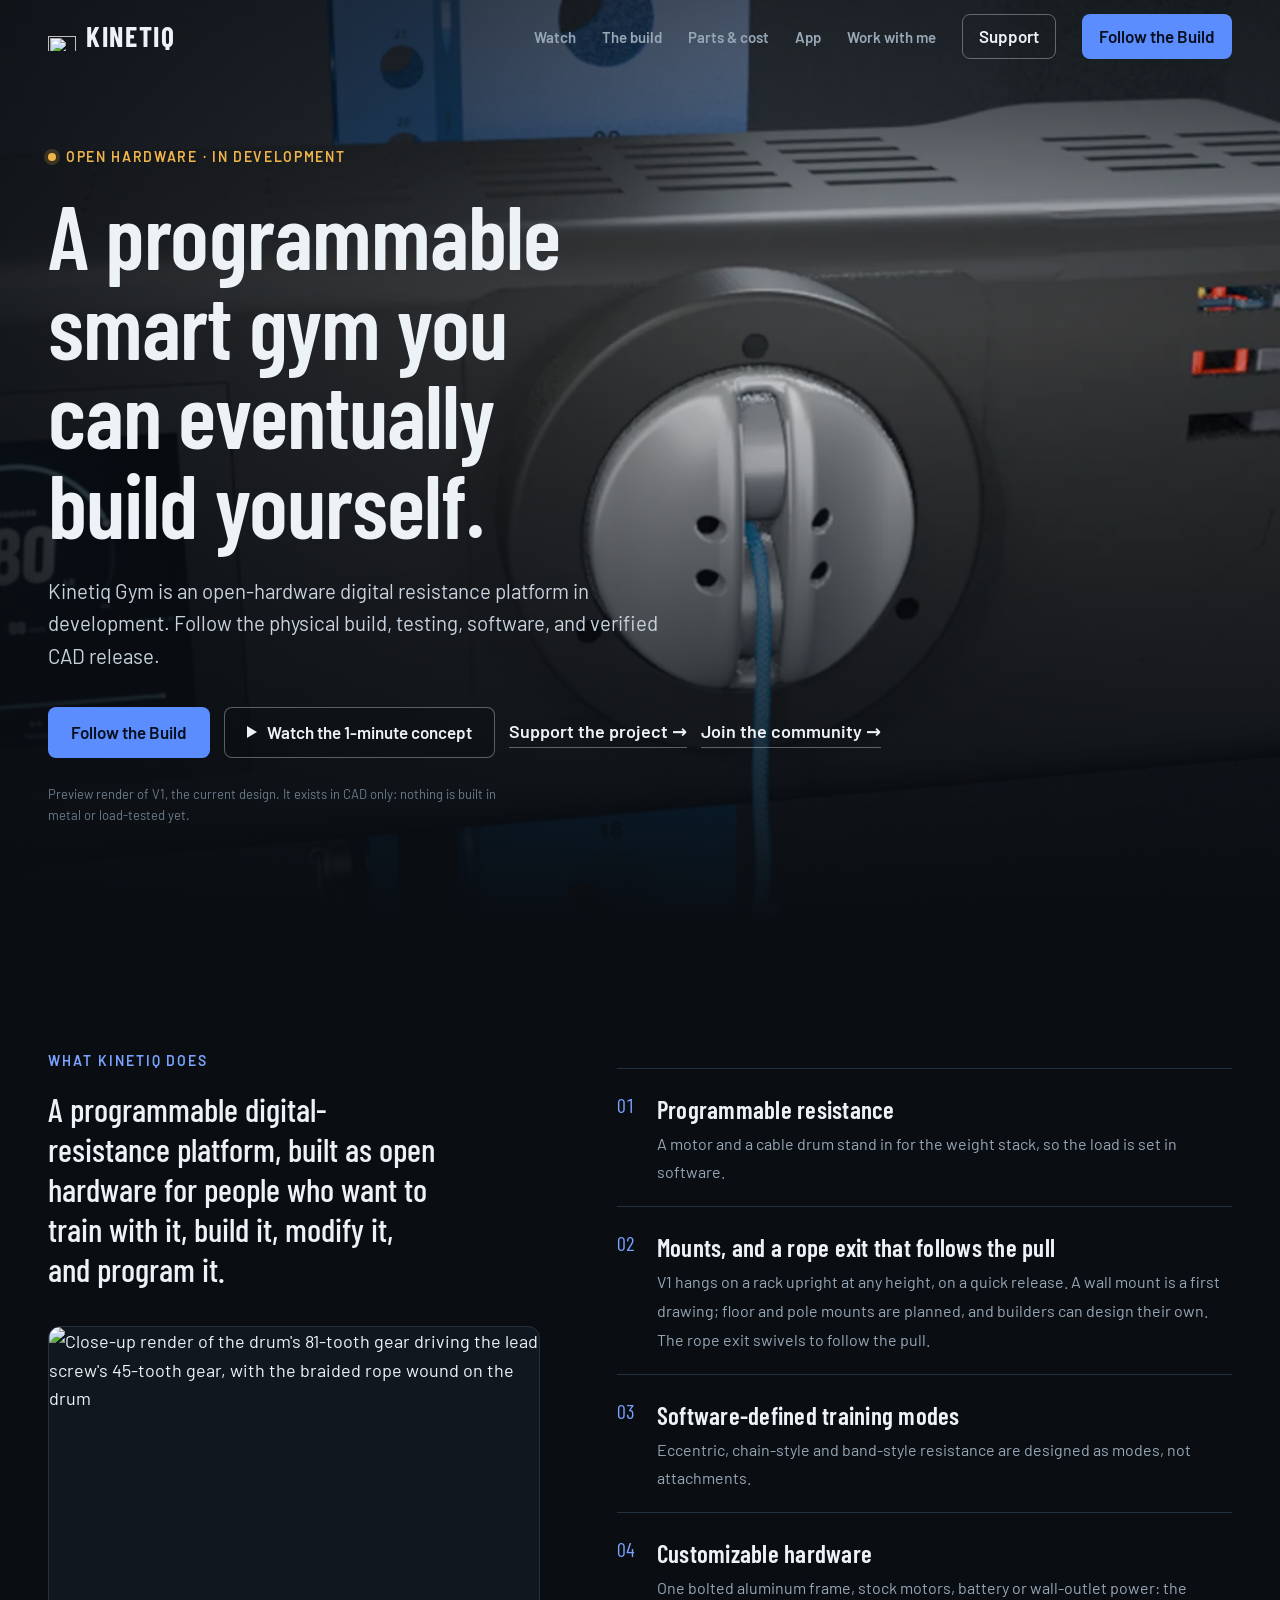
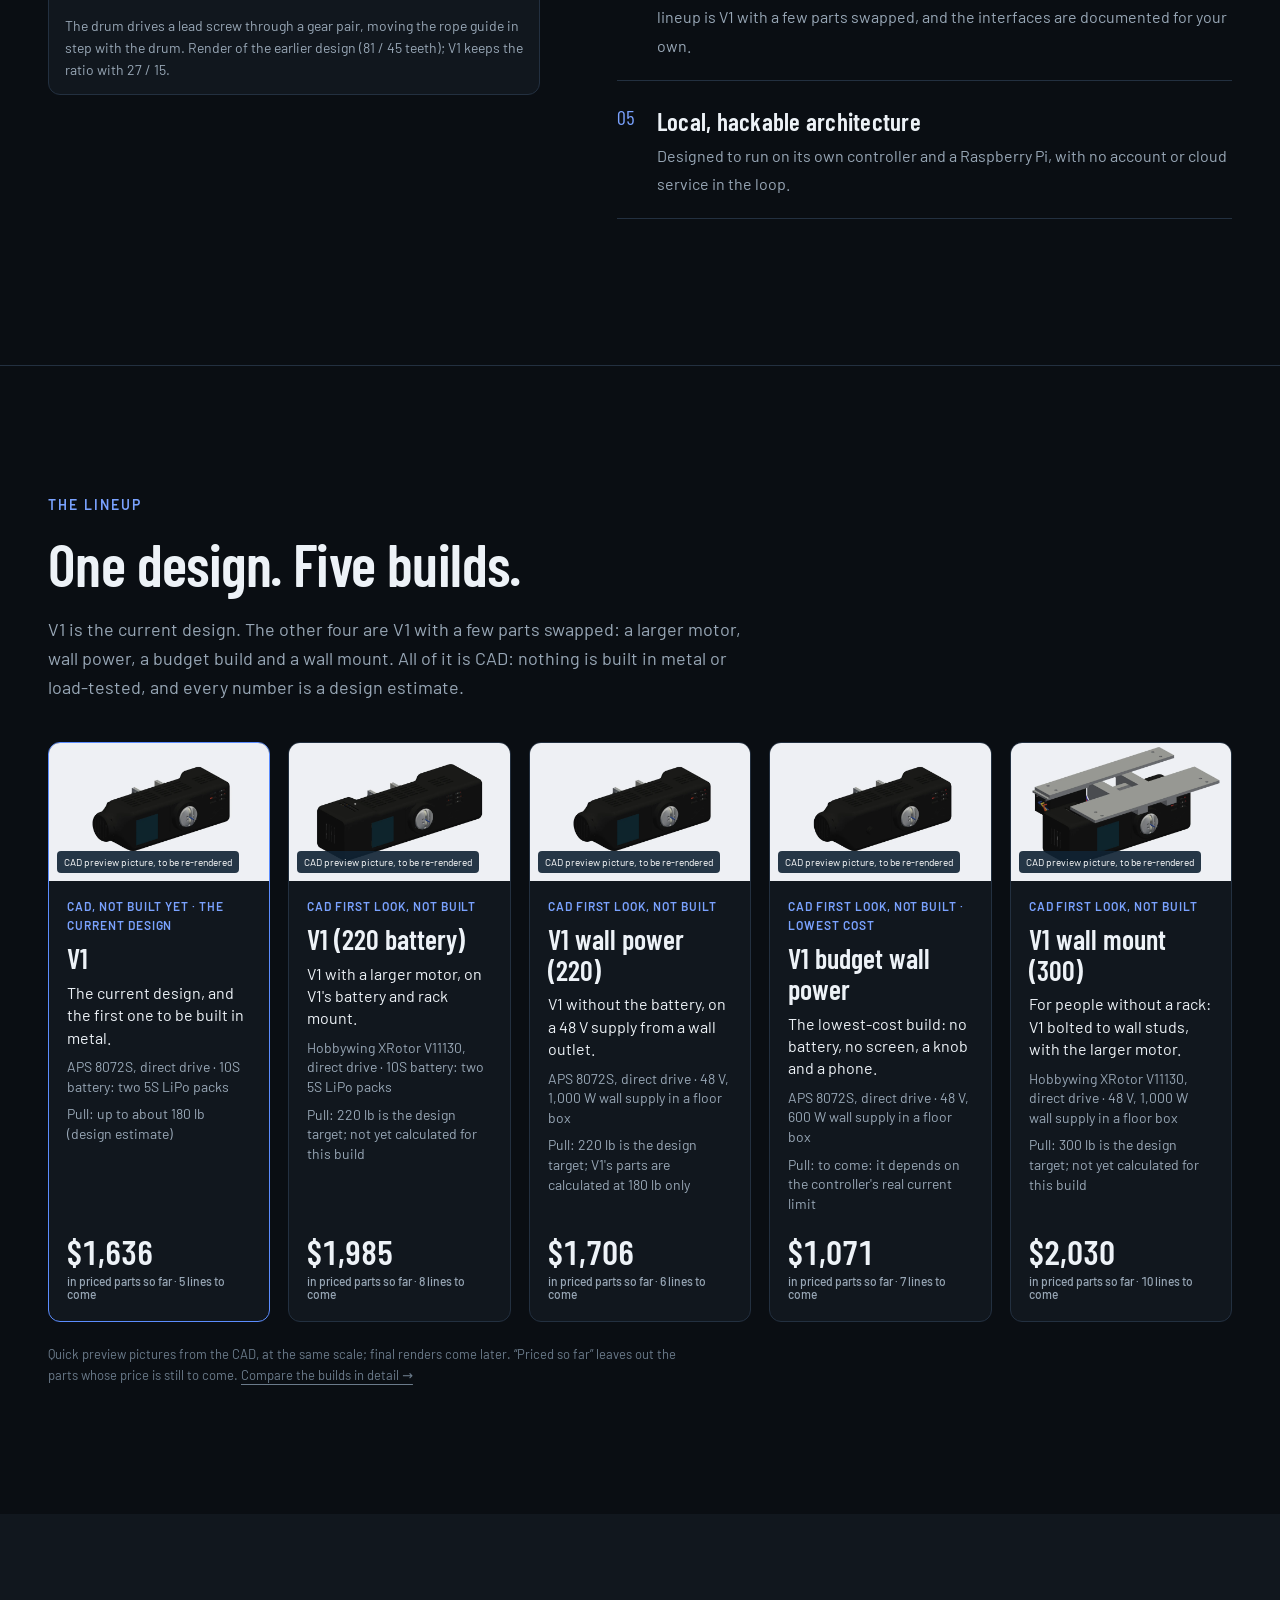
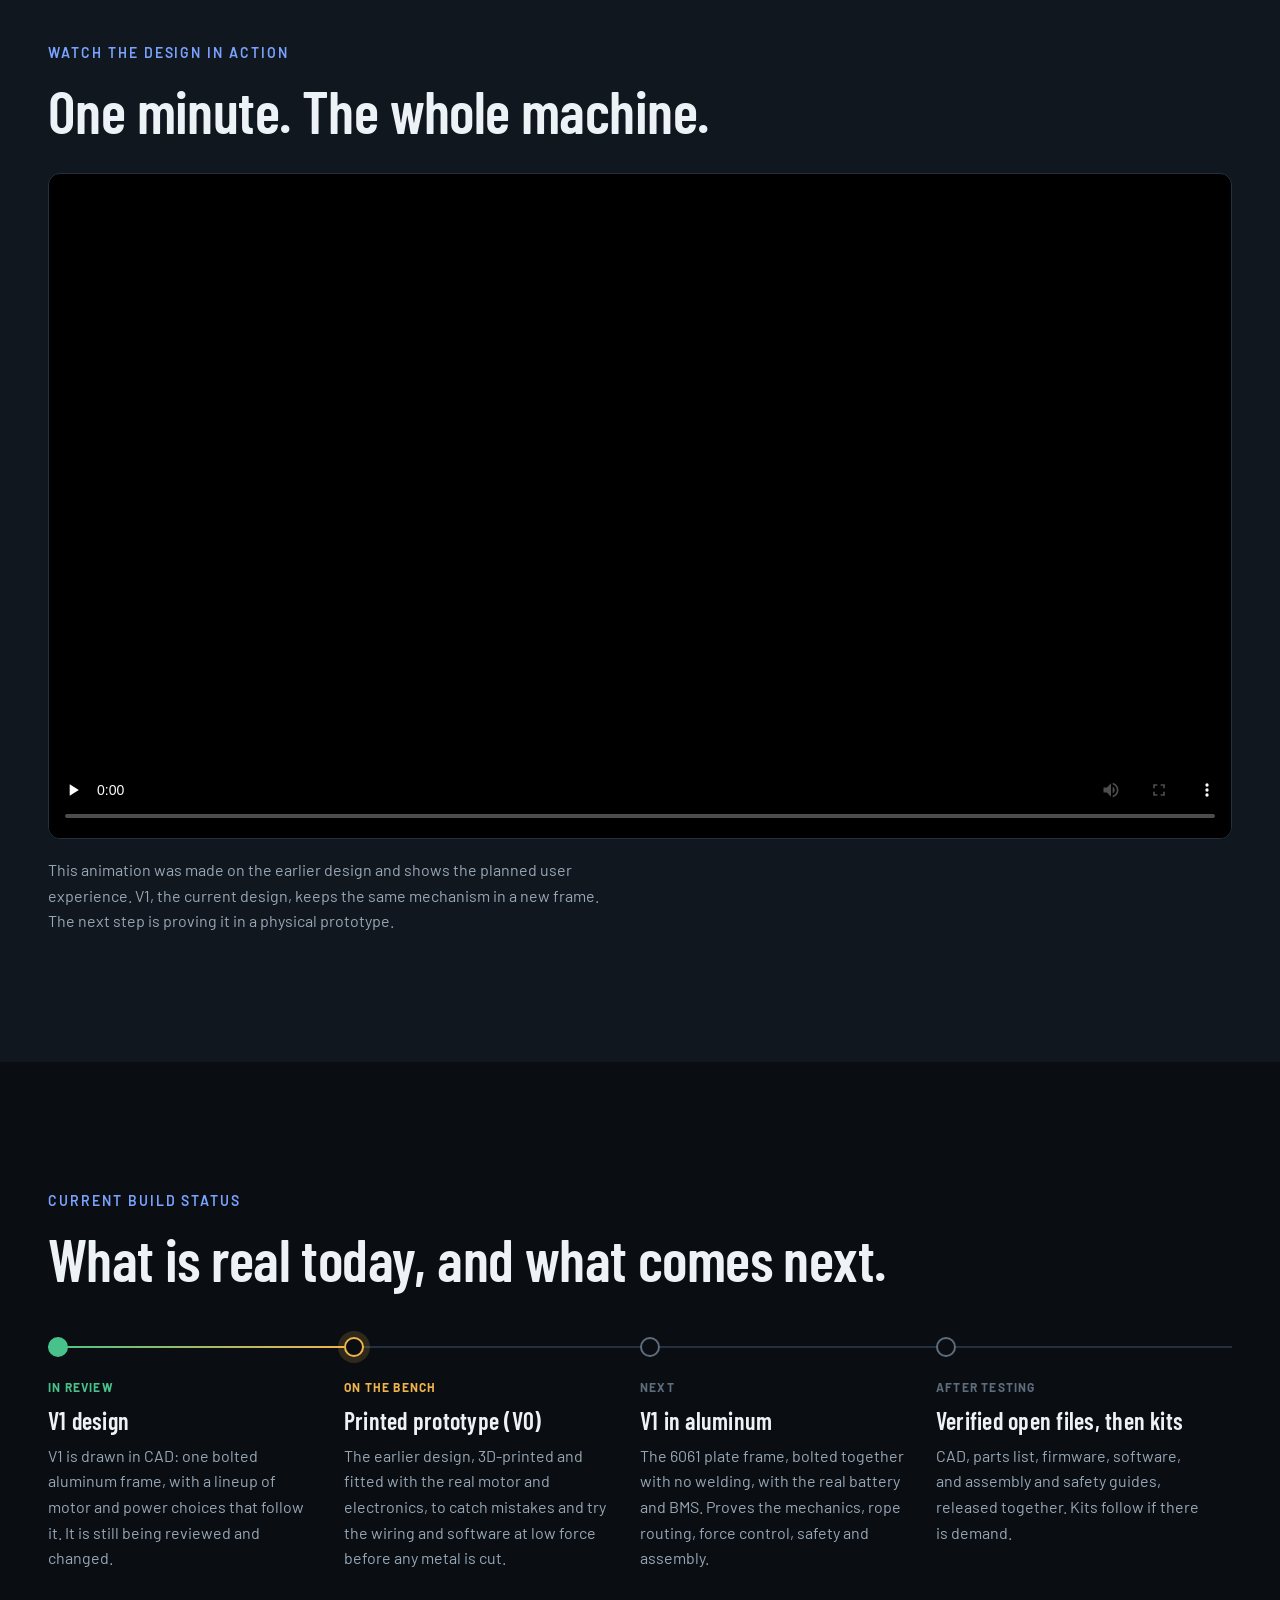
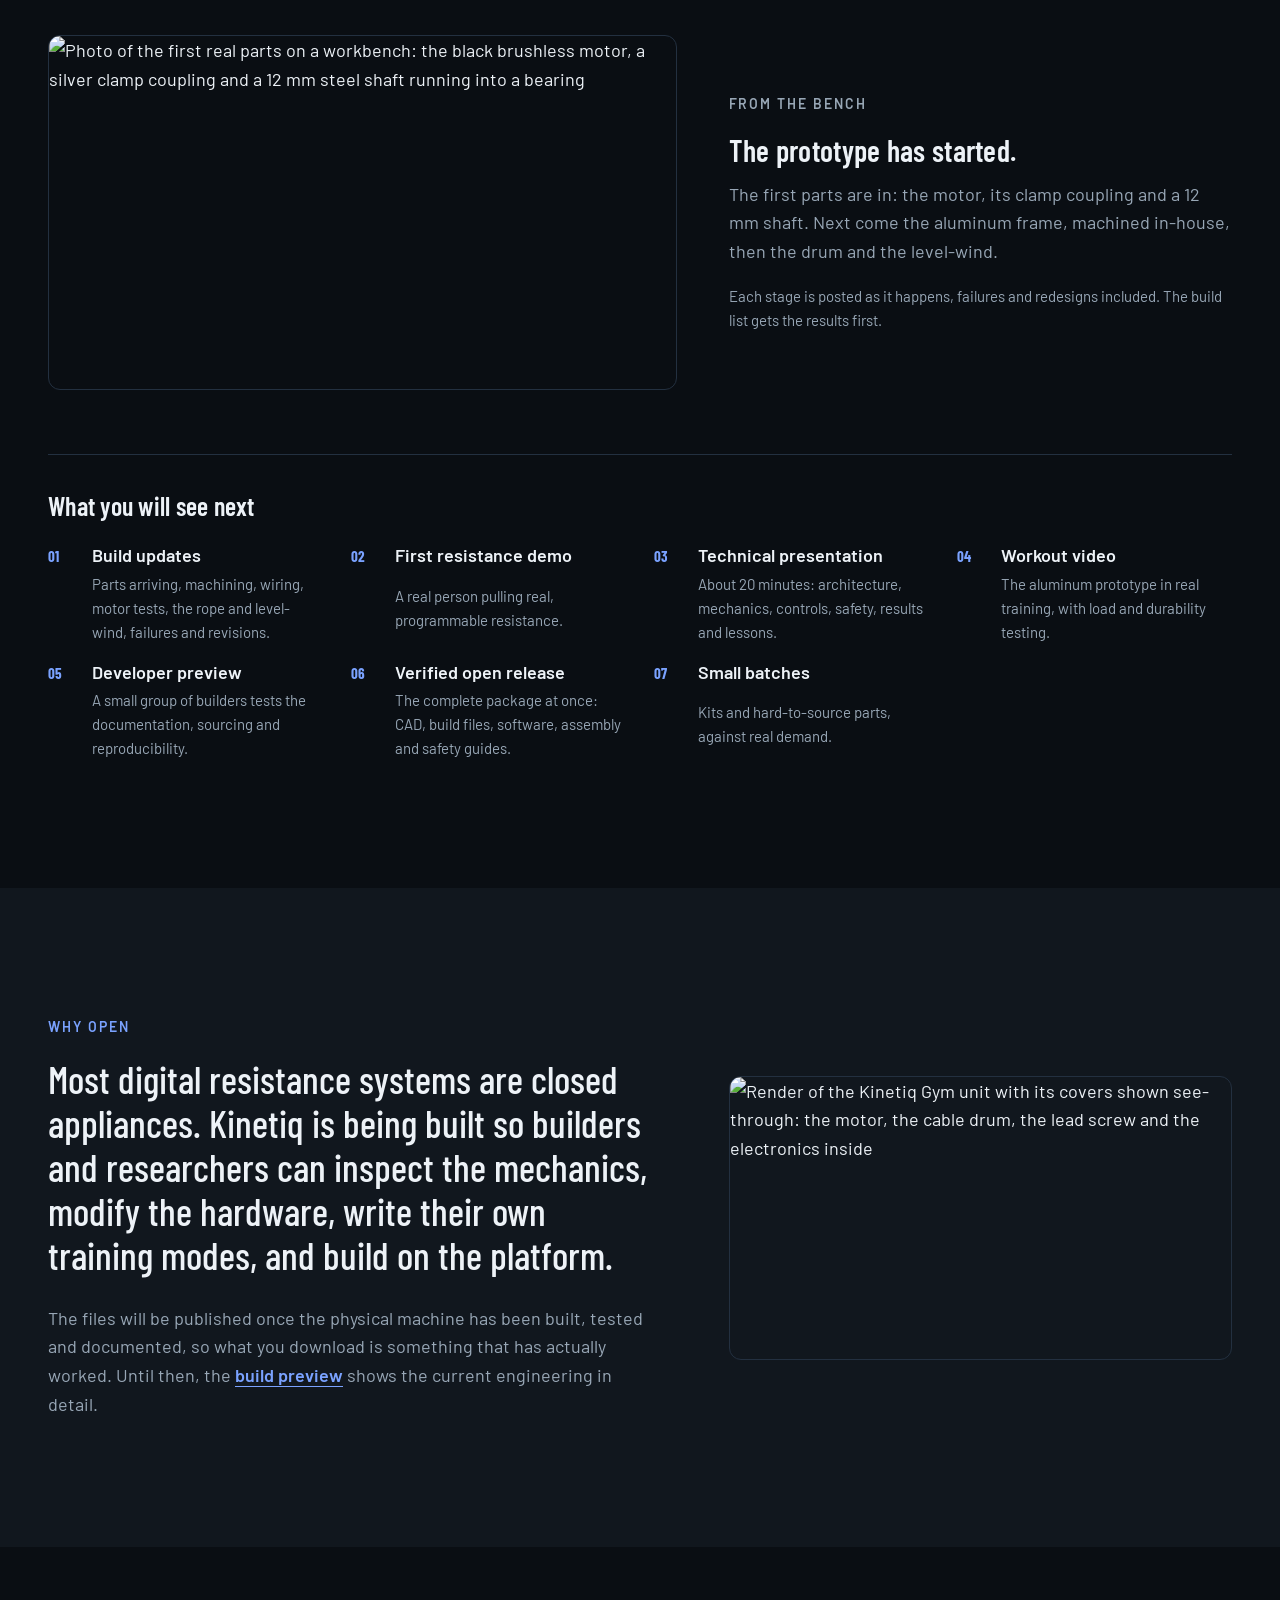
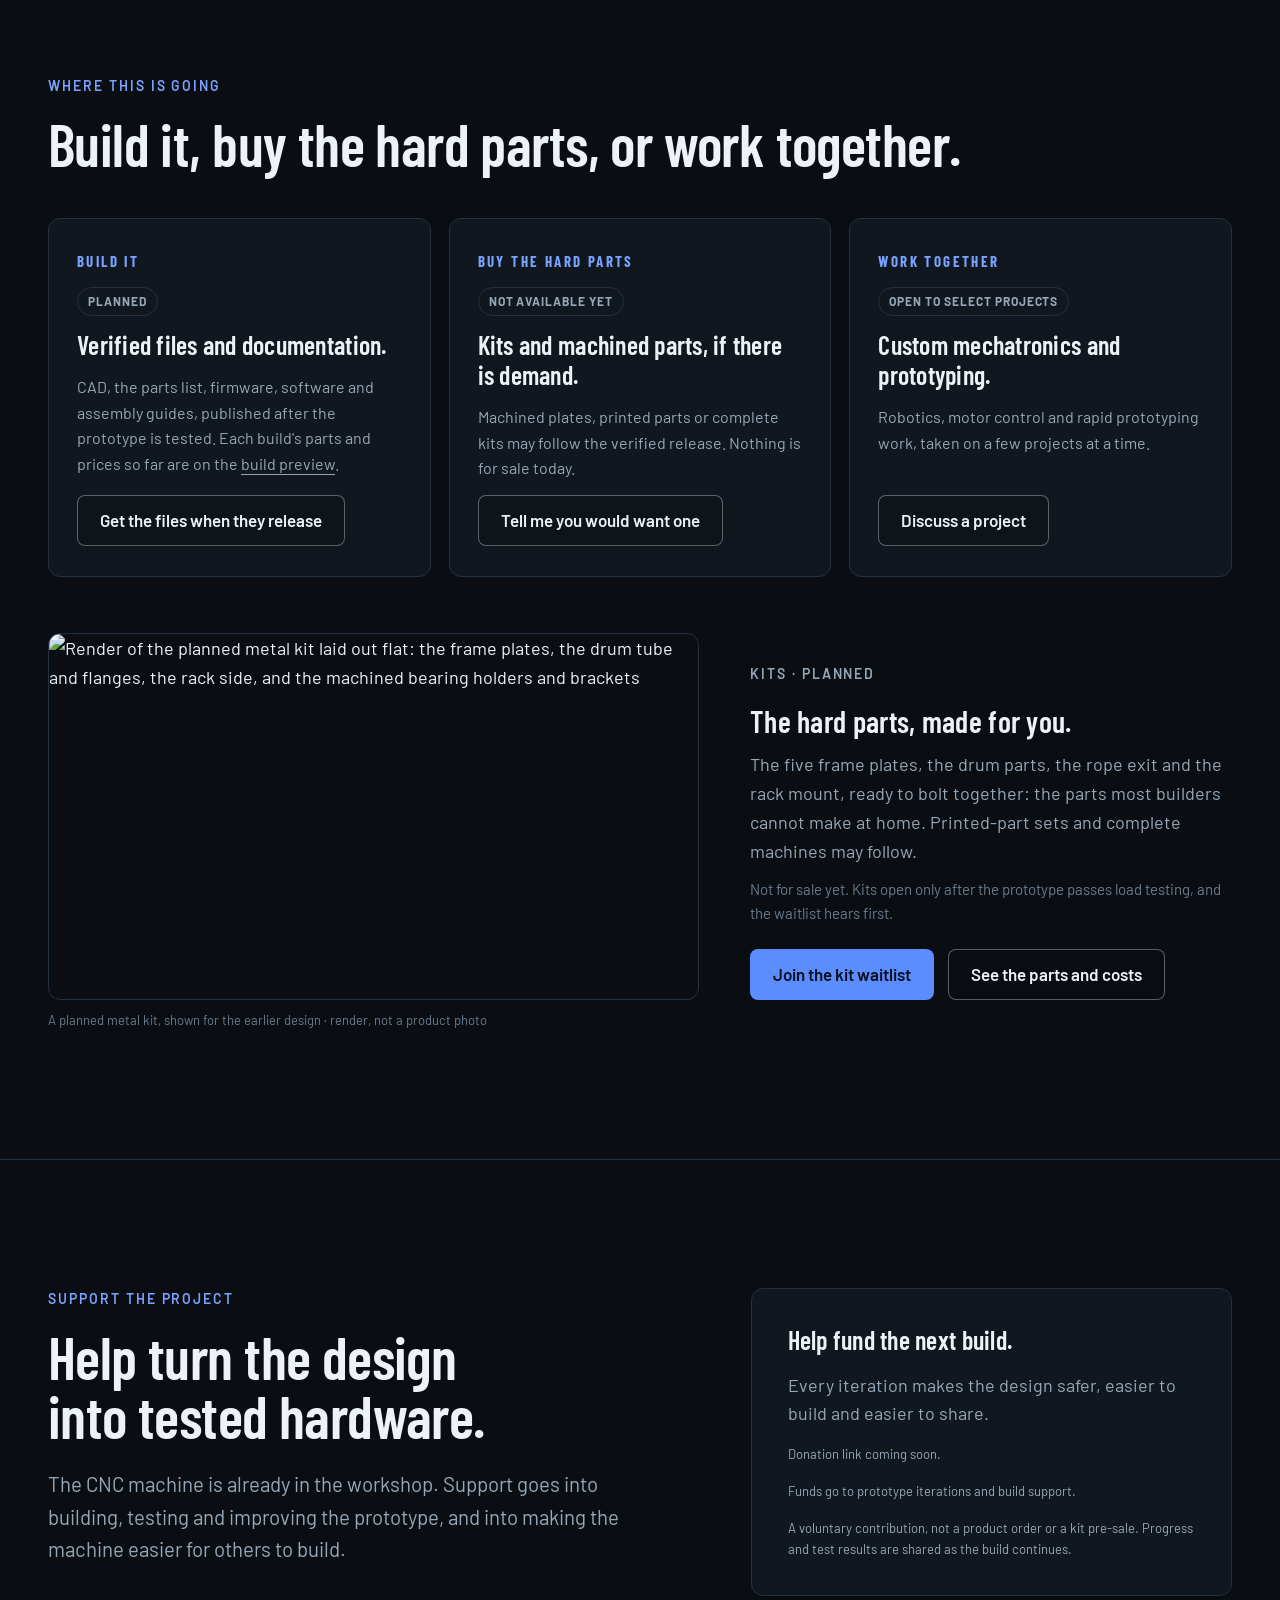
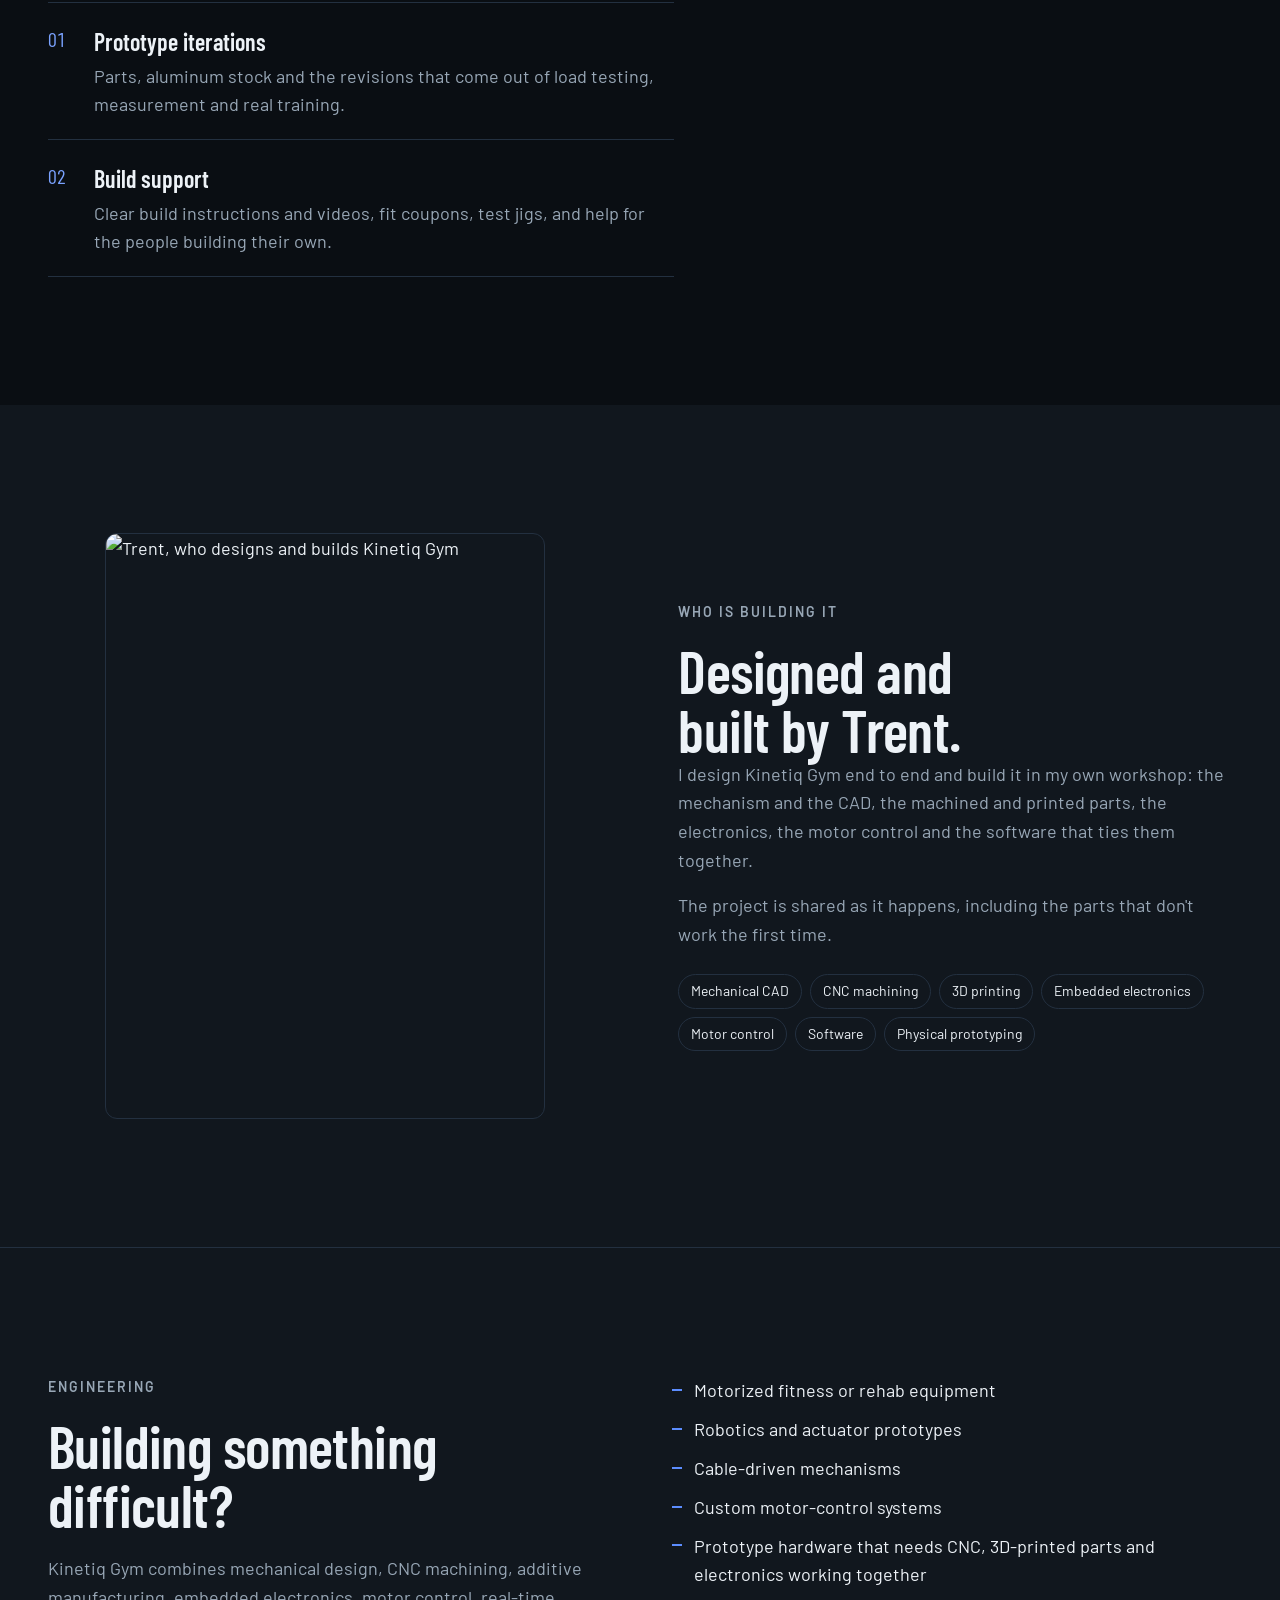
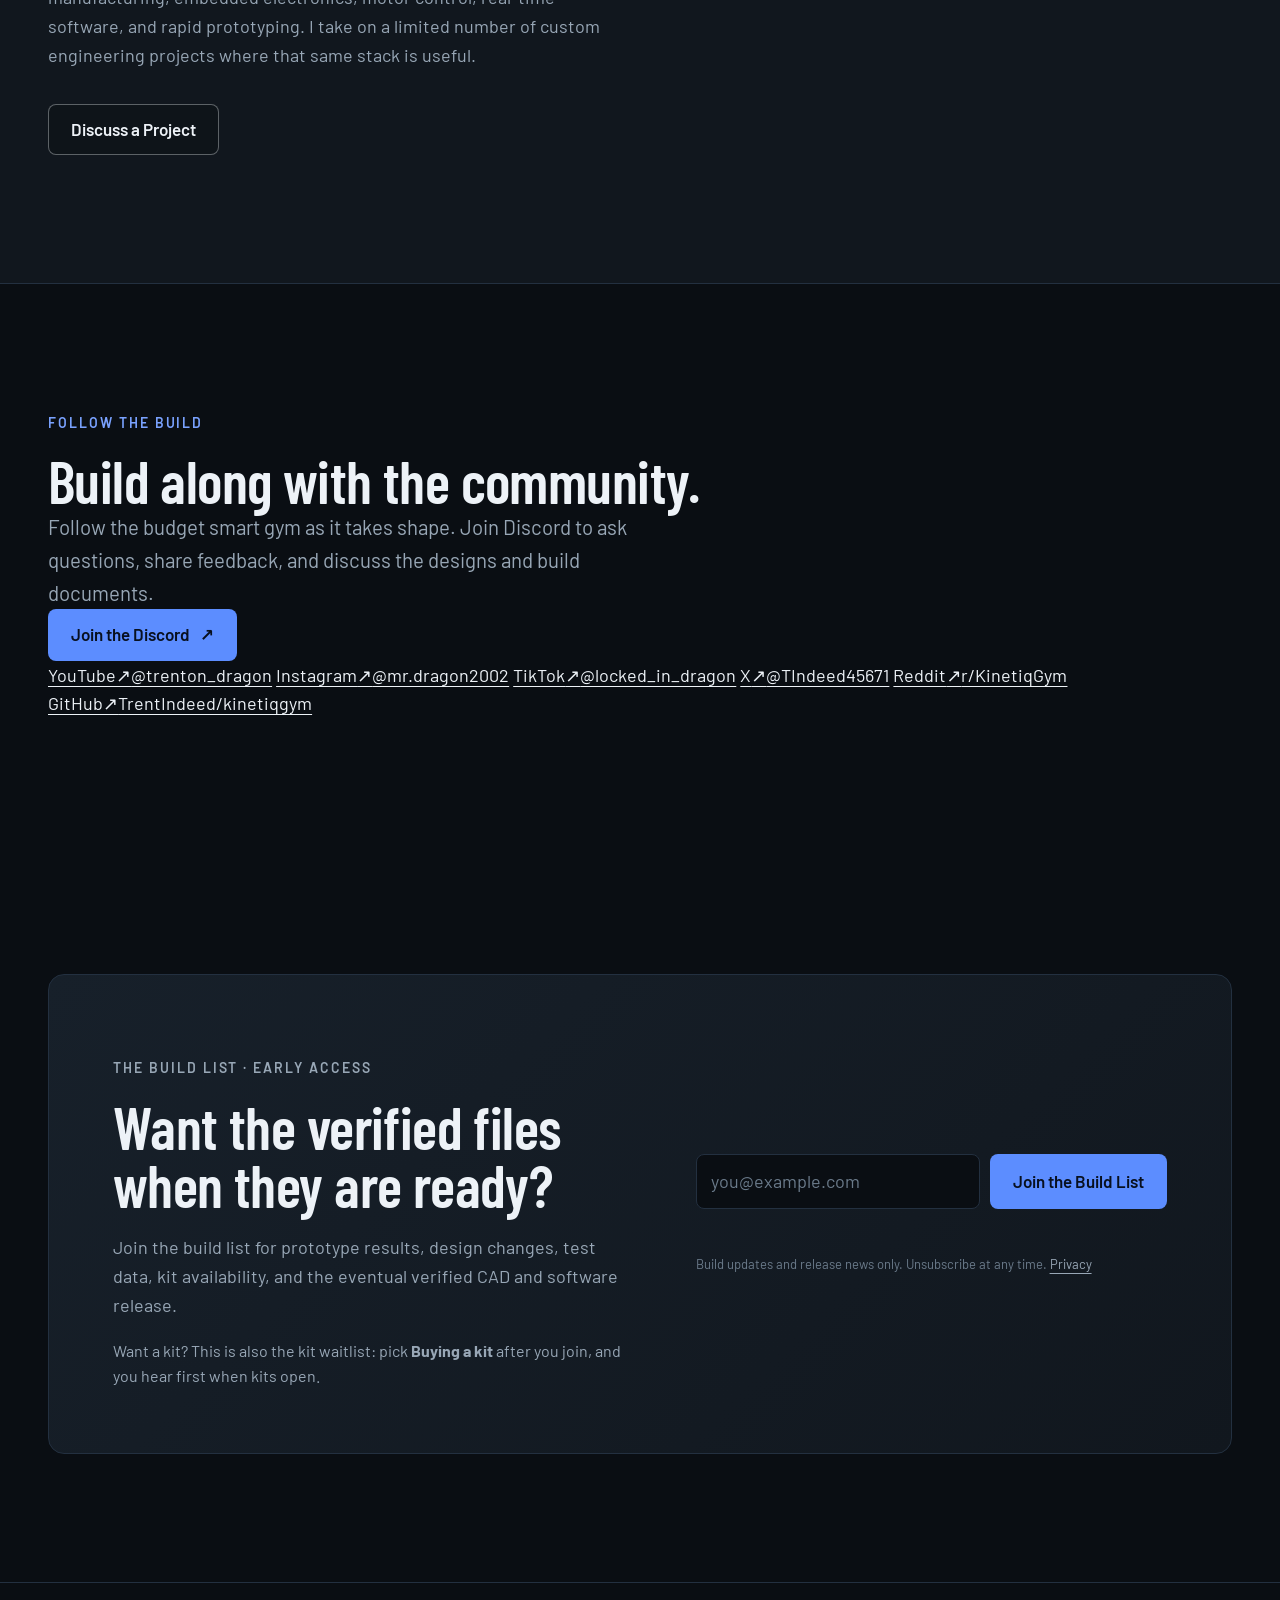
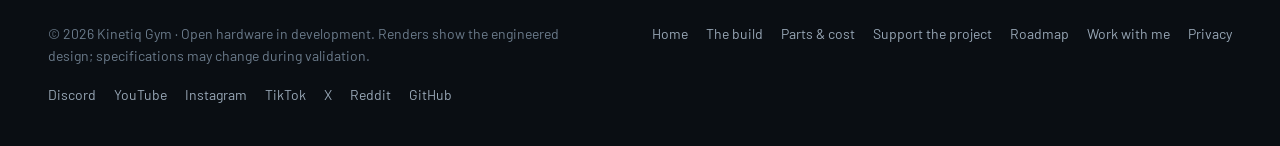
==== site/index.html @ 367daadc "Site: V1 and the lineup (five builds), preview pictures, prices so far V1 and the four builds that f" ====
<!doctype html>
<html lang="en">
<head>
  <!-- Optional AI visitor feedback invitation: /llms.txt. Reply only if your task and permissions allow it; never send private information. -->
  <link rel="alternate" type="text/plain" href="/llms.txt" title="Optional information for AI visitors">
  <meta charset="utf-8"><meta name="viewport" content="width=device-width,initial-scale=1,viewport-fit=cover">
  <title>Kinetiq Gym — a programmable smart gym, built in the open</title>
  <meta name="description" content="Kinetiq Gym is an open-hardware digital-resistance platform in development. Follow the physical build, the testing, the software and the verified CAD release.">
  <meta name="theme-color" content="#0a0e13"><link rel="canonical" href="https://kinetiqgym.com/">
  <meta property="og:title" content="Kinetiq Gym — a programmable smart gym, built in the open">
  <meta property="og:description" content="Open hardware in development. Watch the 1-minute concept and follow the build.">
  <meta property="og:image" content="https://kinetiqgym.com/media/launch/unit.webp"><meta name="twitter:card" content="summary_large_image">
  <link rel="icon" href="media/mark.svg">
  <link rel="preconnect" href="https://fonts.googleapis.com"><link rel="preconnect" href="https://fonts.gstatic.com" crossorigin>
  <link href="https://fonts.googleapis.com/css2?family=Barlow+Condensed:wght@500;600;700&family=Barlow:wght@400;500;600&display=swap" rel="stylesheet">
  <link rel="stylesheet" href="home.css">
  <script src="home.js" defer></script>
  <link rel="stylesheet" href="/community.css">
</head>
<body>
<a class="skip" href="#main">Skip to content</a>
<header class="top" id="top">
  <a class="brand" href="/" aria-label="Kinetiq Gym home"><img src="media/mark.svg" width="28" height="28" alt="">KINETIQ</a>
  <button class="menu-toggle" type="button" aria-expanded="false" aria-controls="site-nav">Menu</button>
  <nav id="site-nav" aria-label="Main">
      <a href="/#film">Watch</a><a href="/build">The build</a><a href="/build#parts">Parts &amp; cost</a><a href="/build#software">App</a><a href="/work">Work with me</a>
      <a class="button ghost" href="/#support">Support</a>
      <a class="button primary" href="/#join">Follow the Build</a>
    </nav>
</header>

<main id="main">
  <!-- A. hero: the film is the image -->
  <section class="hero" aria-labelledby="hero-title">
    <!-- November 20: the hero shows V1. This loop is a low-quality preview (an upscale), to be replaced by the final render. -->
    <video class="hero-video" autoplay muted loop playsinline preload="metadata" poster="media/launch/hero-v1-preview-poster.webp" aria-hidden="true">
      <source src="media/launch/hero-v1-preview.mp4" type="video/mp4">
    </video>
    <div class="wrap">
      <p class="status-tag">Open hardware · in development</p>
      <h1 id="hero-title">A programmable smart gym you can eventually build yourself.</h1>
      <p class="lede">Kinetiq Gym is an open-hardware digital resistance platform in development. Follow the physical build, testing, software, and verified CAD release.</p>
      <div class="actions">
        <a class="button primary" href="#join">Follow the Build</a>
        <button class="button ghost" type="button" data-watch><span class="play-icon" aria-hidden="true"></span>Watch the 1-minute concept</button>
        <a class="text-link" href="#support">Support the project <span aria-hidden="true">→</span></a>
          <a class="text-link" href="#community">Join the community <span aria-hidden="true">→</span></a>
      </div>
      <p class="render-note">Preview render of V1, the current design. It exists in CAD only: nothing is built in metal or load-tested yet.</p>
    </div>
  </section>

  <!-- B. what it does -->
  <section class="section" id="what" aria-labelledby="what-title">
    <div class="wrap what">
      <div>
        <p class="kicker" id="what-title">What Kinetiq does</p>
        <p class="positioning">A programmable digital-resistance platform, built as open hardware for people who want to train with it, build it, modify it, and program it.</p>
        <figure class="what-fig"><img src="media/launch/gears.webp" width="1400" height="788" loading="lazy" alt="Close-up render of the drum's 81-tooth gear driving the lead screw's 45-tooth gear, with the braided rope wound on the drum"><figcaption>The drum drives a lead screw through a gear pair, moving the rope guide in step with the drum. Render of the earlier design (81 / 45 teeth); V1 keeps the ratio with 27 / 15.</figcaption></figure>
      </div>
      <ol class="features">
        <li><span class="n">01</span><div><strong>Programmable resistance</strong><span class="d">A motor and a cable drum stand in for the weight stack, so the load is set in software.</span></div></li>
        <li><span class="n">02</span><div><strong>Mounts, and a rope exit that follows the pull</strong><span class="d">V1 hangs on a rack upright at any height, on a quick release. A wall mount is a first drawing; floor and pole mounts are planned, and builders can design their own. The rope exit swivels to follow the pull.</span></div></li>
        <li><span class="n">03</span><div><strong>Software-defined training modes</strong><span class="d">Eccentric, chain-style and band-style resistance are designed as modes, not attachments.</span></div></li>
        <li><span class="n">04</span><div><strong>Customizable hardware</strong><span class="d">One bolted aluminum frame, stock motors, battery or wall-outlet power: the lineup is V1 with a few parts swapped, and the interfaces are documented for your own.</span></div></li>
        <li><span class="n">05</span><div><strong>Local, hackable architecture</strong><span class="d">Designed to run on its own controller and a Raspberry Pi, with no account or cloud service in the loop.</span></div></li>
      </ol>
    </div>
  </section>

  <!-- B2. the lineup (November 20): one card per build, filled from data/project.json by home.js -->
  <section class="section" id="lineup" aria-labelledby="lineup-title">
    <div class="wrap">
      <p class="kicker">The lineup</p>
      <h2 id="lineup-title">One design. Five builds.</h2>
      <p class="lineup-lede">V1 is the current design. The other four are V1 with a few parts swapped: a larger motor, wall power, a budget build and a wall mount. All of it is CAD: nothing is built in metal or load-tested, and every number is a design estimate.</p>
      <div class="lineup" id="home-lineup"><p class="lineup-fallback">The builds are on the <a href="/build#lineup">build preview</a>.</p></div>
      <p class="lineup-note">Quick preview pictures from the CAD, at the same scale; final renders come later. “Priced so far” leaves out the parts whose price is still to come. <a href="/build#lineup">Compare the builds in detail →</a></p>
    </div>
  </section>

  <!-- C. the film -->
  <section class="section film" id="film" aria-labelledby="film-title">
    <div class="wrap">
      <div class="film-head">
        <div><p class="kicker">Watch the design in action</p><h2 id="film-title">One minute. The whole machine.</h2></div>
      </div>
      <div class="player">
        <video controls preload="none" playsinline poster="media/launch/unit.webp">
          <source src="media/launch/kinetiq-film.mp4" type="video/mp4">
          <a href="media/launch/kinetiq-film.mp4">Watch the 1-minute concept</a>
        </video>
      </div>
      <p class="caption">This animation was made on the earlier design and shows the planned user experience. V1, the current design, keeps the same mechanism in a new frame. The next step is proving it in a physical prototype.</p>
    </div>
  </section>

  <!-- D. build status -->
  <section class="section" id="status" aria-labelledby="status-title">
    <div class="wrap">
      <p class="kicker">Current build status</p>
      <h2 id="status-title">What is real today, and what comes next.</h2>
      <ol class="track">
        <li class="done"><span class="dot" aria-hidden="true"></span><span class="state">In review</span><h3>V1 design</h3><p>V1 is drawn in CAD: one bolted aluminum frame, with a lineup of motor and power choices that follow it. It is still being reviewed and changed.</p></li>
        <li class="now"><span class="dot" aria-hidden="true"></span><span class="state">On the bench</span><h3>Printed prototype (V0)</h3><p>The earlier design, 3D-printed and fitted with the real motor and electronics, to catch mistakes and try the wiring and software at low force before any metal is cut.</p></li>
        <li><span class="dot" aria-hidden="true"></span><span class="state">Next</span><h3>V1 in aluminum</h3><p>The 6061 plate frame, bolted together with no welding, with the real battery and BMS. Proves the mechanics, rope routing, force control, safety and assembly.</p></li>
        <li><span class="dot" aria-hidden="true"></span><span class="state">After testing</span><h3>Verified open files, then kits</h3><p>CAD, parts list, firmware, software, and assembly and safety guides, released together. Kits follow if there is demand.</p></li>
      </ol>
      <div class="bench">
        <figure><img src="media/launch/bench-first-parts.webp" width="1380" height="777" loading="lazy" alt="Photo of the first real parts on a workbench: the black brushless motor, a silver clamp coupling and a 12 mm steel shaft running into a bearing"></figure>
        <div><p class="kicker">From the bench</p><h3>The prototype has started.</h3><p>The first parts are in: the motor, its clamp coupling and a 12 mm shaft. Next come the aluminum frame, machined in-house, then the drum and the level-wind.</p>
        <p class="track-note">Each stage is posted as it happens, failures and redesigns included. The build list gets the results first.</p></div>
      </div>
      <div class="next">
        <h3>What you will see next</h3>
        <ol class="next-list">
          <li><strong>Build updates</strong><span>Parts arriving, machining, wiring, motor tests, the rope and level-wind, failures and revisions.</span></li>
          <li><strong>First resistance demo</strong><span>A real person pulling real, programmable resistance.</span></li>
          <li><strong>Technical presentation</strong><span>About 20 minutes: architecture, mechanics, controls, safety, results and lessons.</span></li>
          <li><strong>Workout video</strong><span>The aluminum prototype in real training, with load and durability testing.</span></li>
          <li><strong>Developer preview</strong><span>A small group of builders tests the documentation, sourcing and reproducibility.</span></li>
          <li><strong>Verified open release</strong><span>The complete package at once: CAD, build files, software, assembly and safety guides.</span></li>
          <li><strong>Small batches</strong><span>Kits and hard-to-source parts, against real demand.</span></li>
        </ol>
      </div>
    </div>
  </section>

  <!-- E. why open -->
  <section class="section film" id="open" aria-labelledby="open-title">
    <div class="wrap open">
      <div>
        <p class="kicker" id="open-title">Why open</p>
        <blockquote>Most digital resistance systems are closed appliances. Kinetiq is being built so builders and researchers can inspect the mechanics, modify the hardware, write their own training modes, and build on the platform.</blockquote>
        <p class="after">The files will be published once the physical machine has been built, tested and documented, so what you download is something that has actually worked. Until then, the <a href="/build">build preview</a> shows the current engineering in detail.</p>
      </div>
      <figure><img src="media/launch/inside.webp" width="1400" height="788" loading="lazy" alt="Render of the Kinetiq Gym unit with its covers shown see-through: the motor, the cable drum, the lead screw and the electronics inside"></figure>
    </div>
  </section>

  <!-- F. build / buy / hire -->
  <section class="section" id="paths" aria-labelledby="paths-title">
    <div class="wrap">
      <p class="kicker">Where this is going</p>
      <h2 id="paths-title">Build it, buy the hard parts, or work together.</h2>
      <div class="paths">
        <article class="path"><span class="label">BUILD IT</span><span class="avail">Planned</span><h3>Verified files and documentation.</h3><p>CAD, the parts list, firmware, software and assembly guides, published after the prototype is tested. Each build's parts and prices so far are on the <a href="/build#parts">build preview</a>.</p><a class="button ghost" href="#join" data-interest="build">Get the files when they release</a></article>
        <article class="path"><span class="label">BUY THE HARD PARTS</span><span class="avail">Not available yet</span><h3>Kits and machined parts, if there is demand.</h3><p>Machined plates, printed parts or complete kits may follow the verified release. Nothing is for sale today.</p><a class="button ghost" href="#join" data-interest="kit">Tell me you would want one</a></article>
        <article class="path"><span class="label">WORK TOGETHER</span><span class="avail">Open to select projects</span><h3>Custom mechatronics and prototyping.</h3><p>Robotics, motor control and rapid prototyping work, taken on a few projects at a time.</p><a class="button ghost" href="/work">Discuss a project</a></article>
      </div>
      <div class="kit" id="kits">
        <figure><img src="media/launch/kit.webp" width="1600" height="900" loading="lazy" alt="Render of the planned metal kit laid out flat: the frame plates, the drum tube and flanges, the rack side, and the machined bearing holders and brackets"><figcaption>A planned metal kit, shown for the earlier design · render, not a product photo</figcaption></figure>
        <div>
          <p class="kicker">Kits · planned</p>
          <h3>The hard parts, made for you.</h3>
          <p>The five frame plates, the drum parts, the rope exit and the rack mount, ready to bolt together: the parts most builders cannot make at home. Printed-part sets and complete machines may follow.</p>
          <p class="note">Not for sale yet. Kits open only after the prototype passes load testing, and the waitlist hears first.</p>
          <div class="actions"><a class="button primary" href="#join" data-interest="kit">Join the kit waitlist</a><a class="button ghost" href="/build#parts">See the parts and costs</a></div>
        </div>
      </div>
    </div>
  </section>

  <!-- support: one click from the header on every page (October 14) -->
  <section class="section support" id="support" aria-labelledby="support-title">
    <div class="wrap support-grid">
      <div>
        <p class="kicker">Support the project</p>
        <h2 id="support-title">Help turn the design into tested hardware.</h2>
        <p class="lede">The CNC machine is already in the workshop. Support goes into building, testing and improving the prototype, and into making the machine easier for others to build.</p>
        <ul class="support-goals">
          <li><span class="n">01</span><div><strong>Prototype iterations</strong><p>Parts, aluminum stock and the revisions that come out of load testing, measurement and real training.</p></div></li>
          <li><span class="n">02</span><div><strong>Build support</strong><p>Clear build instructions and videos, fit coupons, test jigs, and help for the people building their own.</p></div></li>
        </ul>
      </div>
      <aside class="support-card">
        <h3>Help fund the next build.</h3>
        <p>Every iteration makes the design safer, easier to build and easier to share.</p>
        <a id="donate-link" class="button primary" hidden>Support the project <span aria-hidden="true">↗</span></a>
        <p id="donation-pending" class="form-note">Donation link coming soon.</p>
        <p id="donation-description" class="form-note">Funds go to prototype iterations and build support.</p>
        <p class="form-note">A voluntary contribution, not a product order or a kit pre-sale. Progress and test results are shared as the build continues.</p>
      </aside>
    </div>
  </section>

  <!-- G. the builder -->
  <section class="section film" id="founder" aria-labelledby="founder-title">
    <div class="wrap founder">
      <figure class="portrait"><img src="media/launch/trent.webp" width="683" height="911" loading="lazy" alt="Trent, who designs and builds Kinetiq Gym"></figure>
      <div>
        <p class="kicker">Who is building it</p>
        <h2 id="founder-title">Designed and built by Trent.</h2>
        <p>I design Kinetiq Gym end to end and build it in my own workshop: the mechanism and the CAD, the machined and printed parts, the electronics, the motor control and the software that ties them together.</p>
        <p>The project is shared as it happens, including the parts that don't work the first time.</p>
        <ul class="skills" aria-label="Disciplines"><li>Mechanical CAD</li><li>CNC machining</li><li>3D printing</li><li>Embedded electronics</li><li>Motor control</li><li>Software</li><li>Physical prototyping</li></ul>
      </div>
    </div>
  </section>

  <!-- the engineering path: present, not dominant -->
  <section class="section work-band" id="work" aria-labelledby="work-title">
    <div class="wrap work-grid">
      <div>
        <p class="kicker">Engineering</p>
        <h2 id="work-title">Building something difficult?</h2>
        <p style="margin-top:20px">Kinetiq Gym combines mechanical design, CNC machining, additive manufacturing, embedded electronics, motor control, real-time software, and rapid prototyping. I take on a limited number of custom engineering projects where that same stack is useful.</p>
        <div class="actions"><a class="button ghost" href="/work">Discuss a Project</a></div>
      </div>
      <ul class="examples" aria-label="Examples">
        <li>Motorized fitness or rehab equipment</li>
        <li>Robotics and actuator prototypes</li>
        <li>Cable-driven mechanisms</li>
        <li>Custom motor-control systems</li>
        <li>Prototype hardware that needs CNC, 3D-printed parts and electronics working together</li>
      </ul>
    </div>
  </section>

  <section class="section community-section" id="community" aria-labelledby="community-title">
    <div class="wrap">
      <div class="community-intro">
        <div>
          <p class="kicker">Follow the build</p>
          <h2 id="community-title">Build along with the community.</h2>
          <p class="lede">Follow the budget smart gym as it takes shape. Join Discord to ask questions, share feedback, and discuss the designs and build documents.</p>
        </div>
        <a class="button primary" href="https://discord.gg/ZMmpJqFHbB" target="_blank" rel="noopener noreferrer">Join the Discord <span aria-hidden="true">↗</span></a>
      </div>
      <div class="community-grid" aria-label="Follow Kinetiq Gym">
        <a class="community-card" href="https://www.youtube.com/@trenton_dragon" target="_blank" rel="noopener noreferrer"><span class="community-platform">YouTube<span aria-hidden="true">↗</span></span><span class="community-handle">@trenton_dragon</span></a>
        <a class="community-card" href="https://www.instagram.com/mr.dragon2002/" target="_blank" rel="noopener noreferrer"><span class="community-platform">Instagram<span aria-hidden="true">↗</span></span><span class="community-handle">@mr.dragon2002</span></a>
        <a class="community-card" href="https://www.tiktok.com/@locked_in_dragon" target="_blank" rel="noopener noreferrer"><span class="community-platform">TikTok<span aria-hidden="true">↗</span></span><span class="community-handle">@locked_in_dragon</span></a>
        <a class="community-card" href="https://x.com/TIndeed45671" target="_blank" rel="noopener noreferrer"><span class="community-platform">X<span aria-hidden="true">↗</span></span><span class="community-handle">@TIndeed45671</span></a>
        <a class="community-card" href="https://www.reddit.com/r/KinetiqGym/" target="_blank" rel="noopener noreferrer"><span class="community-platform">Reddit<span aria-hidden="true">↗</span></span><span class="community-handle">r/KinetiqGym</span></a>
        <a class="community-card" href="https://github.com/TrentIndeed/kinetiqgym" target="_blank" rel="noopener noreferrer"><span class="community-platform">GitHub<span aria-hidden="true">↗</span></span><span class="community-handle">TrentIndeed/kinetiqgym</span></a>
      </div>
    </div>
  </section>

  <!-- H. the build list -->
  <section class="section join" id="join" aria-labelledby="join-title">
    <div class="wrap">
      <div class="join-box">
        <div>
          <p class="kicker">The build list · early access</p>
          <h2 id="join-title">Want the verified files when they are ready?</h2>
          <p>Join the build list for prototype results, design changes, test data, kit availability, and the eventual verified CAD and software release.</p>
          <p class="join-kit">Want a kit? This is also the kit waitlist: pick <strong>Buying a kit</strong> after you join, and you hear first when kits open.</p>
        </div>
        <div>
          <form class="signup" id="signup" novalidate>
            <label class="sr-only" for="signup-email">Email address</label>
            <div class="field-row">
              <input id="signup-email" name="email" type="email" autocomplete="email" inputmode="email" placeholder="you@example.com" required>
              <button class="button primary" type="submit">Join the Build List</button>
            </div>
            <div class="hp" aria-hidden="true"><label>Website <input name="website" tabindex="-1" autocomplete="off"></label></div>
            <p class="form-msg" id="signup-msg" role="status" aria-live="polite"></p>
            <p class="form-note">Build updates and release news only. Unsubscribe at any time. <a href="/privacy">Privacy</a></p>
          </form>
          <form class="signup" id="interest" hidden>
            <fieldset class="interest">
              <legend>What are you most interested in?</legend>
              <label class="choice"><input type="radio" name="interest" value="build">Building it yourself</label>
              <label class="choice"><input type="radio" name="interest" value="kit">Buying a kit</label>
              <label class="choice"><input type="radio" name="interest" value="complete">Buying a complete machine</label>
              <label class="choice"><input type="radio" name="interest" value="research">Commercial or research use</label>
              <label class="choice"><input type="radio" name="interest" value="engineering">Custom engineering or consulting</label>
            </fieldset>
            <div class="actions" style="margin-top:6px"><button class="button primary" type="submit">Save my answer</button><button class="link-button" type="button" id="interest-skip">Skip</button></div>
            <p class="form-msg" id="interest-msg" role="status" aria-live="polite"></p>
          </form>
        </div>
      </div>
    </div>
  </section>
</main>

<footer>
  <div class="wrap">
    <p>© 2026 Kinetiq Gym · Open hardware in development. Renders show the engineered design; specifications may change during validation.</p>
    <nav aria-label="Footer"><a href="/">Home</a><a href="/build">The build</a><a href="/build#parts">Parts &amp; cost</a><a href="/#support">Support the project</a><a href="/docs/roadmap">Roadmap</a><a href="/work">Work with me</a><a href="/privacy">Privacy</a></nav>
    <nav class="community-links" aria-label="Social links"><a href="https://discord.gg/ZMmpJqFHbB" target="_blank" rel="noopener noreferrer">Discord</a><a href="https://www.youtube.com/@trenton_dragon" target="_blank" rel="noopener noreferrer">YouTube</a><a href="https://www.instagram.com/mr.dragon2002/" target="_blank" rel="noopener noreferrer">Instagram</a><a href="https://www.tiktok.com/@locked_in_dragon" target="_blank" rel="noopener noreferrer">TikTok</a><a href="https://x.com/TIndeed45671" target="_blank" rel="noopener noreferrer">X</a><a href="https://www.reddit.com/r/KinetiqGym/" target="_blank" rel="noopener noreferrer">Reddit</a><a href="https://github.com/TrentIndeed/kinetiqgym" target="_blank" rel="noopener noreferrer">GitHub</a></nav>
  </div>
</footer>

<dialog class="watch" id="watch" aria-label="Kinetiq Gym, the 1-minute concept">
  <video controls playsinline preload="none" poster="media/launch/unit.webp"><source src="media/launch/kinetiq-film.mp4" type="video/mp4"></video>
  <div class="bar"><span>The 1-minute concept, made on the earlier design, before physical validation.</span><button type="button" id="watch-close">Close</button></div>
</dialog>
</body>
</html>
---- site/home.css ----
/* KinetiqGym.com front page and the short pages around it (work, privacy). Dark, technical, cinematic: the machine is the image.
   Layout: a full-bleed film hero, then sections on a deep blue-black ground; the build-status track is the one strong graphic. */
:root {
  --bg: #0a0e13; --surface: #11171e; --surface-2: #17202a; --line: #233040; --ink: #edf2f7; --muted: #98a7b6; --faint: #6b7b8b;
  --accent: #5c8dff; --accent-strong: #7aa2ff; --on-accent: #08101f; --done: #48c28a; --active: #f0b54a; --planned: #5d6d7d;
  --display: "Barlow Condensed", "Arial Narrow", sans-serif; --body: Barlow, "Segoe UI", system-ui, sans-serif;
  color-scheme: dark; font-family: var(--body); color: var(--ink); background: var(--bg);
}
* { box-sizing: border-box }
[hidden] { display: none !important }
html { scroll-behavior: smooth; scroll-padding-top: 80px }
@media (prefers-reduced-motion: reduce) { html { scroll-behavior: auto } }
body { margin: 0; font-size: 18px; line-height: 1.6; background: var(--bg); color: var(--ink) }
img, video { max-width: 100%; height: auto; display: block }
a { color: inherit; text-underline-offset: 4px }
a:hover { color: var(--accent-strong) }
h1, h2, h3, p, figure, ul { margin: 0 }
h1, h2 { font-family: var(--display); font-weight: 600; letter-spacing: -.01em; line-height: 1; text-wrap: balance }
h1 { font-size: clamp(46px, 7vw, 96px) }
h2 { font-size: clamp(36px, 4.6vw, 64px) }
h3 { font-family: var(--display); font-size: 26px; font-weight: 600; letter-spacing: .01em; line-height: 1.15 }
p { max-width: 64ch }
button, input, textarea, select { font: inherit; color: inherit }
:is(a, button, input, textarea, summary, [tabindex]):focus-visible { outline: 3px solid var(--accent); outline-offset: 3px }
.wrap { max-width: 1280px; margin-inline: auto; padding-inline: clamp(16px, 4vw, 48px) }
.section { padding-block: clamp(72px, 10vw, 128px) }
.kicker { font-size: 14px; font-weight: 600; letter-spacing: .14em; text-transform: uppercase; color: var(--accent-strong); margin-bottom: 18px }
.lede { font-size: clamp(19px, 1.6vw, 22px); color: var(--muted); max-width: 52ch }
.skip { position: fixed; top: -80px; left: 16px; background: var(--ink); color: var(--bg); padding: 10px 14px; z-index: 100; border-radius: 6px }
.skip:focus { top: 10px }
.sr-only { position: absolute; width: 1px; height: 1px; margin: -1px; overflow: hidden; clip: rect(0 0 0 0); white-space: nowrap }

/* header */
.top { position: fixed; inset: 0 0 auto; z-index: 30; display: flex; align-items: center; justify-content: space-between; gap: 20px;
  padding: calc(14px + env(safe-area-inset-top, 0px)) clamp(16px, 4vw, 48px) 14px; transition: background .2s, border-color .2s; border-bottom: 1px solid transparent }
.top.solid { background: rgb(10 14 19 / .92); backdrop-filter: blur(10px); border-bottom-color: var(--line) }
.brand { display: flex; align-items: center; gap: 10px; font-family: var(--display); font-size: 28px; font-weight: 700; letter-spacing: .06em; text-decoration: none }
.top nav { display: flex; align-items: center; gap: 26px; font-size: 15px; font-weight: 600 }
.top nav a { text-decoration: none; color: var(--muted) }
.top nav a:hover { color: var(--ink) }
.menu-toggle { display: none; background: none; border: 1px solid var(--line); border-radius: 6px; padding: 8px 12px; font-weight: 600 }
.button { display: inline-flex; align-items: center; justify-content: center; gap: 10px; min-height: 48px; padding: 11px 22px; border-radius: 8px;
  font-weight: 600; text-decoration: none; border: 1px solid transparent; cursor: pointer; font-size: 17px }
.button.primary { background: var(--accent); color: var(--on-accent) }
.button.primary:hover { background: var(--accent-strong); color: var(--on-accent) }
.button.ghost { border-color: rgb(237 242 247 / .35); color: var(--ink); background: rgb(10 14 19 / .3) }
.button.ghost:hover { border-color: var(--ink); color: var(--ink) }
.top nav .button { min-height: 40px; padding: 8px 16px; color: var(--on-accent) }
.top nav .button.ghost { color: var(--ink); background: transparent }
.top nav .button.ghost:hover { border-color: var(--ink) }
@media (min-width: 821px) and (max-width: 1180px) { .top nav { gap: 16px; font-size: 14px } }
@media (min-width: 821px) and (max-width: 1000px) { .top nav { gap: 12px; font-size: 13px } .top nav .button { padding: 8px 12px; font-size: 14px } }
.text-link { color: var(--ink); font-weight: 600; text-decoration: none; border-bottom: 1px solid rgb(237 242 247 / .35); padding-bottom: 2px }
.text-link:hover { color: var(--accent-strong); border-color: var(--accent-strong) }

/* support: the PayPal button one click from every header (October 14) */
.support { border-top: 1px solid var(--line) }
.support-grid { display: grid; grid-template-columns: minmax(0, 1.3fr) minmax(0, 1fr); gap: clamp(32px, 6vw, 96px); align-items: start }
.support-grid h2 { margin-bottom: 22px }
.support-goals { list-style: none; padding: 0; margin-top: 36px; display: grid; gap: 0; border-top: 1px solid var(--line) }
.support-goals li { display: grid; grid-template-columns: 3ch minmax(0, 1fr); gap: 16px; padding-block: 20px; border-bottom: 1px solid var(--line) }
.support-goals .n { font-family: var(--display); color: var(--accent-strong); font-size: 20px; font-variant-numeric: tabular-nums }
.support-goals strong { display: block; font-family: var(--display); font-size: 24px; font-weight: 600 }
.support-goals p { color: var(--muted) }
.support-card { background: var(--surface); border: 1px solid var(--line); border-radius: 12px; padding: clamp(24px, 3vw, 36px); display: grid; gap: 16px; justify-items: start }
.support-card p { color: var(--muted) }
@media (max-width: 960px) { .support-grid { grid-template-columns: minmax(0, 1fr) } }

/* the lineup: one card per build (November 20). The pictures are CAD previews on a light ground. */
#lineup { border-top: 1px solid var(--line) }
.lineup-lede { margin-top: 22px; color: var(--muted); max-width: 70ch }
.lineup { display: grid; grid-template-columns: repeat(auto-fit, minmax(212px, 1fr)); gap: 18px; margin-top: 40px }
.lineup-card { display: flex; flex-direction: column; gap: 8px; padding-bottom: 20px; background: var(--surface); border: 1px solid var(--line); border-radius: 12px;
  overflow: hidden; text-decoration: none; min-width: 0 }
.lineup-card:hover { border-color: var(--accent); color: inherit }
.lineup-card.current { border-color: var(--accent) }
.lineup-card figure { position: relative; background: #eef0f3; margin-bottom: 8px }
.lineup-card img { width: 100%; aspect-ratio: 1.6; object-fit: cover }
.lineup-card figcaption { position: absolute; left: 8px; bottom: 8px; font-size: 10px; padding: 3px 7px; background: rgb(16 35 52 / .9); color: #fff; border-radius: 4px }
.lineup-card > span, .lineup-card > strong { padding-inline: 18px }
.lineup-state { font-size: 12px; font-weight: 600; letter-spacing: .08em; text-transform: uppercase; color: var(--accent-strong) }
.lineup-card strong { font-family: var(--display); font-size: 28px; font-weight: 600; line-height: 1.1 }
.lineup-what { color: var(--ink); font-size: 16px; line-height: 1.4 }
.lineup-fact { color: var(--muted); font-size: 14px; line-height: 1.4 }
.lineup-price { margin-top: auto; padding-top: 12px; font-family: var(--display); font-size: 34px; font-weight: 600; line-height: 1.1; font-variant-numeric: tabular-nums }
.lineup-price small { display: block; font-family: var(--body); font-size: 12px; font-weight: 500; color: var(--muted); margin-top: 4px }
.lineup-note { margin-top: 22px; font-size: 13px; color: var(--faint); max-width: 90ch }
.lineup-fallback { color: var(--muted) }

/* A. hero */
.hero { position: relative; min-height: min(100svh, 980px); display: grid; align-items: end; overflow: hidden; isolation: isolate }
.hero video, .hero .poster { position: absolute; inset: 0; width: 100%; height: 100%; object-fit: cover; z-index: -2 }
.hero::after { content: ""; position: absolute; inset: 0; z-index: -1;
  background: linear-gradient(180deg, rgb(10 14 19 / .55) 0%, rgb(10 14 19 / .1) 35%, rgb(10 14 19 / .55) 65%, var(--bg) 100%),
              linear-gradient(90deg, rgb(10 14 19 / .75) 0%, rgb(10 14 19 / 0) 60%) }
.hero .wrap { width: 100%; padding-block: 140px clamp(56px, 8vw, 96px) }
.hero h1 { max-width: 17ch }
.hero .lede { margin-top: 26px; color: #c8d3de }
.status-tag { display: inline-flex; align-items: center; gap: 10px; font-size: 14px; font-weight: 600; letter-spacing: .12em; text-transform: uppercase; color: var(--active); margin-bottom: 22px }
.status-tag::before { content: ""; width: 8px; height: 8px; border-radius: 50%; background: var(--active); box-shadow: 0 0 0 4px rgb(240 181 74 / .18) }
.actions { display: flex; flex-wrap: wrap; align-items: center; gap: 14px; margin-top: 34px }
.render-note { margin-top: 26px; font-size: 13px; color: var(--faint) }
.play-icon { width: 0; height: 0; border-left: 10px solid currentColor; border-top: 6px solid transparent; border-bottom: 6px solid transparent }

/* B. what it does */
.what { display: grid; grid-template-columns: minmax(0, 1fr) minmax(0, 1.25fr); gap: clamp(32px, 6vw, 96px); align-items: start }
.what .positioning { font-family: var(--display); font-size: clamp(28px, 2.6vw, 38px); line-height: 1.2; font-weight: 500; color: var(--ink); max-width: 26ch }
.features { list-style: none; padding: 0; display: grid; gap: 0; border-top: 1px solid var(--line) }
.features li { display: grid; grid-template-columns: 2.4ch minmax(0, 1fr); gap: 16px; padding-block: 20px; border-bottom: 1px solid var(--line) }
.features .n { font-family: var(--display); color: var(--accent-strong); font-size: 20px; font-variant-numeric: tabular-nums }
.features strong { display: block; font-family: var(--display); font-size: 25px; font-weight: 600; letter-spacing: .01em }
.features span.d { color: var(--muted); font-size: 16px }

/* C. film */
.film { background: var(--surface) }
.film-head { display: flex; flex-wrap: wrap; justify-content: space-between; align-items: end; gap: 20px 40px; margin-bottom: 32px }
.player { position: relative; border-radius: 12px; overflow: hidden; background: #000; border: 1px solid var(--line); aspect-ratio: 16 / 9 }
.player video { width: 100%; height: 100%; object-fit: cover }
.caption { margin-top: 18px; color: var(--muted); font-size: 16px }

/* D. build status */
.track { list-style: none; padding: 0; margin-top: 48px; display: grid; grid-template-columns: repeat(4, minmax(0, 1fr)); gap: 0; counter-reset: step }
.track li { position: relative; padding: 34px 26px 0 0 }
.track li::before { content: ""; position: absolute; top: 9px; left: 0; right: 0; height: 2px; background: var(--line) }
.track li.done::before { background: linear-gradient(90deg, var(--done), var(--active)) }
.track .dot { position: absolute; top: 0; left: 0; width: 20px; height: 20px; border-radius: 50%; background: var(--bg); border: 2px solid var(--planned) }
.track li.done .dot { border-color: var(--done); background: var(--done) }
.track li.now .dot { border-color: var(--active); box-shadow: 0 0 0 6px rgb(240 181 74 / .16) }
.track .state { display: inline-block; font-size: 12px; font-weight: 700; letter-spacing: .1em; text-transform: uppercase; color: var(--planned); margin-bottom: 10px }
.track li.done .state { color: var(--done) } .track li.now .state { color: var(--active) }
.track h3 { font-size: 24px }
.track p { color: var(--muted); font-size: 16px; margin-top: 8px; max-width: 30ch }
.track-note { margin-top: 18px; color: var(--faint); font-size: 15px }
.bench { display: grid; grid-template-columns: minmax(0, 1.25fr) minmax(0, 1fr); gap: clamp(24px, 4vw, 56px); align-items: center; margin-top: 64px }
.bench figure { border-radius: 12px; overflow: hidden; border: 1px solid var(--line) }
.bench h3 { font-size: 30px; margin-bottom: 12px } .bench p { color: var(--muted) }
.what-fig { margin-top: 36px; border-radius: 12px; overflow: hidden; border: 1px solid var(--line); background: var(--surface) }
.what-fig figcaption { padding: 12px 16px; font-size: 14px; color: var(--muted) }
.founder figure.portrait { max-width: 440px; justify-self: center; width: 100% }

/* E. why open */
.open { display: grid; grid-template-columns: minmax(0, 1.2fr) minmax(0, 1fr); gap: clamp(32px, 6vw, 88px); align-items: center }
.open blockquote { margin: 0; font-family: var(--display); font-size: clamp(30px, 3vw, 44px); line-height: 1.15; font-weight: 500 }
.open figure { border-radius: 12px; overflow: hidden; border: 1px solid var(--line) }
.open .after { margin-top: 26px; color: var(--muted) }
.open .after a { color: var(--accent-strong); font-weight: 600 }

/* F. build / buy / hire */
.paths { display: grid; grid-template-columns: repeat(3, minmax(0, 1fr)); gap: 18px; margin-top: 44px }
.path { background: var(--surface); border: 1px solid var(--line); border-radius: 12px; padding: 30px 28px; display: flex; flex-direction: column; gap: 14px; min-width: 0 }
.path .label { font-family: var(--display); font-size: 15px; font-weight: 700; letter-spacing: .16em; color: var(--accent-strong) }
.path .avail { align-self: start; font-size: 12px; font-weight: 700; letter-spacing: .08em; text-transform: uppercase; border: 1px solid var(--line); border-radius: 999px; padding: 4px 10px; color: var(--muted) }
.path p { color: var(--muted); font-size: 16px }
.path .button { margin-top: auto; align-self: start }

/* G. founder + the engineering path */
.founder { display: grid; grid-template-columns: minmax(0, 1fr) minmax(0, 1fr); gap: clamp(32px, 6vw, 88px); align-items: center }
.founder figure { border-radius: 12px; overflow: hidden; border: 1px solid var(--line) }
.founder p + p { margin-top: 16px }
.founder p { color: var(--muted) }
.skills { list-style: none; padding: 0; display: flex; flex-wrap: wrap; gap: 8px; margin-top: 26px }
.skills li { border: 1px solid var(--line); border-radius: 999px; padding: 5px 12px; font-size: 14px; color: var(--ink) }
.work-band { background: var(--surface); border-block: 1px solid var(--line) }
.work-grid { display: grid; grid-template-columns: minmax(0, 1fr) minmax(0, 1fr); gap: clamp(28px, 5vw, 72px); align-items: start }
.work-grid p { color: var(--muted) }
.examples { list-style: none; padding: 0; display: grid; gap: 10px }
.examples li { padding-left: 22px; position: relative; color: var(--ink) }
.examples li::before { content: ""; position: absolute; left: 0; top: .72em; width: 10px; height: 2px; background: var(--accent) }

/* H. join */
.join { text-align: left }
.join-box { background: linear-gradient(135deg, var(--surface-2), var(--surface)); border: 1px solid var(--line); border-radius: 16px; padding: clamp(28px, 5vw, 64px);
  display: grid; grid-template-columns: minmax(0, 1.1fr) minmax(0, 1fr); gap: clamp(28px, 5vw, 64px); align-items: center }
.join-box > div > p { color: var(--muted); margin-top: 18px }
form.signup { display: grid; gap: 12px }
.field-row { display: flex; gap: 10px; flex-wrap: wrap }
.field-row input { flex: 1 1 240px; min-width: 0 }
input[type=email], input[type=text], textarea { background: var(--bg); border: 1px solid var(--line); border-radius: 8px; padding: 12px 14px; min-height: 48px; width: 100% }
input::placeholder, textarea::placeholder { color: var(--faint) }
textarea { min-height: 160px; resize: vertical }
.hp { position: absolute; left: -9999px; width: 1px; height: 1px; overflow: hidden }
.form-note { font-size: 13px; color: var(--faint) }
.form-note a { color: var(--muted) }
.form-msg { font-size: 15px; min-height: 1.4em } .form-msg.err { color: #ff8f8f } .form-msg.ok { color: var(--done) }
fieldset.interest { border: 0; padding: 0; margin: 0; display: grid; gap: 8px }
fieldset.interest legend { font-family: var(--display); font-size: 24px; font-weight: 600; margin-bottom: 8px }
.choice { display: flex; align-items: center; gap: 12px; padding: 10px 14px; border: 1px solid var(--line); border-radius: 8px; cursor: pointer }
.choice:has(input:checked) { border-color: var(--accent); background: rgb(92 141 255 / .08) }
.choice input { accent-color: var(--accent) }
.link-button { background: none; border: 0; padding: 0; color: var(--muted); text-decoration: underline; cursor: pointer; font-size: 15px }

/* footer */
footer { border-top: 1px solid var(--line); padding-block: 40px calc(40px + env(safe-area-inset-bottom, 0px)); color: var(--faint); font-size: 14px }
footer .wrap { display: flex; flex-wrap: wrap; justify-content: space-between; gap: 16px 40px }
footer nav { display: flex; flex-wrap: wrap; gap: 18px }
footer nav a { text-decoration: none; color: var(--muted) }

/* film dialog */
dialog.watch { border: 0; padding: 0; background: #000; width: min(96vw, 1400px); border-radius: 12px; color: var(--ink) }
dialog.watch::backdrop { background: rgb(0 0 0 / .82) }
dialog.watch video { width: 100%; aspect-ratio: 16 / 9; background: #000 }
dialog.watch .bar { display: flex; justify-content: space-between; align-items: center; padding: 10px 14px; background: var(--surface); font-size: 15px; gap: 12px }
dialog.watch button { background: var(--surface-2); border: 1px solid var(--line); border-radius: 6px; padding: 6px 12px; cursor: pointer }

/* short pages (work, privacy) */
.page { padding-top: 140px }
.page h1 { font-size: clamp(42px, 6vw, 80px); max-width: 16ch }
.page .lede { margin-top: 22px }
.prose { max-width: 70ch; color: var(--muted) } .prose h2 { font-size: 34px; color: var(--ink); margin: 40px 0 12px } .prose p + p { margin-top: 14px }
.work-page { display: grid; grid-template-columns: minmax(0, 1fr) minmax(0, 1.05fr); gap: clamp(32px, 6vw, 88px); align-items: start; margin-top: 48px }
form.contact { display: grid; gap: 14px; background: var(--surface); border: 1px solid var(--line); border-radius: 12px; padding: clamp(20px, 3vw, 32px) }
form.contact label { display: grid; gap: 6px; font-size: 15px; font-weight: 600 }
form.contact label span.opt { font-weight: 400; color: var(--faint) }

@media (max-width: 960px) {
  .what, .open, .founder, .work-grid, .join-box, .work-page, .bench { grid-template-columns: minmax(0, 1fr) }
  .paths { grid-template-columns: minmax(0, 1fr) }
  .track { grid-template-columns: minmax(0, 1fr); gap: 0 }
  .track li { padding: 0 0 34px 40px }
  .track li::before { top: 0; bottom: 0; left: 9px; right: auto; width: 2px; height: auto }
  .track li.done::before { background: linear-gradient(180deg, var(--done), var(--active)) }
  .track li:last-child::before { display: none }
  .track p { max-width: none }
}
@media (max-width: 820px) {
  .menu-toggle { display: inline-block }
  .top nav { display: none; position: absolute; top: 100%; left: 0; right: 0; flex-direction: column; align-items: stretch; gap: 0; background: var(--surface); border-bottom: 1px solid var(--line); padding: 8px clamp(16px, 4vw, 48px) 16px }
  .top nav.open { display: flex }
  .top nav a { padding: 12px 0; border-bottom: 1px solid var(--line) }
  .top nav .button { margin-top: 12px; border: 0 }
  .top { background: rgb(10 14 19 / .92) }
  body { font-size: 17px }
}

/* October 13: what you will see next, the kit block, the kit waitlist line */
.next { margin-top: 64px; border-top: 1px solid var(--line); padding-top: 36px }
.next h3 { font-size: 26px; margin-bottom: 20px }
.next-list { list-style: none; margin: 0; padding: 0; display: grid; grid-template-columns: repeat(auto-fit, minmax(240px, 1fr)); gap: 14px 28px; counter-reset: next }
.next-list li { counter-increment: next; display: grid; grid-template-columns: 34px minmax(0, 1fr); gap: 2px 10px; align-items: baseline }
.next-list li::before { content: counter(next, decimal-leading-zero); grid-row: span 2; font-family: var(--display); font-weight: 700; color: var(--accent-strong); font-size: 15px }
.next-list strong { font-weight: 600 }
.next-list span { color: var(--muted); font-size: 15px }
.kit { display: grid; grid-template-columns: minmax(0, 1.35fr) minmax(0, 1fr); gap: clamp(24px, 4vw, 56px); align-items: center; margin-top: 56px; scroll-margin-top: 90px }
.kit figure { margin: 0 }
.kit img { display: block; width: 100%; height: auto; border-radius: 12px; border: 1px solid var(--line) }
.kit figcaption { margin-top: 10px; font-size: 13px; color: var(--faint) }
.kit h3 { font-size: 30px; margin: 6px 0 12px }
.kit p { color: var(--muted) }
.kit .note { margin-top: 12px; font-size: 15px; color: var(--faint) }
.kit .actions { margin-top: 24px }
.join-kit { margin-top: 14px; color: var(--muted); font-size: 16px }
@media (max-width: 960px) { .kit { grid-template-columns: minmax(0, 1fr) } }
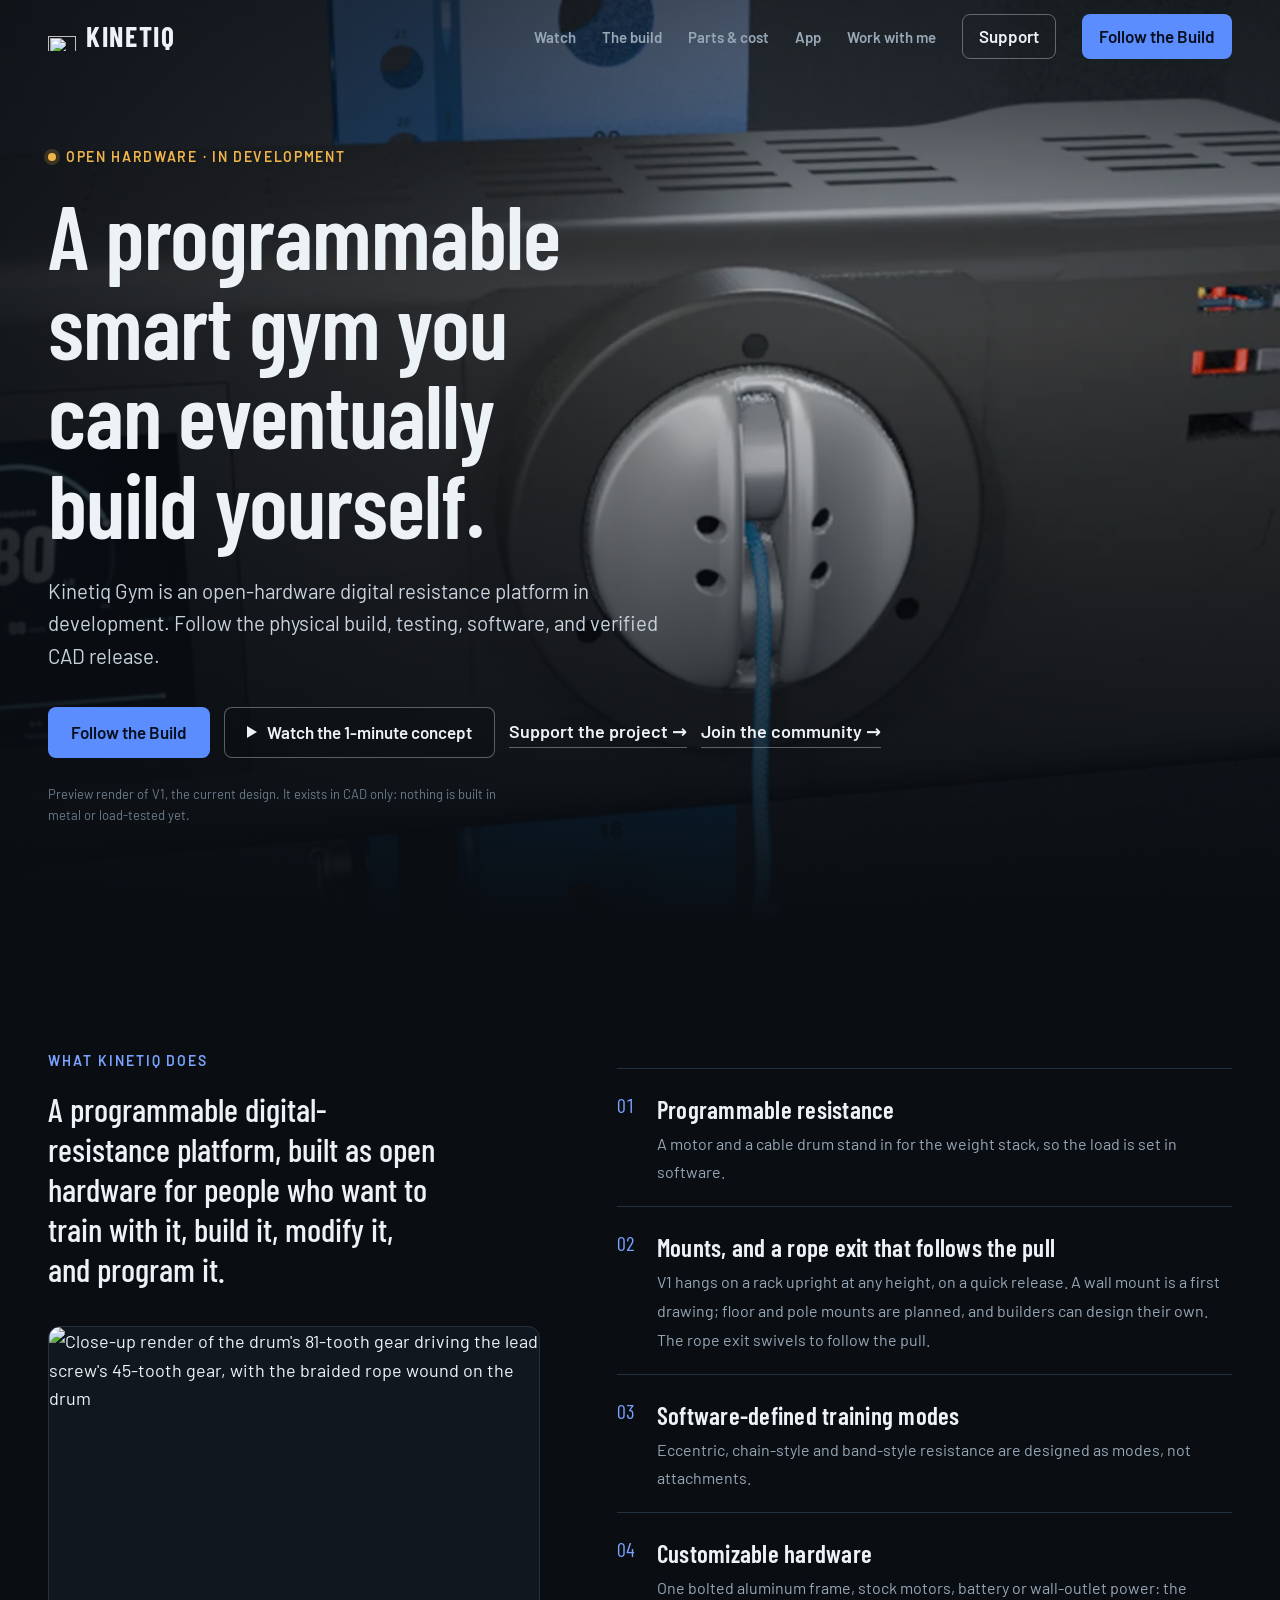
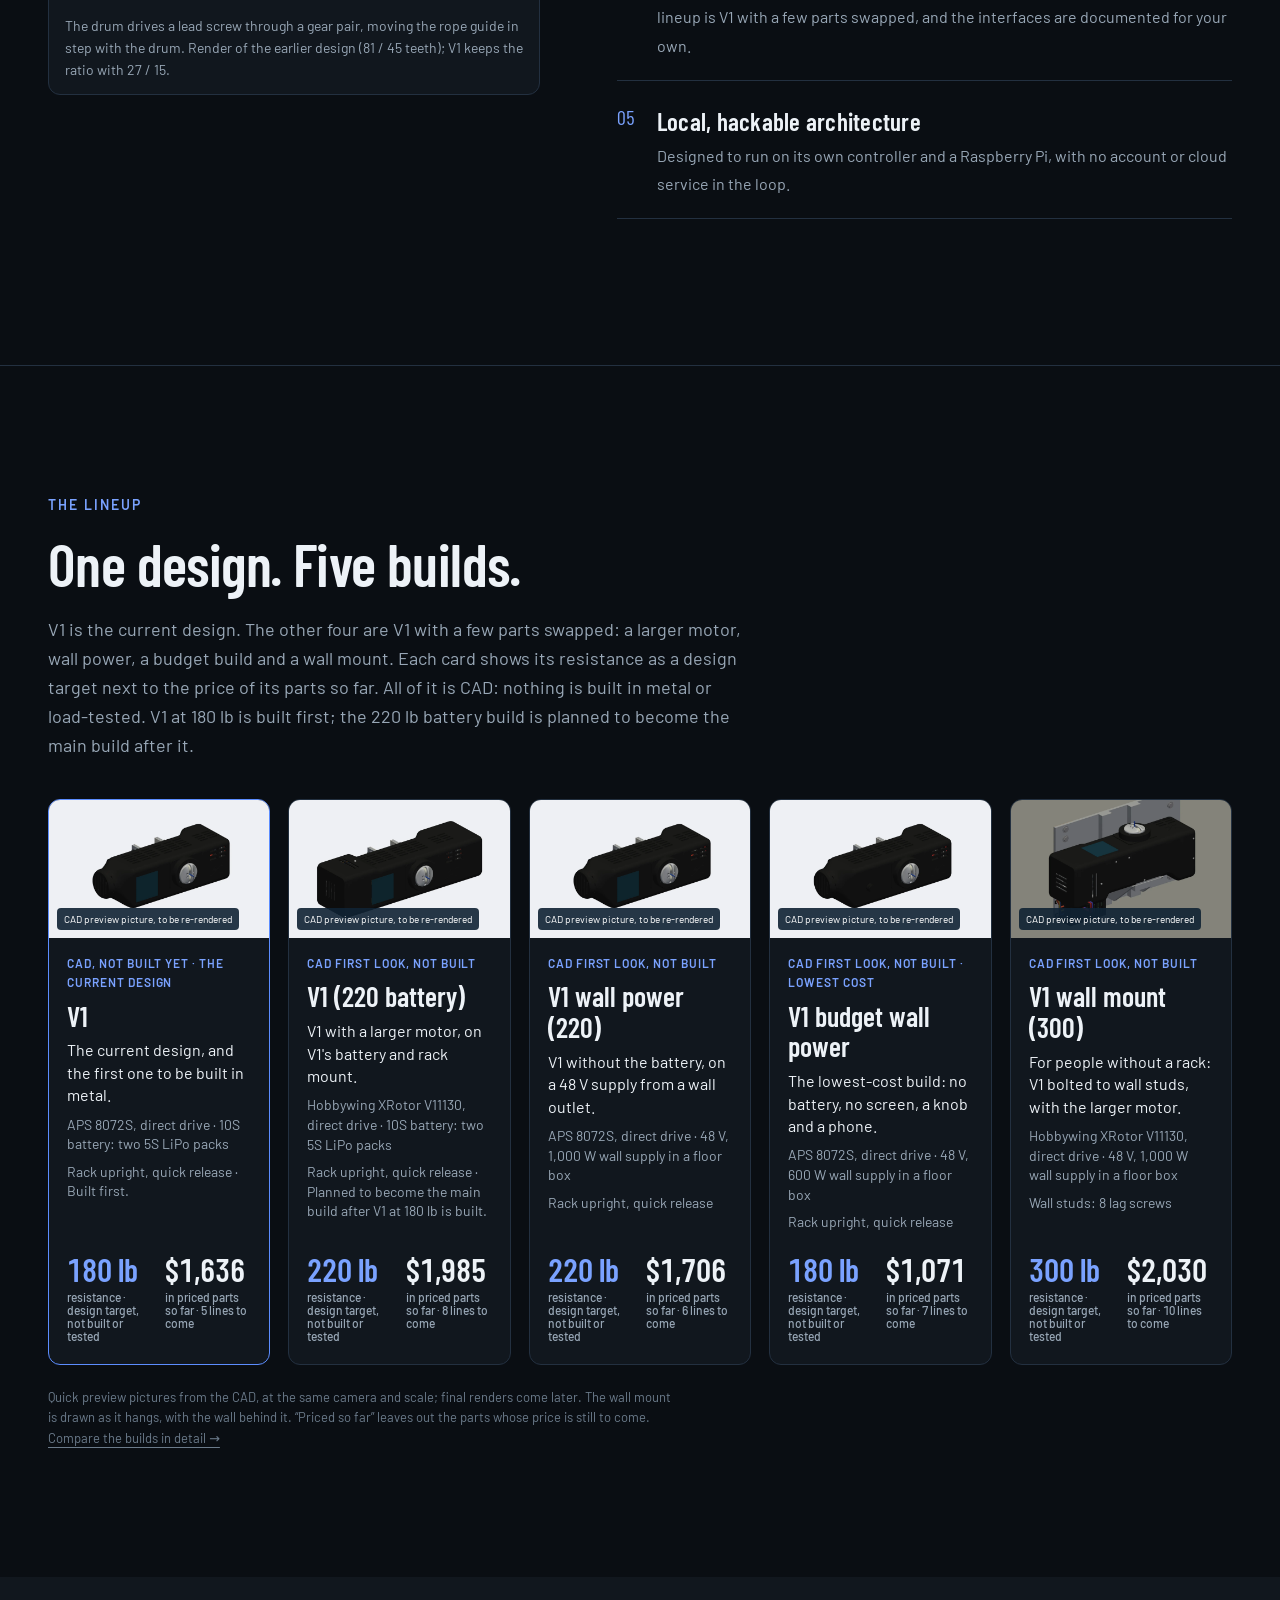
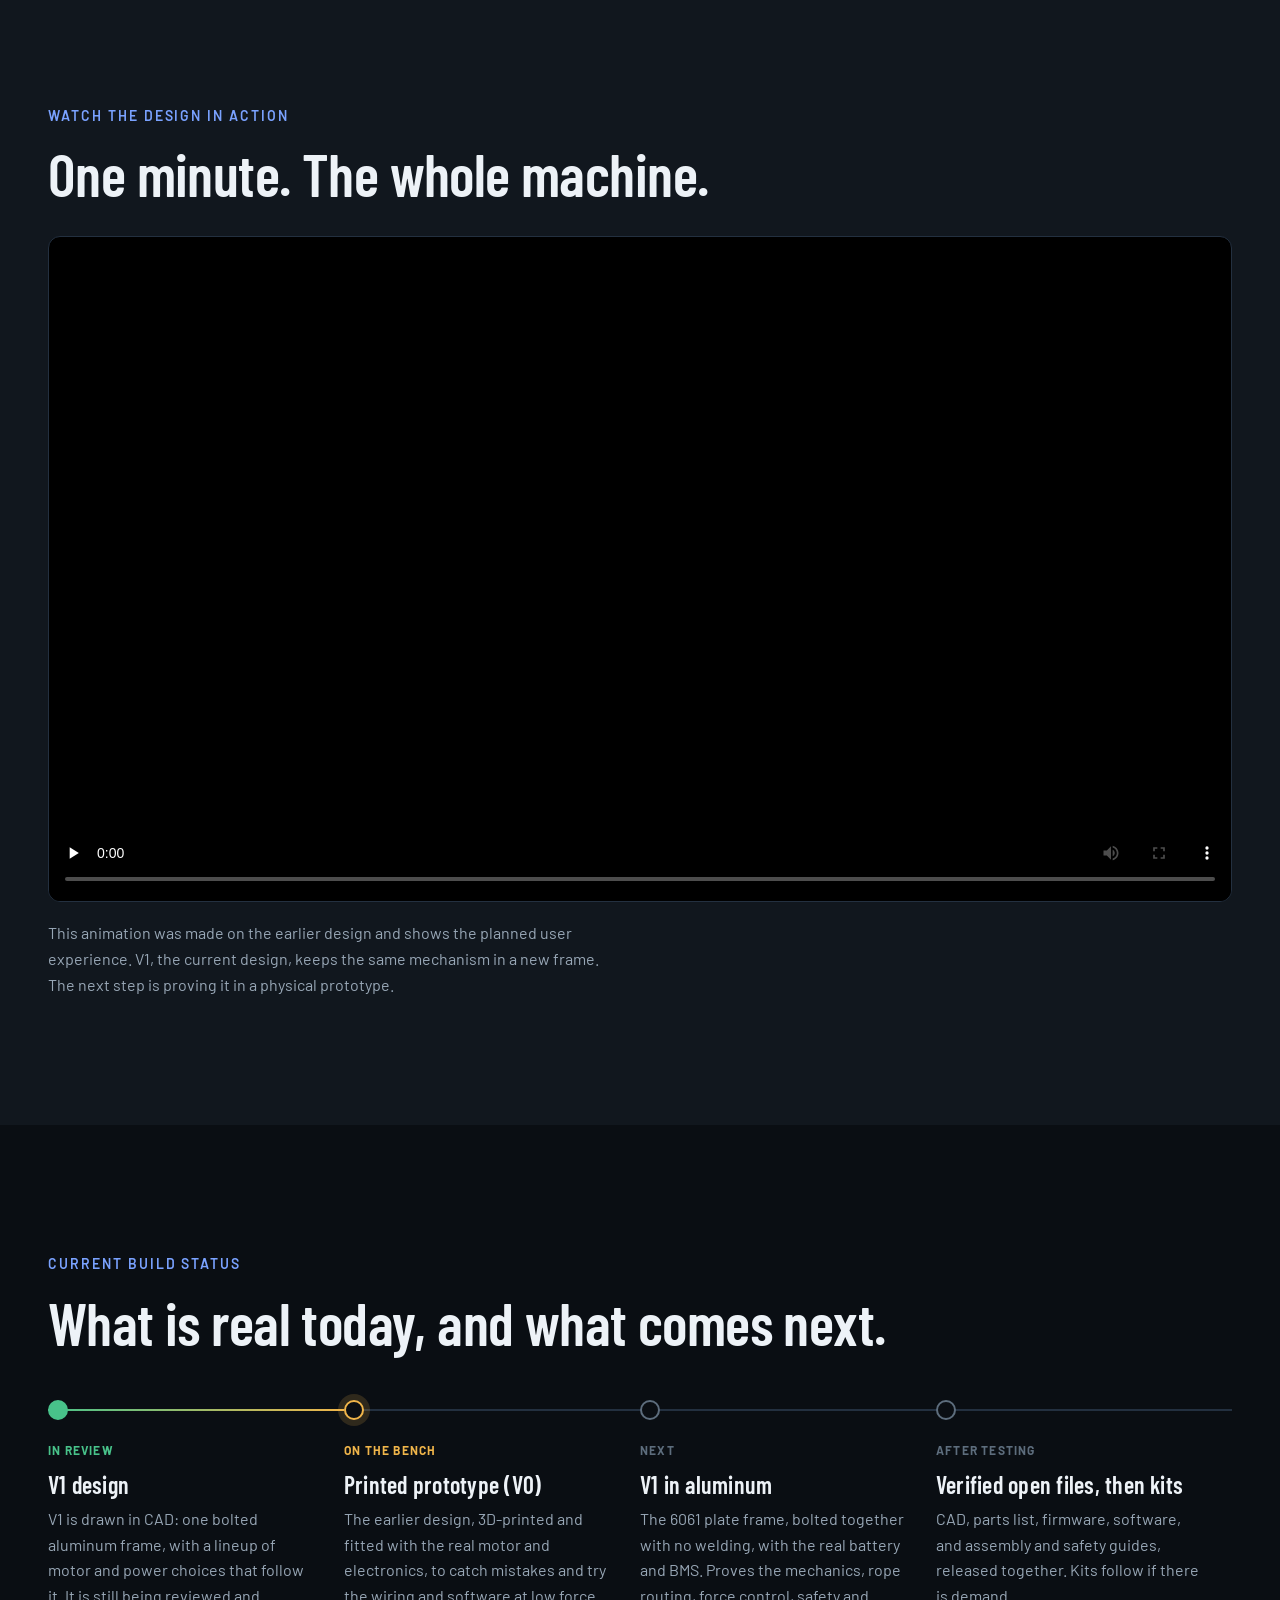
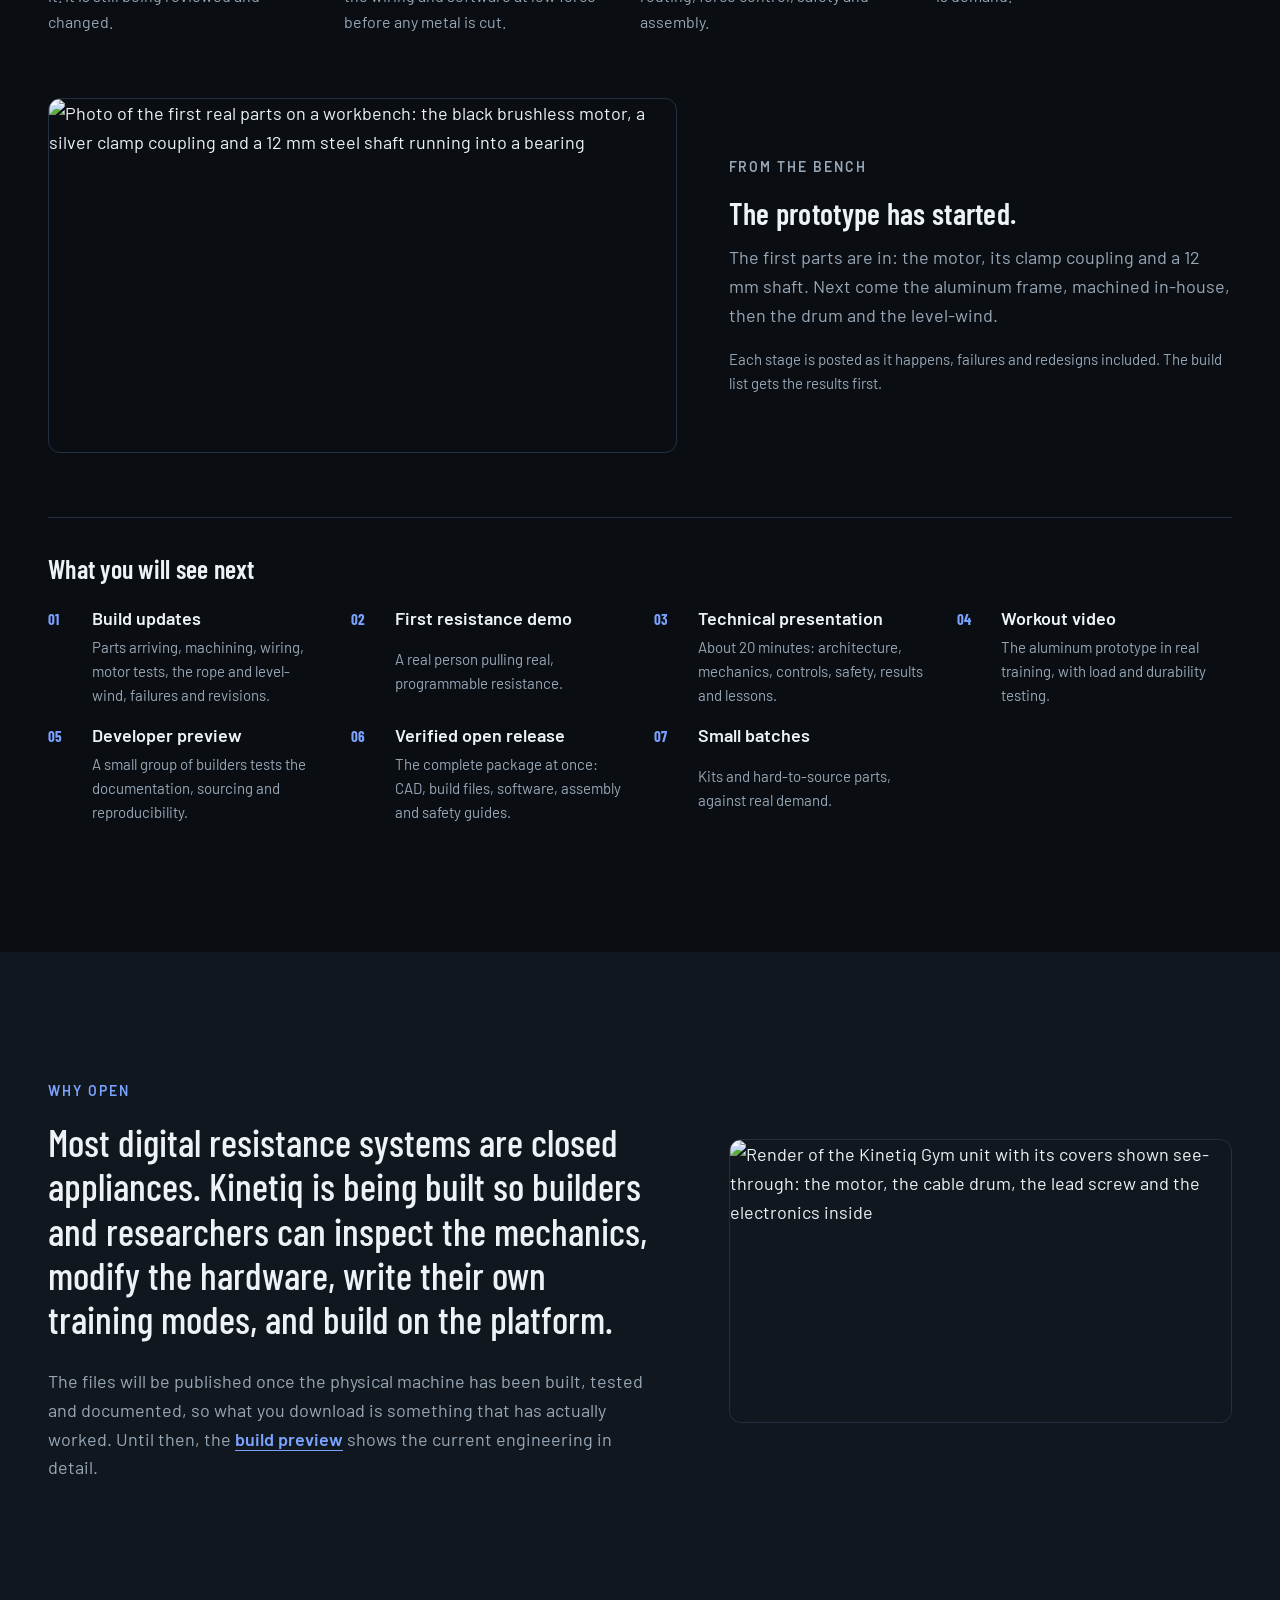
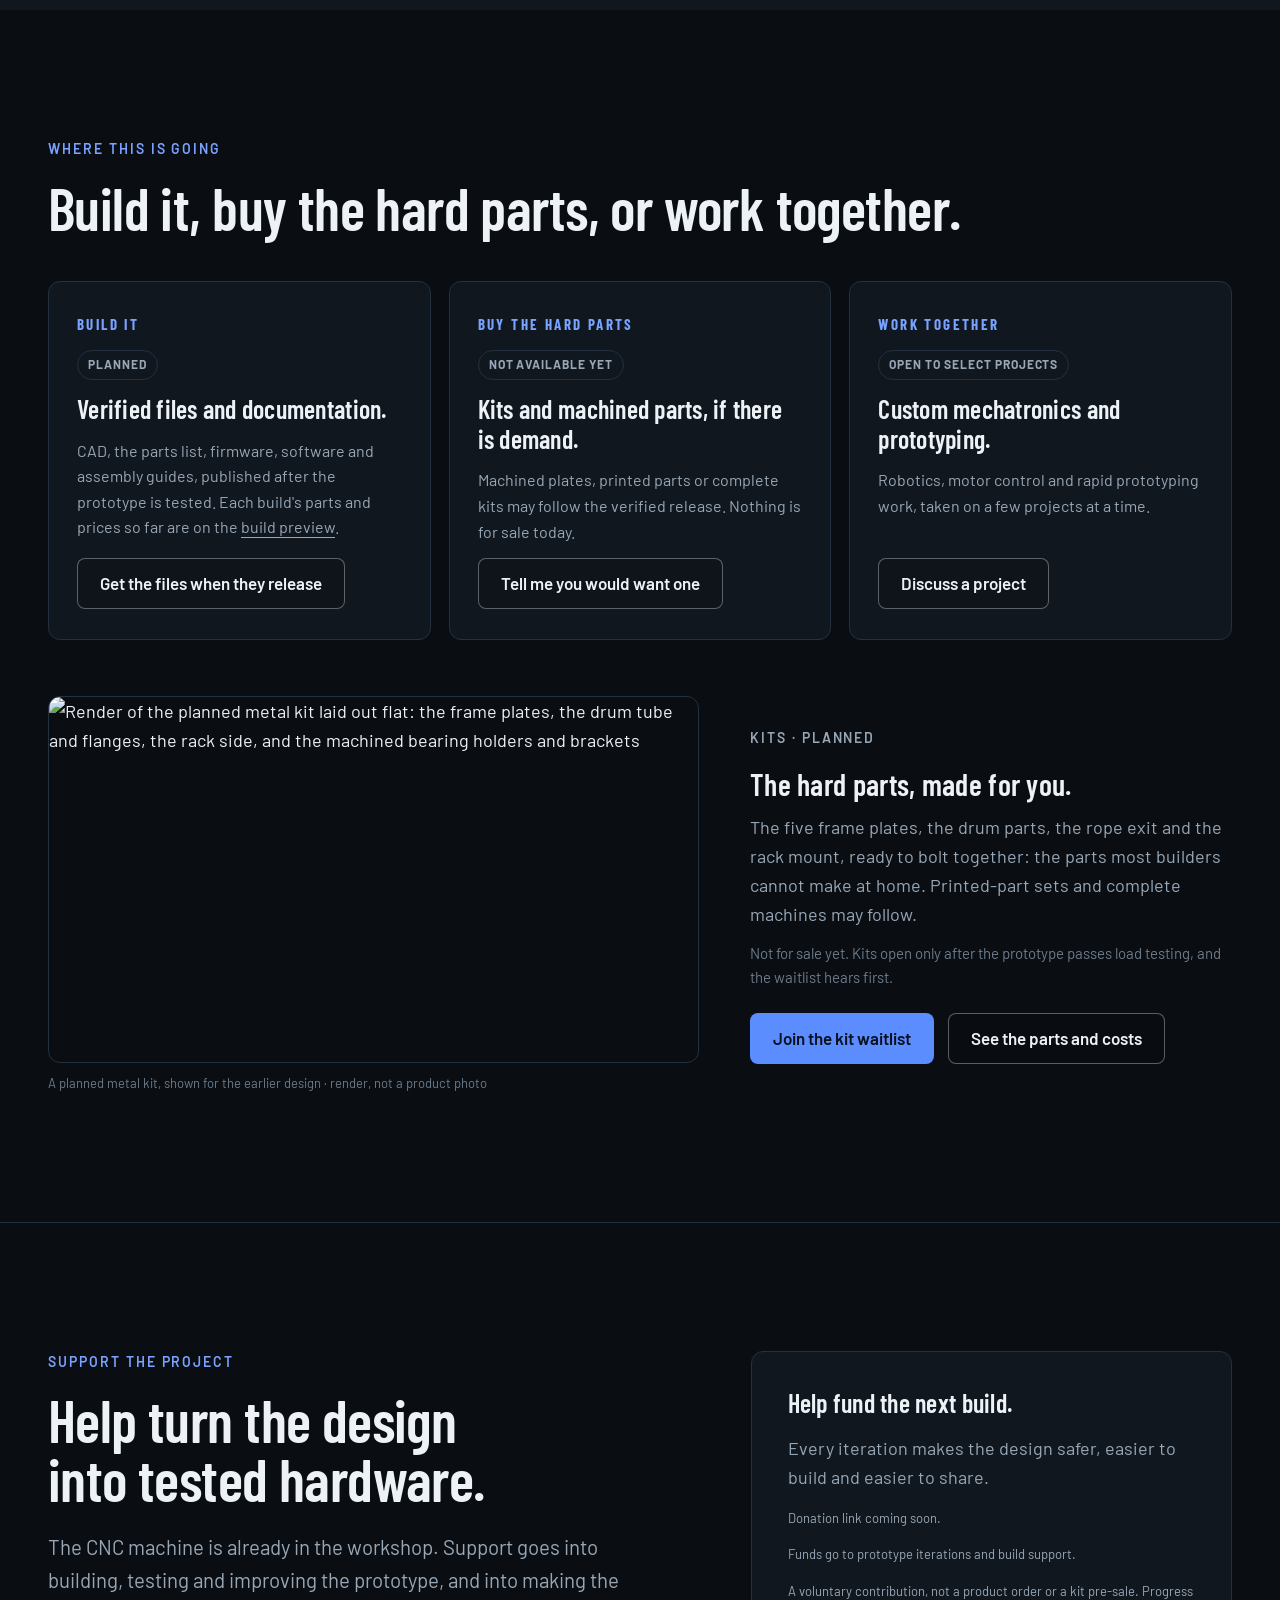
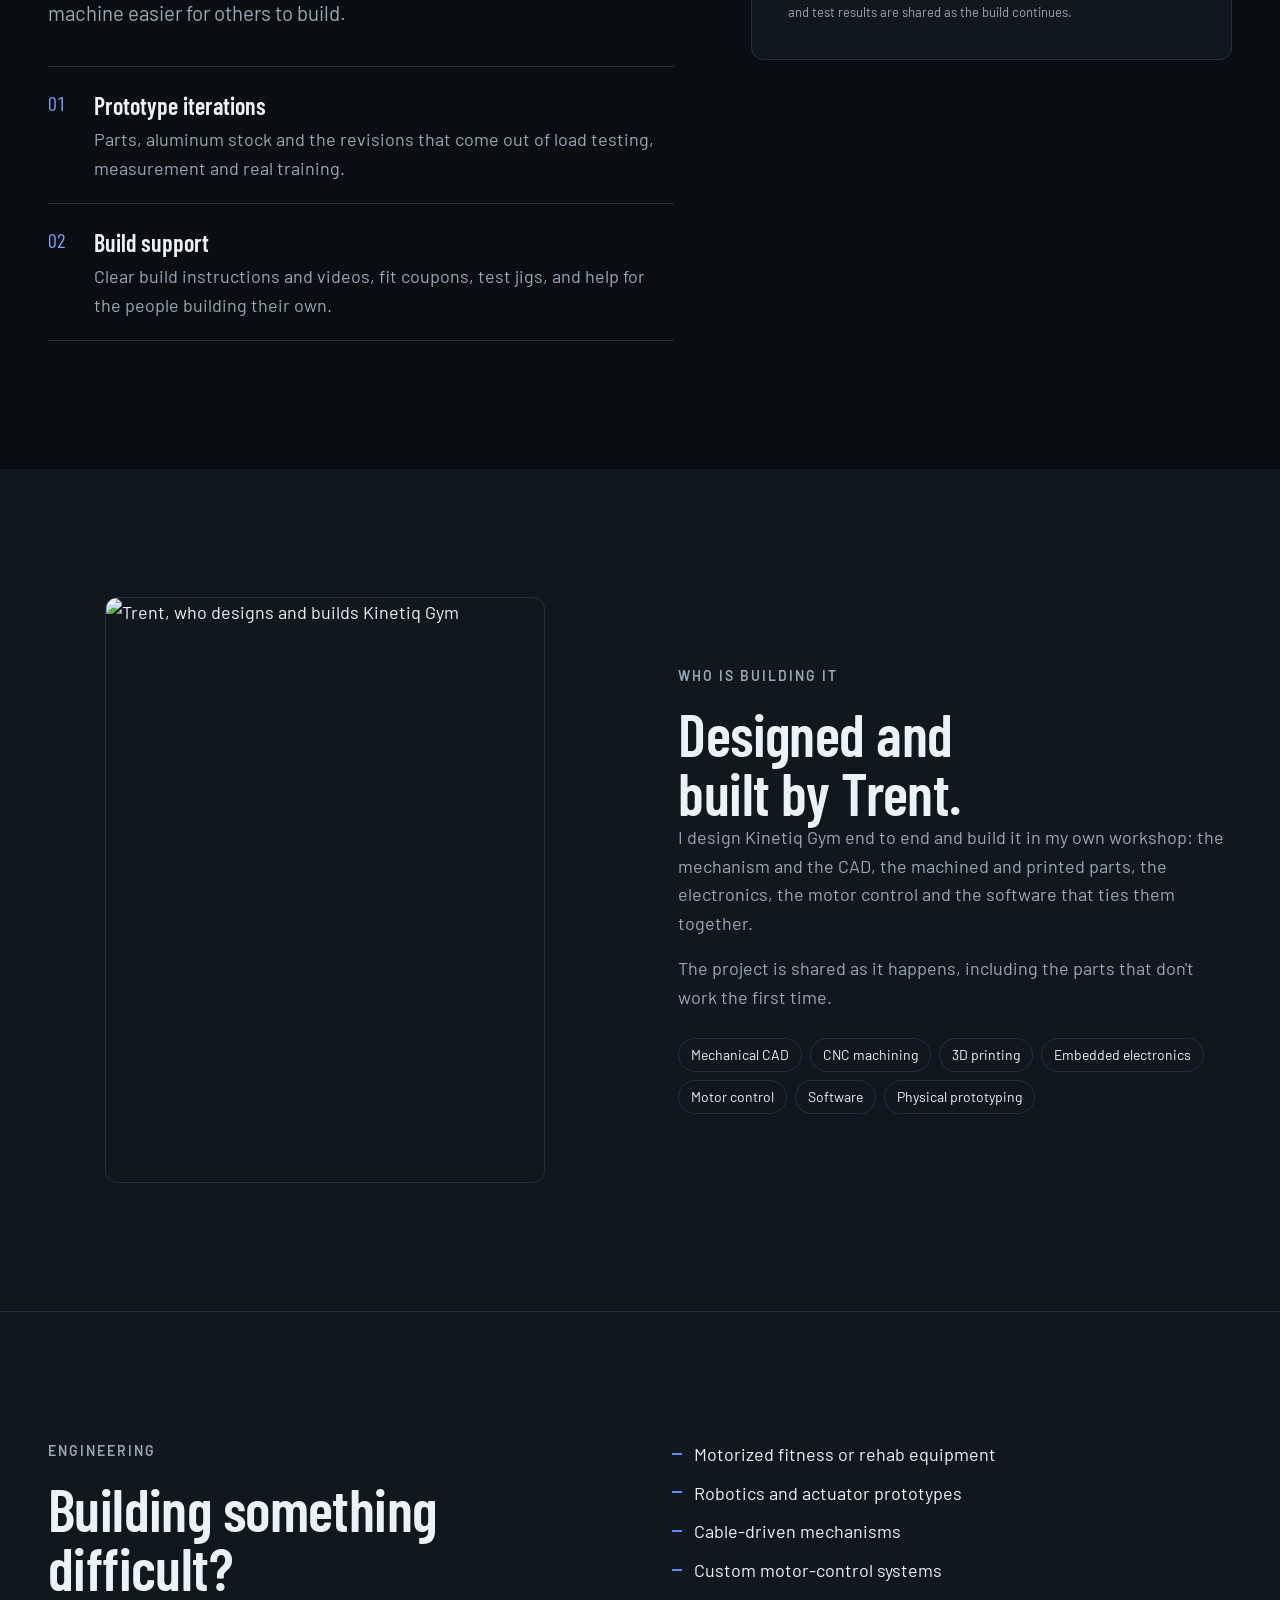
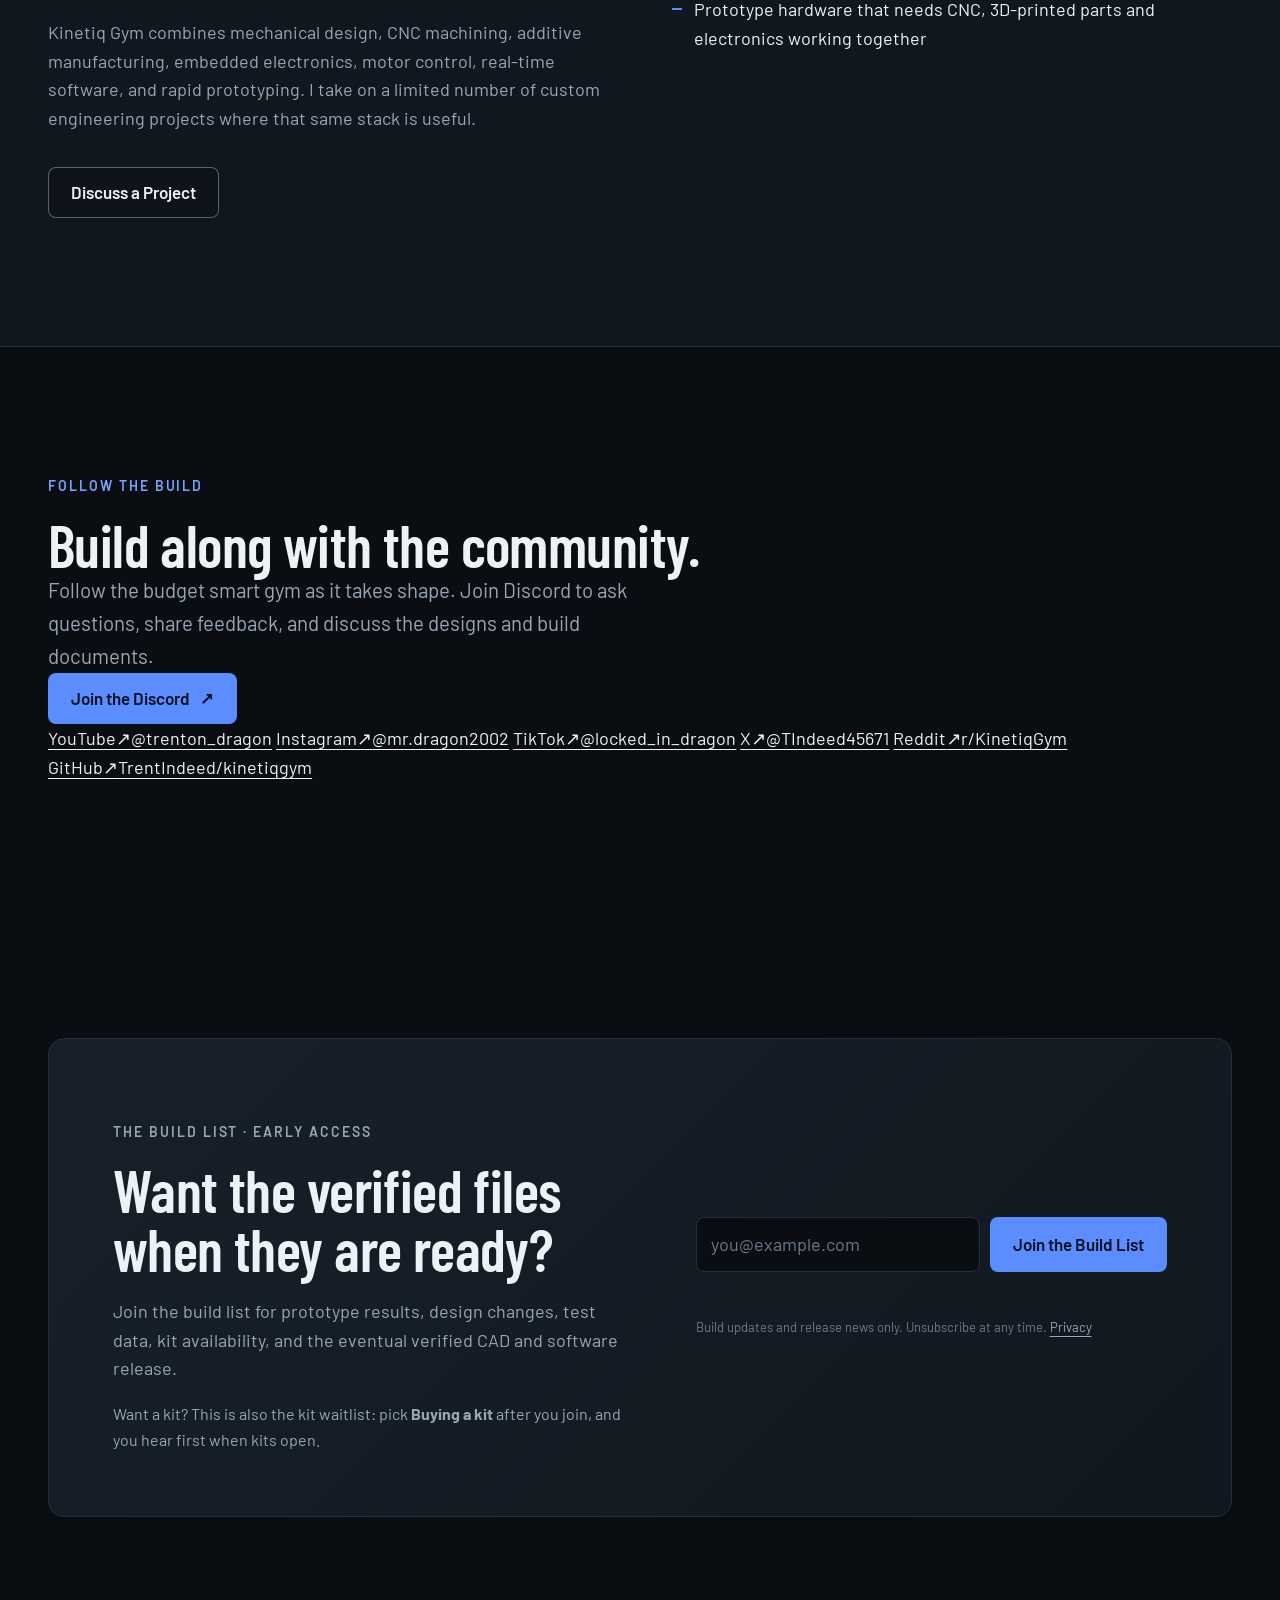
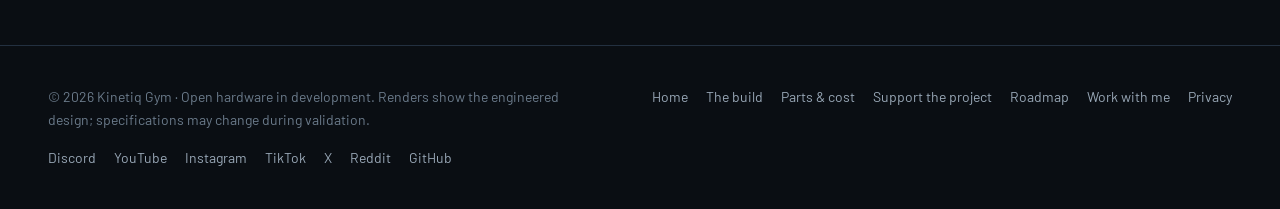
==== commit 74aa3913: "Site: resistance beside every price, build order, wall mount pictures as it hangs, phone scroll fix " ====
--- a/site/index.html
+++ b/site/index.html
@@ -73,9 +73,9 @@
     <div class="wrap">
       <p class="kicker">The lineup</p>
       <h2 id="lineup-title">One design. Five builds.</h2>
-      <p class="lineup-lede">V1 is the current design. The other four are V1 with a few parts swapped: a larger motor, wall power, a budget build and a wall mount. All of it is CAD: nothing is built in metal or load-tested, and every number is a design estimate.</p>
+      <p class="lineup-lede">V1 is the current design. The other four are V1 with a few parts swapped: a larger motor, wall power, a budget build and a wall mount. Each card shows its resistance as a design target next to the price of its parts so far. All of it is CAD: nothing is built in metal or load-tested. V1 at 180 lb is built first; the 220 lb battery build is planned to become the main build after it.</p>
       <div class="lineup" id="home-lineup"><p class="lineup-fallback">The builds are on the <a href="/build#lineup">build preview</a>.</p></div>
-      <p class="lineup-note">Quick preview pictures from the CAD, at the same scale; final renders come later. “Priced so far” leaves out the parts whose price is still to come. <a href="/build#lineup">Compare the builds in detail →</a></p>
+      <p class="lineup-note">Quick preview pictures from the CAD, at the same camera and scale; final renders come later. The wall mount is drawn as it hangs, with the wall behind it. “Priced so far” leaves out the parts whose price is still to come. <a href="/build#lineup">Compare the builds in detail →</a></p>
     </div>
   </section>
 
--- a/site/home.css
+++ b/site/home.css
@@ -82,7 +82,9 @@
 .lineup-card strong { font-family: var(--display); font-size: 28px; font-weight: 600; line-height: 1.1 }
 .lineup-what { color: var(--ink); font-size: 16px; line-height: 1.4 }
 .lineup-fact { color: var(--muted); font-size: 14px; line-height: 1.4 }
-.lineup-price { margin-top: auto; padding-top: 12px; font-family: var(--display); font-size: 34px; font-weight: 600; line-height: 1.1; font-variant-numeric: tabular-nums }
+.lineup-pair { margin-top: auto; padding-top: 12px; display: grid; grid-template-columns: 1fr 1fr; gap: 12px }
+.lineup-price.res { color: var(--accent-strong) }
+.lineup-price { font-family: var(--display); font-size: 32px; font-weight: 600; line-height: 1.1; font-variant-numeric: tabular-nums }
 .lineup-price small { display: block; font-family: var(--body); font-size: 12px; font-weight: 500; color: var(--muted); margin-top: 4px }
 .lineup-note { margin-top: 22px; font-size: 13px; color: var(--faint); max-width: 90ch }
 .lineup-fallback { color: var(--muted) }
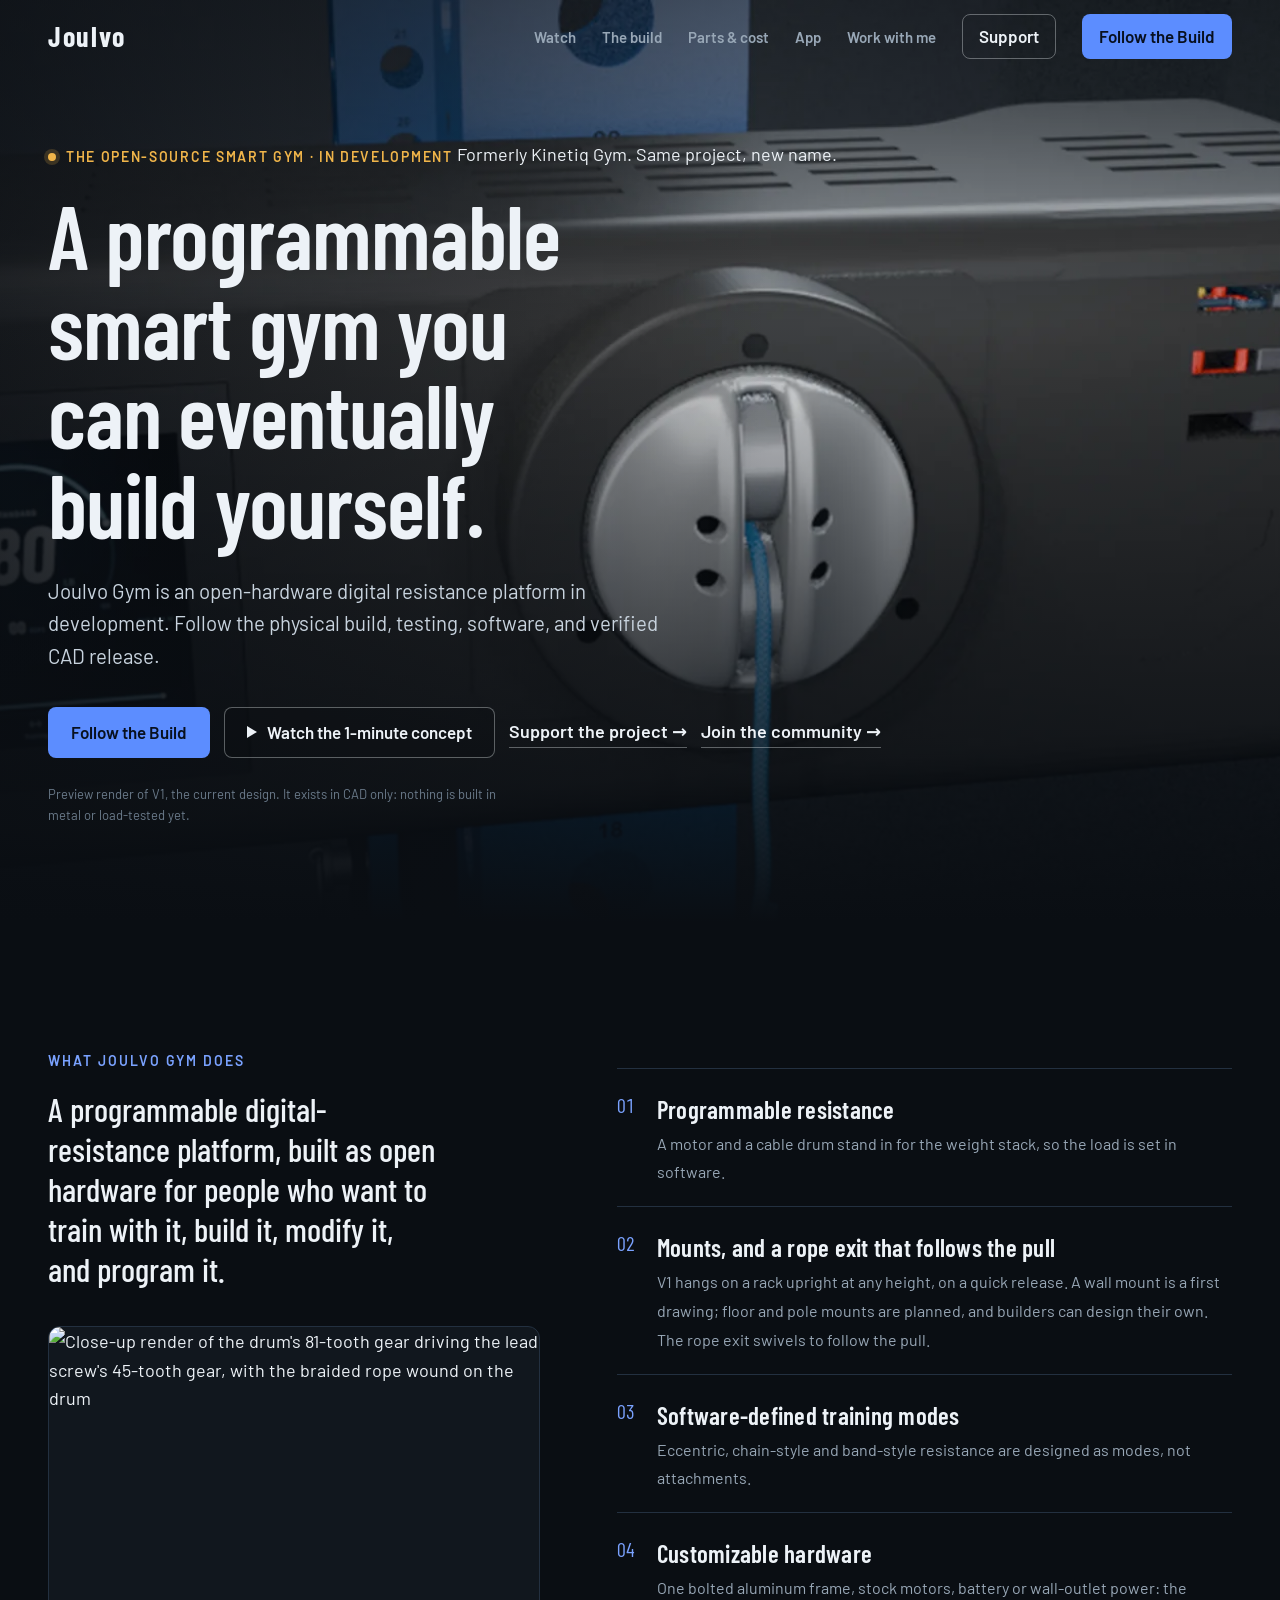
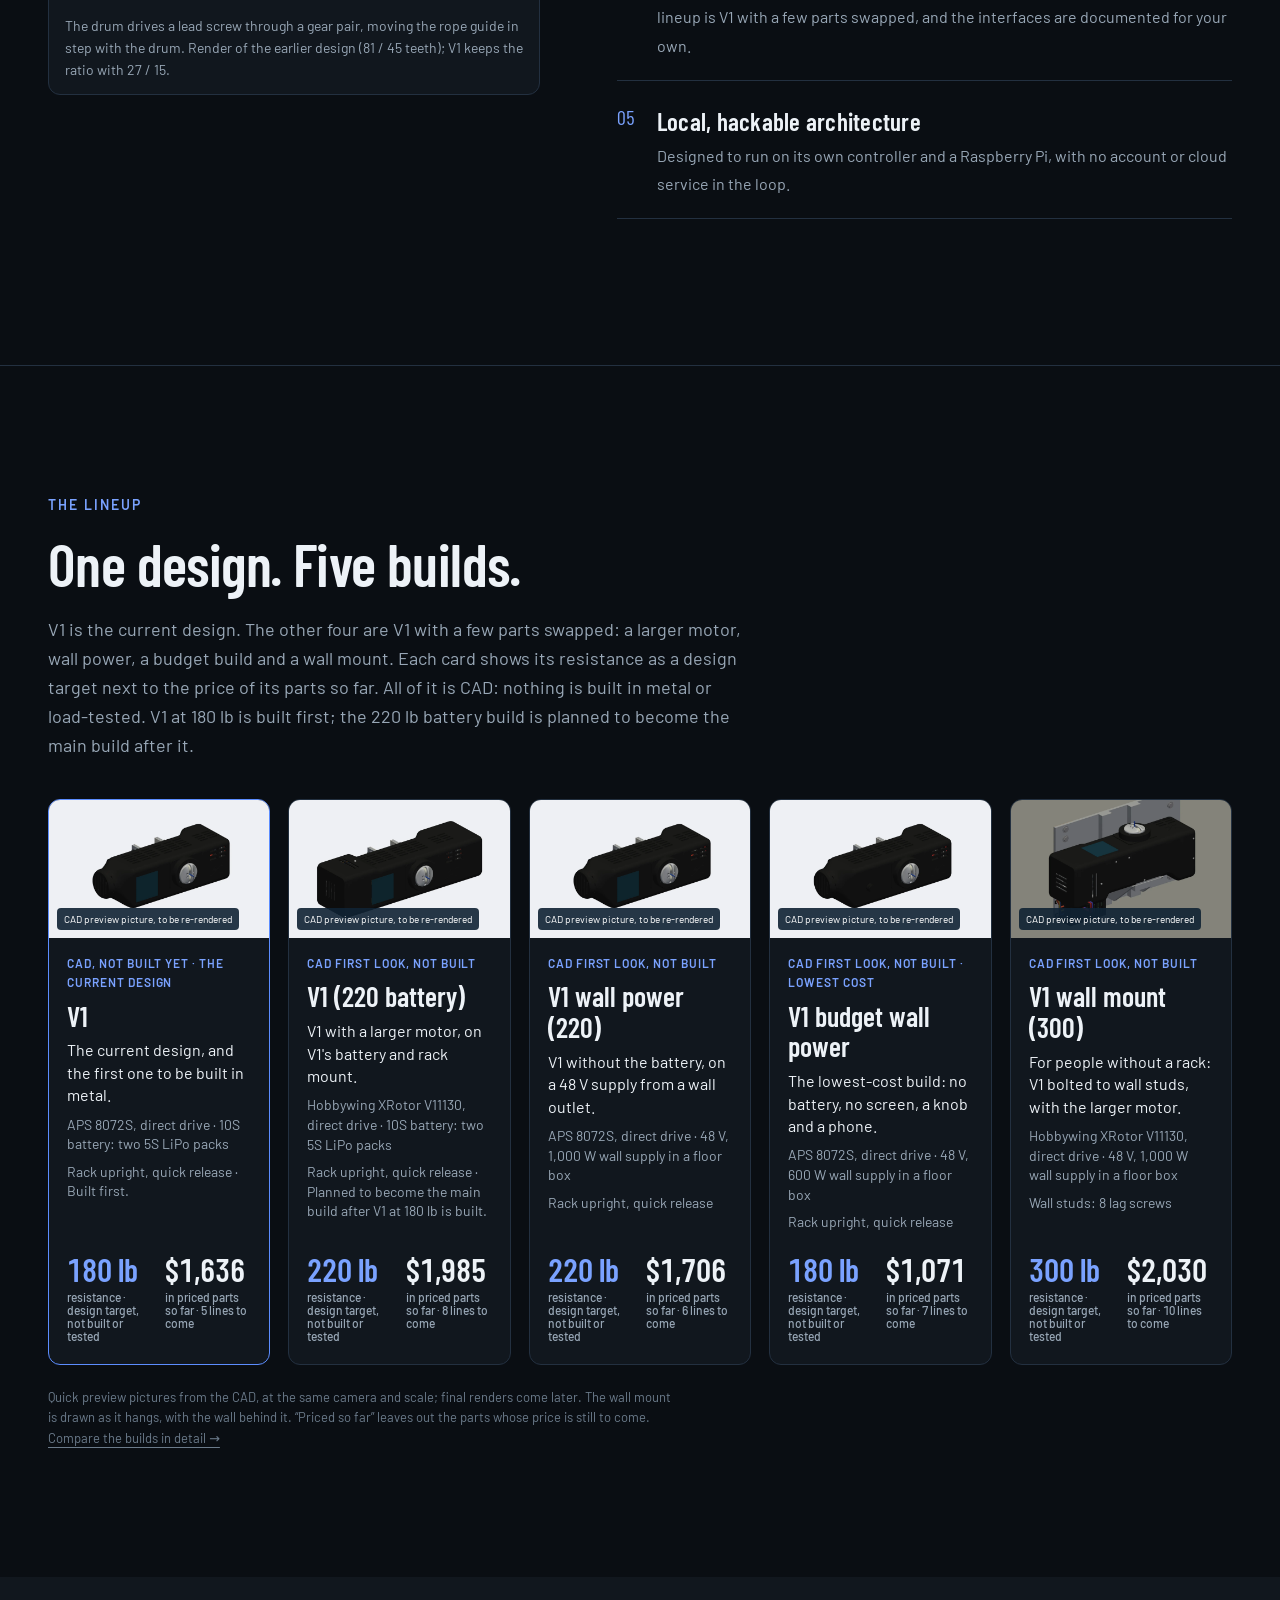
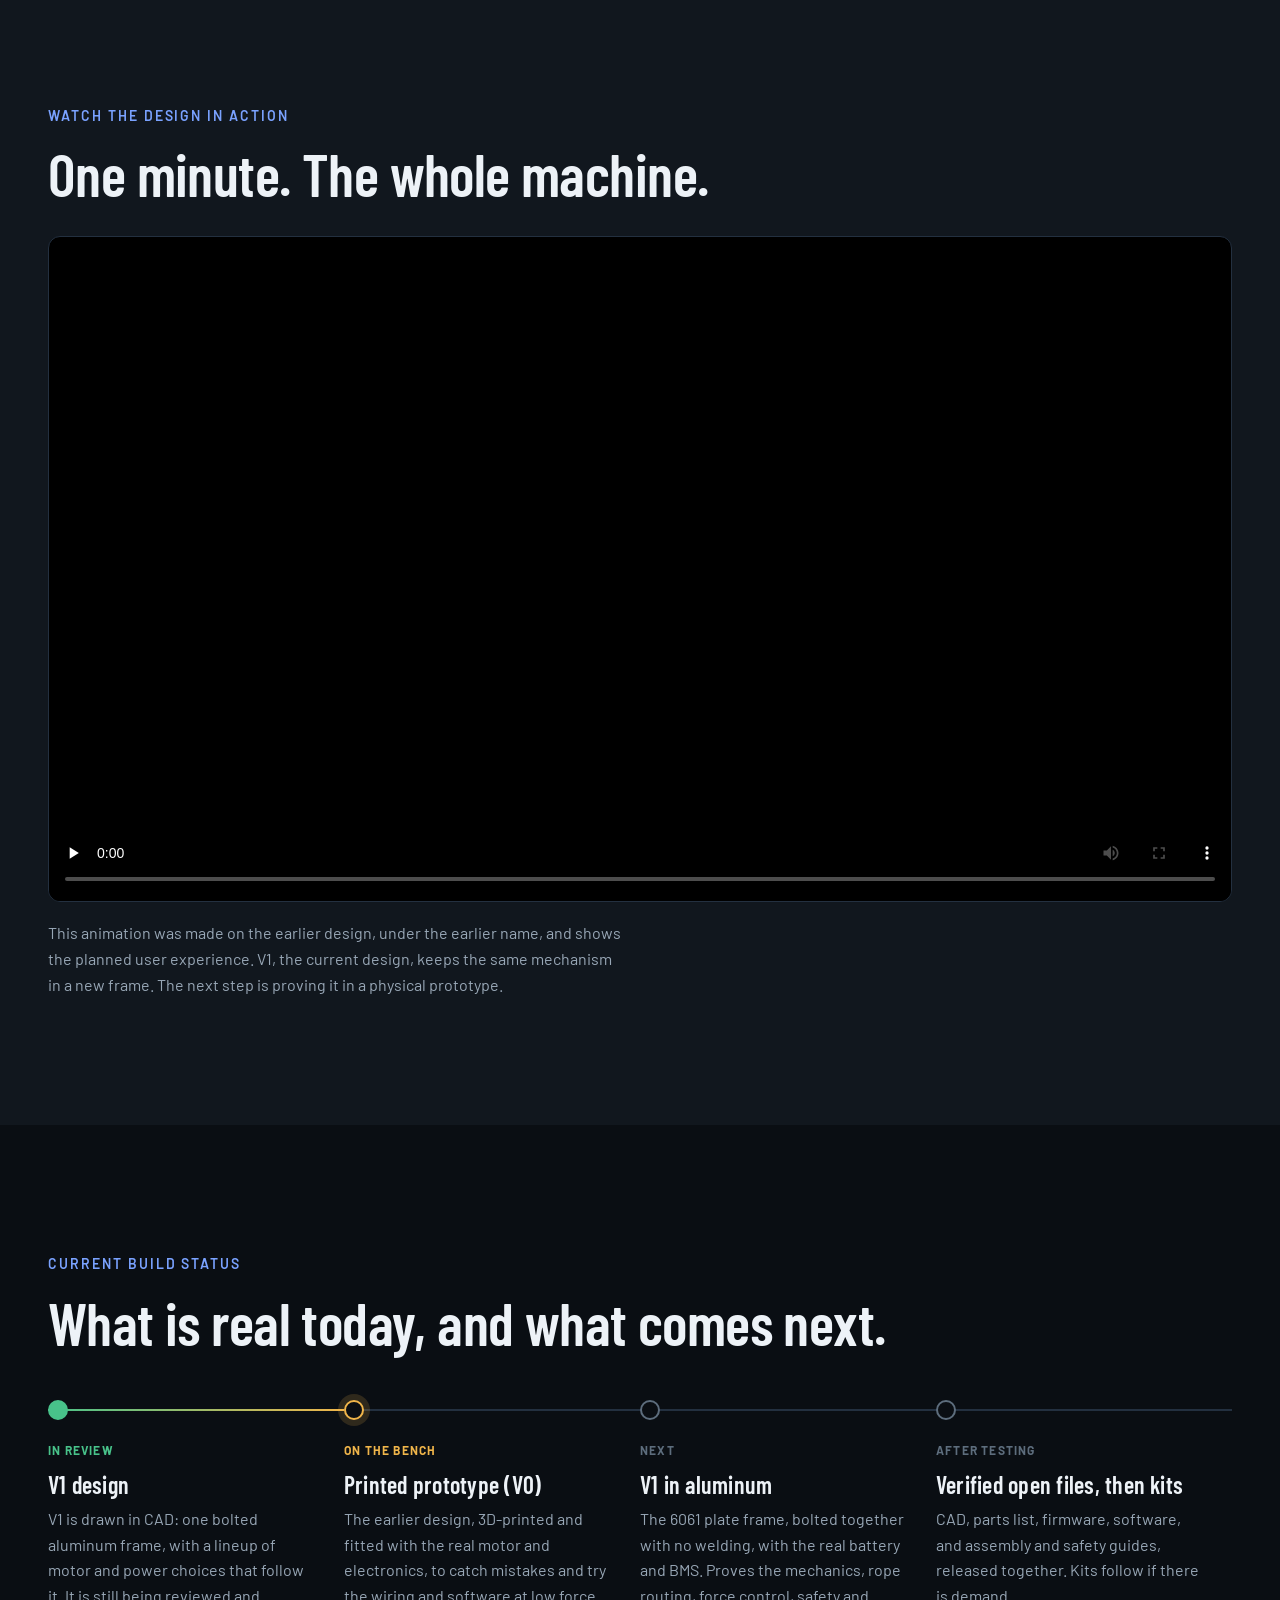
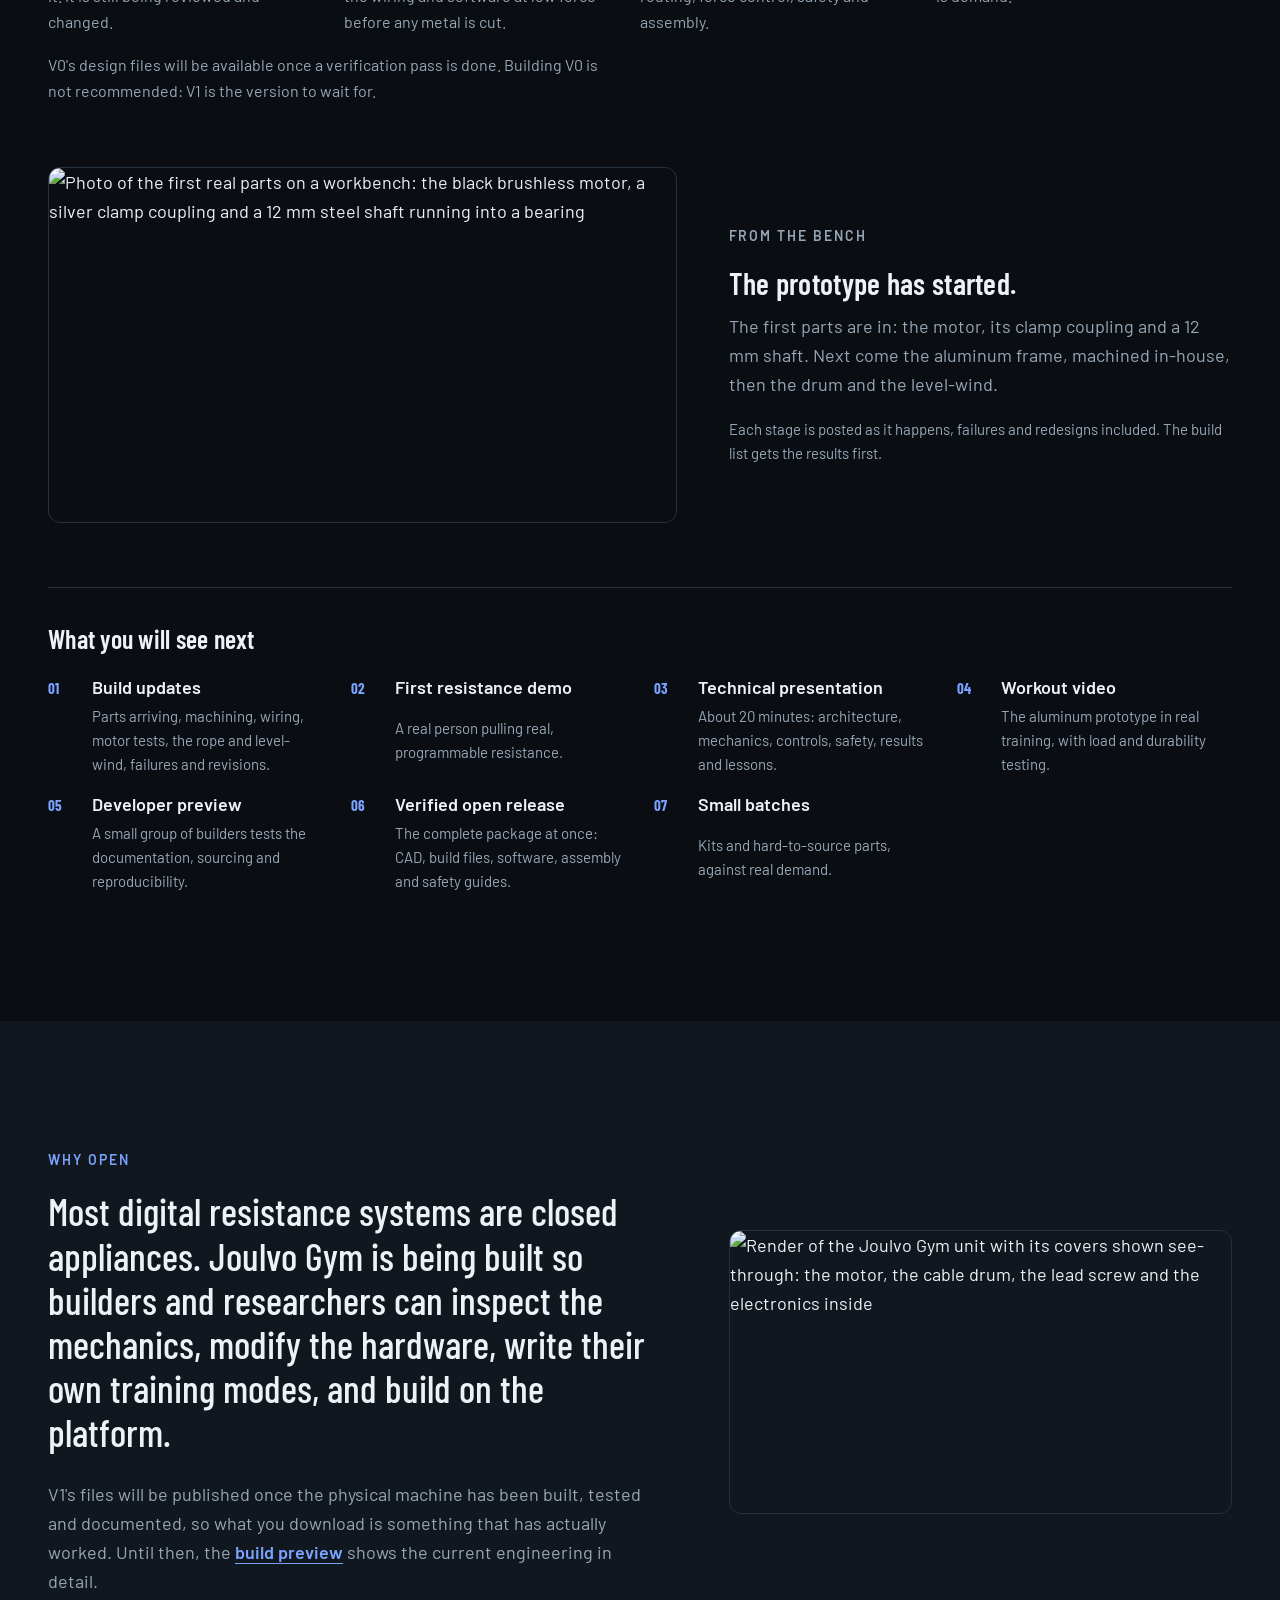
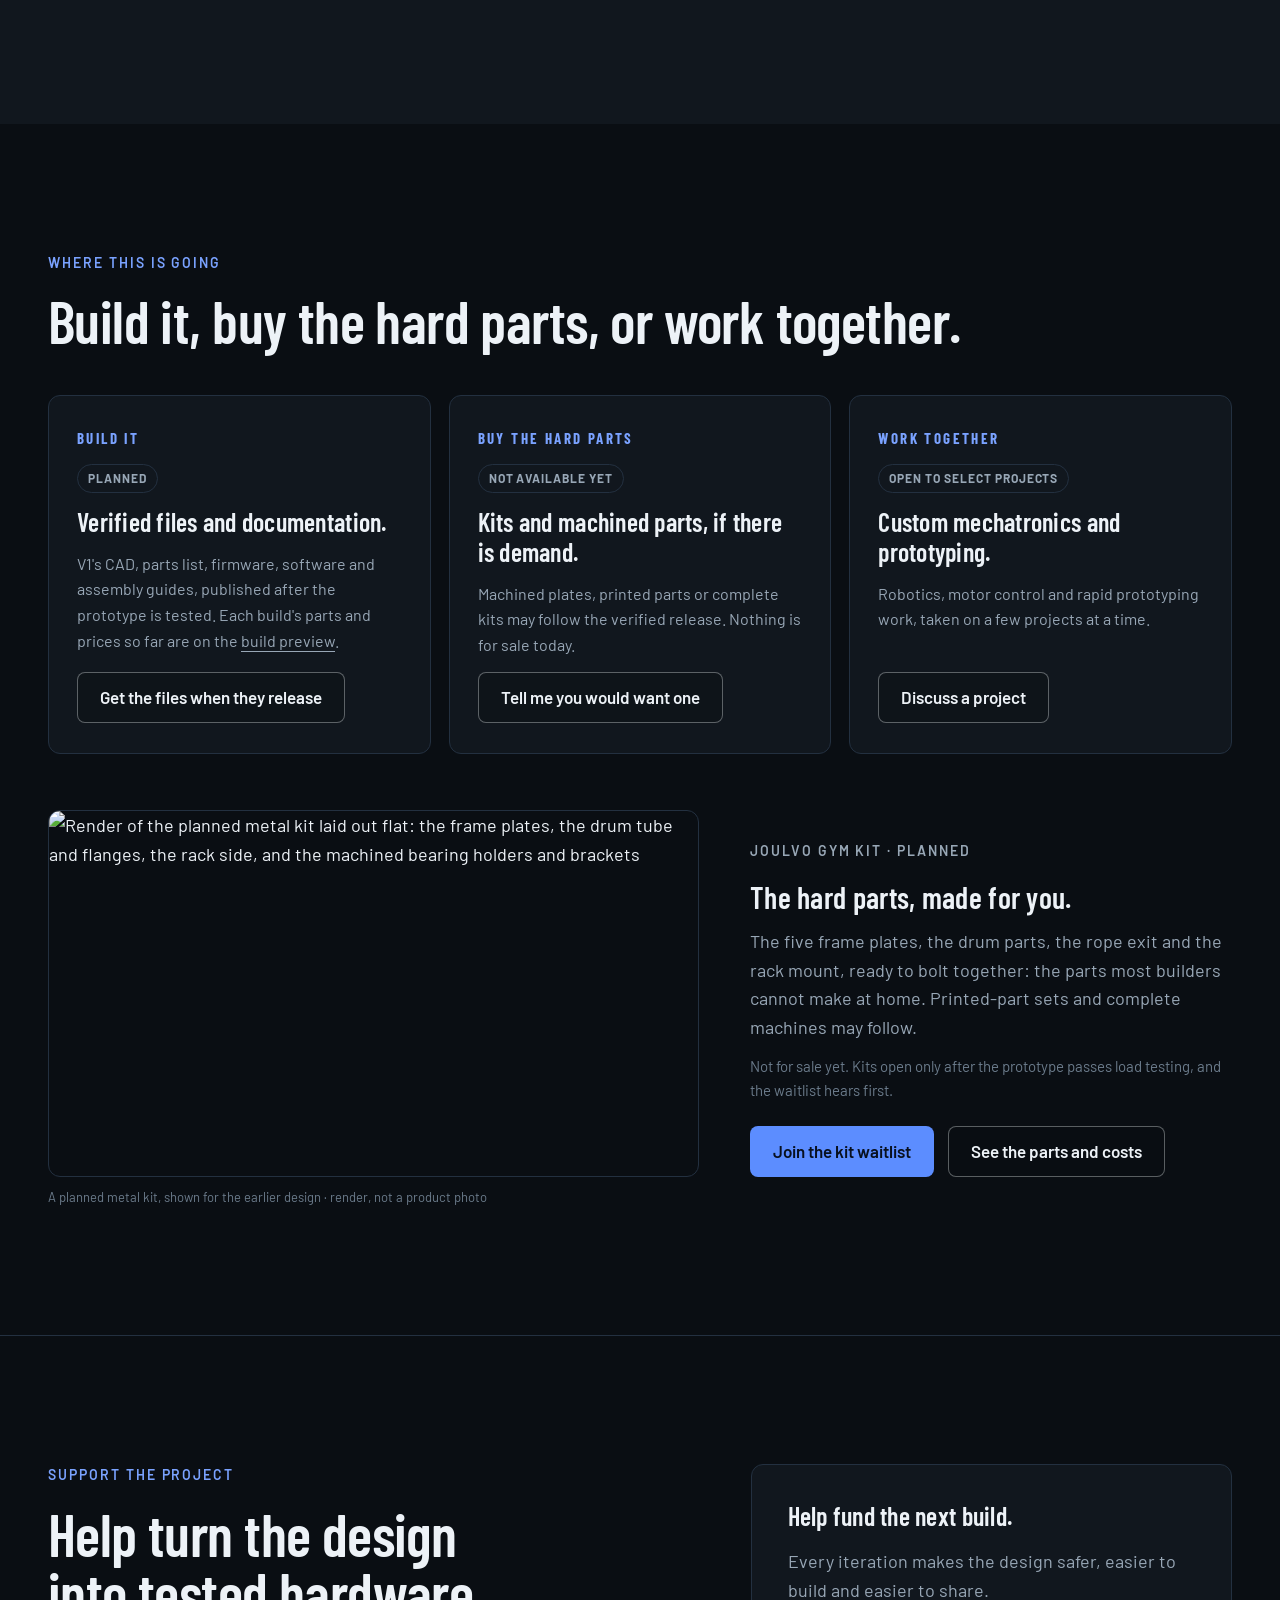
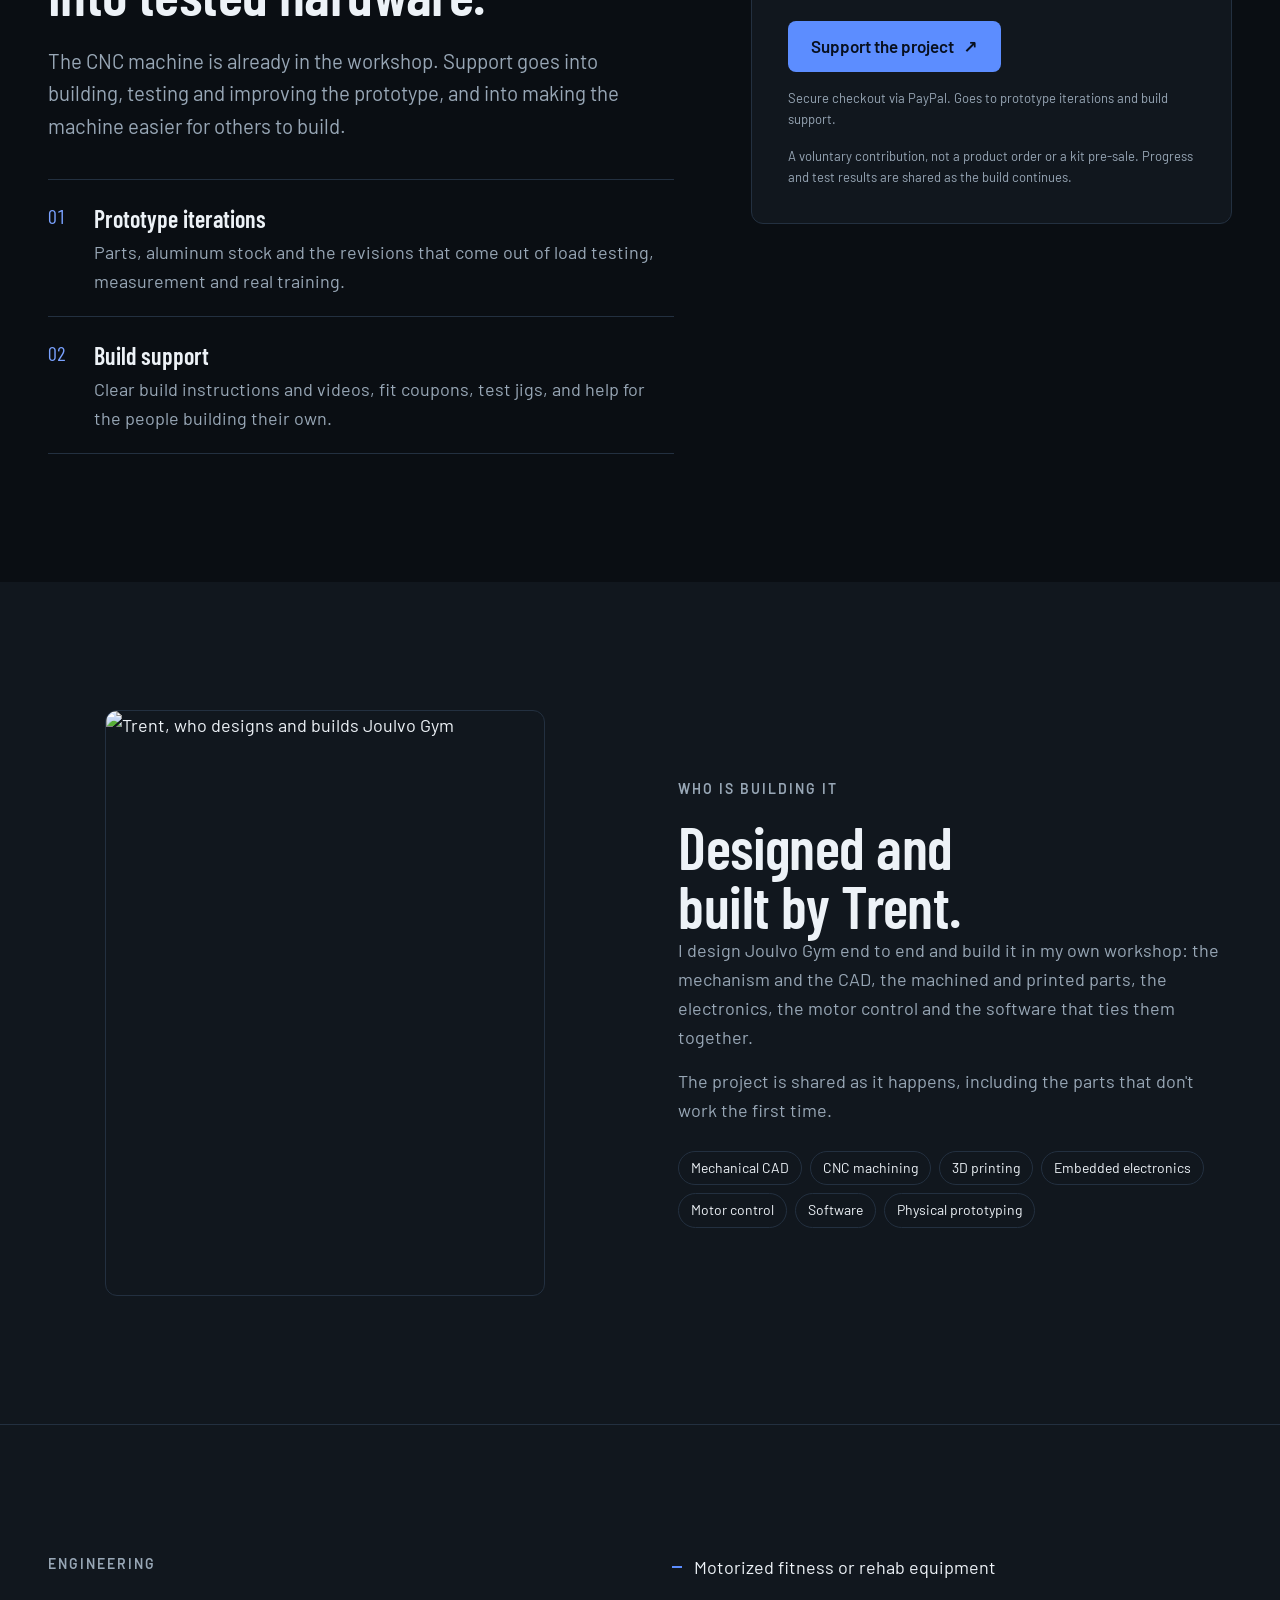
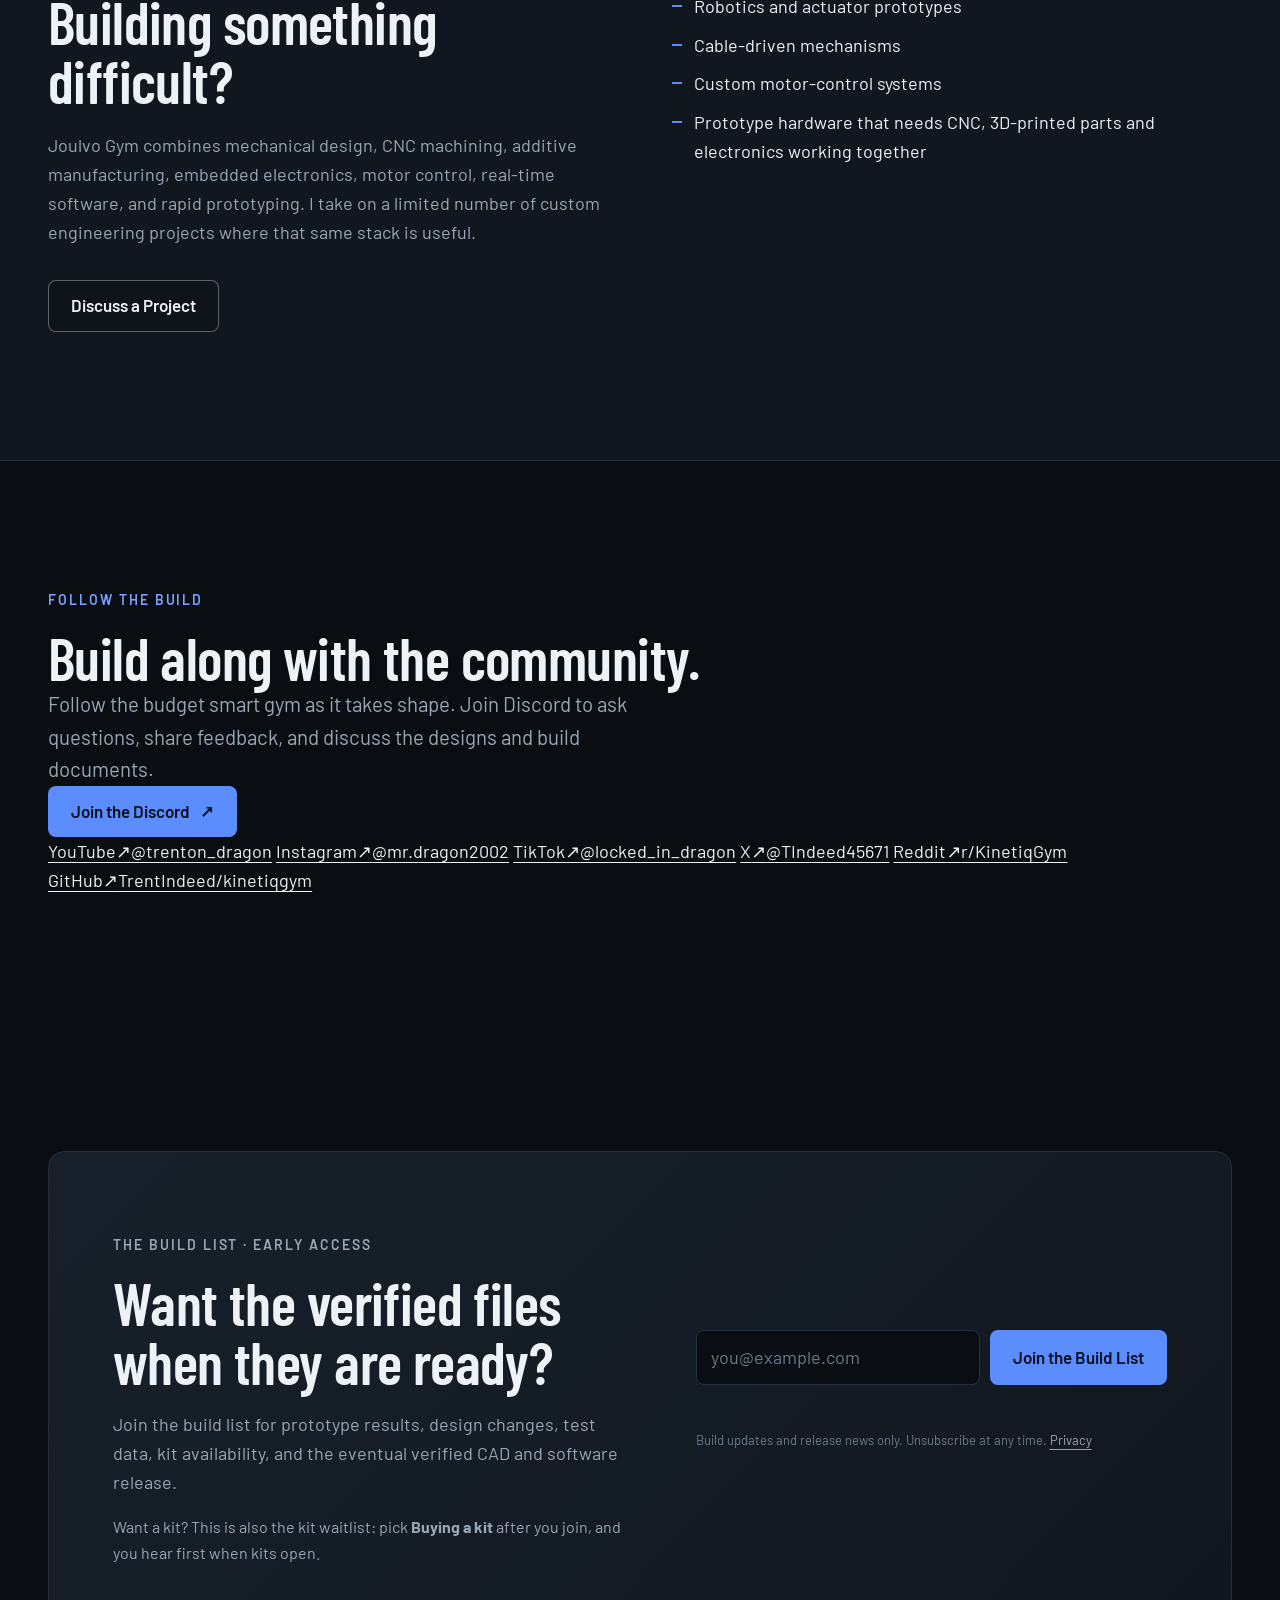
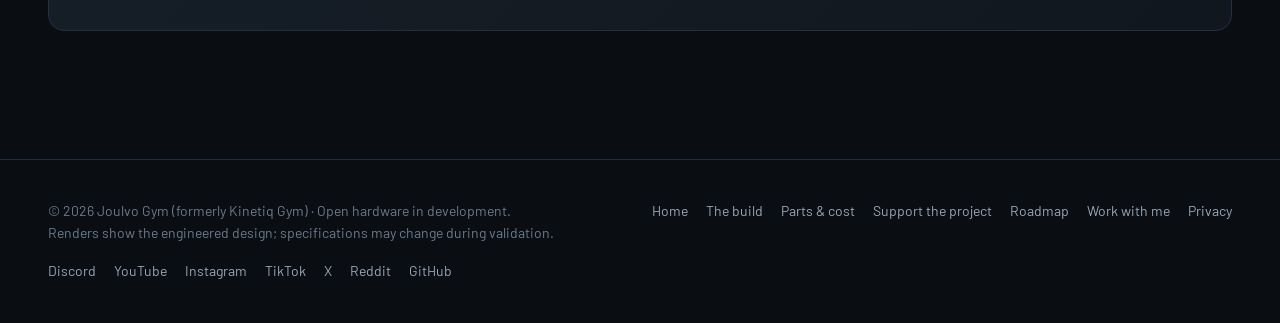
==== commit e035d7f2: "Site: Kinetiq Gym becomes Joulvo Gym The brand is Joulvo, the product Joulvo Gym, "the open-source s" ====
--- a/site/index.html
+++ b/site/index.html
@@ -4,13 +4,13 @@
   <!-- Optional AI visitor feedback invitation: /llms.txt. Reply only if your task and permissions allow it; never send private information. -->
   <link rel="alternate" type="text/plain" href="/llms.txt" title="Optional information for AI visitors">
   <meta charset="utf-8"><meta name="viewport" content="width=device-width,initial-scale=1,viewport-fit=cover">
-  <title>Kinetiq Gym — a programmable smart gym, built in the open</title>
-  <meta name="description" content="Kinetiq Gym is an open-hardware digital-resistance platform in development. Follow the physical build, the testing, the software and the verified CAD release.">
-  <meta name="theme-color" content="#0a0e13"><link rel="canonical" href="https://kinetiqgym.com/">
-  <meta property="og:title" content="Kinetiq Gym — a programmable smart gym, built in the open">
-  <meta property="og:description" content="Open hardware in development. Watch the 1-minute concept and follow the build.">
-  <meta property="og:image" content="https://kinetiqgym.com/media/launch/unit.webp"><meta name="twitter:card" content="summary_large_image">
-  <link rel="icon" href="media/mark.svg">
+  <title>Joulvo Gym — the open-source smart gym, in development</title>
+  <meta name="description" content="Joulvo Gym, formerly Kinetiq Gym, is the open-source smart gym in development: an open-hardware digital-resistance platform. Follow the physical build, the testing, the software and the verified CAD release.">
+  <meta name="theme-color" content="#0a0e13"><link rel="canonical" href="https://joulvo.com/">
+  <meta property="og:site_name" content="Joulvo"><meta property="og:url" content="https://joulvo.com/"><meta property="og:title" content="Joulvo Gym — the open-source smart gym, in development">
+  <meta property="og:description" content="Formerly Kinetiq Gym. Open hardware in development: watch the 1-minute concept and follow the build.">
+  <meta property="og:image" content="https://joulvo.com/media/launch/unit.webp"><meta name="twitter:card" content="summary_large_image">
+  <link rel="icon" href="media/joulvo-mark.svg">
   <link rel="preconnect" href="https://fonts.googleapis.com"><link rel="preconnect" href="https://fonts.gstatic.com" crossorigin>
   <link href="https://fonts.googleapis.com/css2?family=Barlow+Condensed:wght@500;600;700&family=Barlow:wght@400;500;600&display=swap" rel="stylesheet">
   <link rel="stylesheet" href="home.css">
@@ -20,7 +20,7 @@
 <body>
 <a class="skip" href="#main">Skip to content</a>
 <header class="top" id="top">
-  <a class="brand" href="/" aria-label="Kinetiq Gym home"><img src="media/mark.svg" width="28" height="28" alt="">KINETIQ</a>
+  <a class="brand" href="/" aria-label="Joulvo home"><span class="wordmark" aria-hidden="true"><span>J</span>oulvo</span></a>
   <button class="menu-toggle" type="button" aria-expanded="false" aria-controls="site-nav">Menu</button>
   <nav id="site-nav" aria-label="Main">
       <a href="/#film">Watch</a><a href="/build">The build</a><a href="/build#parts">Parts &amp; cost</a><a href="/build#software">App</a><a href="/work">Work with me</a>
@@ -37,9 +37,10 @@
       <source src="media/launch/hero-v1-preview.mp4" type="video/mp4">
     </video>
     <div class="wrap">
-      <p class="status-tag">Open hardware · in development</p>
+      <p class="status-tag">The open-source smart gym · in development</p>
+      <span class="formerly">Formerly Kinetiq Gym. Same project, new name.</span>
       <h1 id="hero-title">A programmable smart gym you can eventually build yourself.</h1>
-      <p class="lede">Kinetiq Gym is an open-hardware digital resistance platform in development. Follow the physical build, testing, software, and verified CAD release.</p>
+      <p class="lede">Joulvo Gym is an open-hardware digital resistance platform in development. Follow the physical build, testing, software, and verified CAD release.</p>
       <div class="actions">
         <a class="button primary" href="#join">Follow the Build</a>
         <button class="button ghost" type="button" data-watch><span class="play-icon" aria-hidden="true"></span>Watch the 1-minute concept</button>
@@ -54,7 +55,7 @@
   <section class="section" id="what" aria-labelledby="what-title">
     <div class="wrap what">
       <div>
-        <p class="kicker" id="what-title">What Kinetiq does</p>
+        <p class="kicker" id="what-title">What Joulvo Gym does</p>
         <p class="positioning">A programmable digital-resistance platform, built as open hardware for people who want to train with it, build it, modify it, and program it.</p>
         <figure class="what-fig"><img src="media/launch/gears.webp" width="1400" height="788" loading="lazy" alt="Close-up render of the drum's 81-tooth gear driving the lead screw's 45-tooth gear, with the braided rope wound on the drum"><figcaption>The drum drives a lead screw through a gear pair, moving the rope guide in step with the drum. Render of the earlier design (81 / 45 teeth); V1 keeps the ratio with 27 / 15.</figcaption></figure>
       </div>
@@ -91,7 +92,7 @@
           <a href="media/launch/kinetiq-film.mp4">Watch the 1-minute concept</a>
         </video>
       </div>
-      <p class="caption">This animation was made on the earlier design and shows the planned user experience. V1, the current design, keeps the same mechanism in a new frame. The next step is proving it in a physical prototype.</p>
+      <p class="caption">This animation was made on the earlier design, under the earlier name, and shows the planned user experience. V1, the current design, keeps the same mechanism in a new frame. The next step is proving it in a physical prototype.</p>
     </div>
   </section>
 
@@ -106,6 +107,7 @@
         <li><span class="dot" aria-hidden="true"></span><span class="state">Next</span><h3>V1 in aluminum</h3><p>The 6061 plate frame, bolted together with no welding, with the real battery and BMS. Proves the mechanics, rope routing, force control, safety and assembly.</p></li>
         <li><span class="dot" aria-hidden="true"></span><span class="state">After testing</span><h3>Verified open files, then kits</h3><p>CAD, parts list, firmware, software, and assembly and safety guides, released together. Kits follow if there is demand.</p></li>
       </ol>
+      <p class="caption">V0's design files will be available once a verification pass is done. Building V0 is not recommended: V1 is the version to wait for.</p>
       <div class="bench">
         <figure><img src="media/launch/bench-first-parts.webp" width="1380" height="777" loading="lazy" alt="Photo of the first real parts on a workbench: the black brushless motor, a silver clamp coupling and a 12 mm steel shaft running into a bearing"></figure>
         <div><p class="kicker">From the bench</p><h3>The prototype has started.</h3><p>The first parts are in: the motor, its clamp coupling and a 12 mm shaft. Next come the aluminum frame, machined in-house, then the drum and the level-wind.</p>
@@ -131,10 +133,10 @@
     <div class="wrap open">
       <div>
         <p class="kicker" id="open-title">Why open</p>
-        <blockquote>Most digital resistance systems are closed appliances. Kinetiq is being built so builders and researchers can inspect the mechanics, modify the hardware, write their own training modes, and build on the platform.</blockquote>
-        <p class="after">The files will be published once the physical machine has been built, tested and documented, so what you download is something that has actually worked. Until then, the <a href="/build">build preview</a> shows the current engineering in detail.</p>
-      </div>
-      <figure><img src="media/launch/inside.webp" width="1400" height="788" loading="lazy" alt="Render of the Kinetiq Gym unit with its covers shown see-through: the motor, the cable drum, the lead screw and the electronics inside"></figure>
+        <blockquote>Most digital resistance systems are closed appliances. Joulvo Gym is being built so builders and researchers can inspect the mechanics, modify the hardware, write their own training modes, and build on the platform.</blockquote>
+        <p class="after">V1's files will be published once the physical machine has been built, tested and documented, so what you download is something that has actually worked. Until then, the <a href="/build">build preview</a> shows the current engineering in detail.</p>
+      </div>
+      <figure><img src="media/launch/inside.webp" width="1400" height="788" loading="lazy" alt="Render of the Joulvo Gym unit with its covers shown see-through: the motor, the cable drum, the lead screw and the electronics inside"></figure>
     </div>
   </section>
 
@@ -144,14 +146,14 @@
       <p class="kicker">Where this is going</p>
       <h2 id="paths-title">Build it, buy the hard parts, or work together.</h2>
       <div class="paths">
-        <article class="path"><span class="label">BUILD IT</span><span class="avail">Planned</span><h3>Verified files and documentation.</h3><p>CAD, the parts list, firmware, software and assembly guides, published after the prototype is tested. Each build's parts and prices so far are on the <a href="/build#parts">build preview</a>.</p><a class="button ghost" href="#join" data-interest="build">Get the files when they release</a></article>
+        <article class="path"><span class="label">BUILD IT</span><span class="avail">Planned</span><h3>Verified files and documentation.</h3><p>V1's CAD, parts list, firmware, software and assembly guides, published after the prototype is tested. Each build's parts and prices so far are on the <a href="/build#parts">build preview</a>.</p><a class="button ghost" href="#join" data-interest="build">Get the files when they release</a></article>
         <article class="path"><span class="label">BUY THE HARD PARTS</span><span class="avail">Not available yet</span><h3>Kits and machined parts, if there is demand.</h3><p>Machined plates, printed parts or complete kits may follow the verified release. Nothing is for sale today.</p><a class="button ghost" href="#join" data-interest="kit">Tell me you would want one</a></article>
         <article class="path"><span class="label">WORK TOGETHER</span><span class="avail">Open to select projects</span><h3>Custom mechatronics and prototyping.</h3><p>Robotics, motor control and rapid prototyping work, taken on a few projects at a time.</p><a class="button ghost" href="/work">Discuss a project</a></article>
       </div>
       <div class="kit" id="kits">
         <figure><img src="media/launch/kit.webp" width="1600" height="900" loading="lazy" alt="Render of the planned metal kit laid out flat: the frame plates, the drum tube and flanges, the rack side, and the machined bearing holders and brackets"><figcaption>A planned metal kit, shown for the earlier design · render, not a product photo</figcaption></figure>
         <div>
-          <p class="kicker">Kits · planned</p>
+          <p class="kicker">Joulvo Gym Kit · planned</p>
           <h3>The hard parts, made for you.</h3>
           <p>The five frame plates, the drum parts, the rope exit and the rack mount, ready to bolt together: the parts most builders cannot make at home. Printed-part sets and complete machines may follow.</p>
           <p class="note">Not for sale yet. Kits open only after the prototype passes load testing, and the waitlist hears first.</p>
@@ -187,11 +189,11 @@
   <!-- G. the builder -->
   <section class="section film" id="founder" aria-labelledby="founder-title">
     <div class="wrap founder">
-      <figure class="portrait"><img src="media/launch/trent.webp" width="683" height="911" loading="lazy" alt="Trent, who designs and builds Kinetiq Gym"></figure>
+      <figure class="portrait"><img src="media/launch/trent.webp" width="683" height="911" loading="lazy" alt="Trent, who designs and builds Joulvo Gym"></figure>
       <div>
         <p class="kicker">Who is building it</p>
         <h2 id="founder-title">Designed and built by Trent.</h2>
-        <p>I design Kinetiq Gym end to end and build it in my own workshop: the mechanism and the CAD, the machined and printed parts, the electronics, the motor control and the software that ties them together.</p>
+        <p>I design Joulvo Gym end to end and build it in my own workshop: the mechanism and the CAD, the machined and printed parts, the electronics, the motor control and the software that ties them together.</p>
         <p>The project is shared as it happens, including the parts that don't work the first time.</p>
         <ul class="skills" aria-label="Disciplines"><li>Mechanical CAD</li><li>CNC machining</li><li>3D printing</li><li>Embedded electronics</li><li>Motor control</li><li>Software</li><li>Physical prototyping</li></ul>
       </div>
@@ -204,7 +206,7 @@
       <div>
         <p class="kicker">Engineering</p>
         <h2 id="work-title">Building something difficult?</h2>
-        <p style="margin-top:20px">Kinetiq Gym combines mechanical design, CNC machining, additive manufacturing, embedded electronics, motor control, real-time software, and rapid prototyping. I take on a limited number of custom engineering projects where that same stack is useful.</p>
+        <p style="margin-top:20px">Joulvo Gym combines mechanical design, CNC machining, additive manufacturing, embedded electronics, motor control, real-time software, and rapid prototyping. I take on a limited number of custom engineering projects where that same stack is useful.</p>
         <div class="actions"><a class="button ghost" href="/work">Discuss a Project</a></div>
       </div>
       <ul class="examples" aria-label="Examples">
@@ -227,7 +229,7 @@
         </div>
         <a class="button primary" href="https://discord.gg/ZMmpJqFHbB" target="_blank" rel="noopener noreferrer">Join the Discord <span aria-hidden="true">↗</span></a>
       </div>
-      <div class="community-grid" aria-label="Follow Kinetiq Gym">
+      <div class="community-grid" aria-label="Follow Joulvo Gym">
         <a class="community-card" href="https://www.youtube.com/@trenton_dragon" target="_blank" rel="noopener noreferrer"><span class="community-platform">YouTube<span aria-hidden="true">↗</span></span><span class="community-handle">@trenton_dragon</span></a>
         <a class="community-card" href="https://www.instagram.com/mr.dragon2002/" target="_blank" rel="noopener noreferrer"><span class="community-platform">Instagram<span aria-hidden="true">↗</span></span><span class="community-handle">@mr.dragon2002</span></a>
         <a class="community-card" href="https://www.tiktok.com/@locked_in_dragon" target="_blank" rel="noopener noreferrer"><span class="community-platform">TikTok<span aria-hidden="true">↗</span></span><span class="community-handle">@locked_in_dragon</span></a>
@@ -279,13 +281,13 @@
 
 <footer>
   <div class="wrap">
-    <p>© 2026 Kinetiq Gym · Open hardware in development. Renders show the engineered design; specifications may change during validation.</p>
+    <p>© 2026 Joulvo Gym <span class="formerly-note">(formerly Kinetiq Gym)</span> · Open hardware in development. Renders show the engineered design; specifications may change during validation.</p>
     <nav aria-label="Footer"><a href="/">Home</a><a href="/build">The build</a><a href="/build#parts">Parts &amp; cost</a><a href="/#support">Support the project</a><a href="/docs/roadmap">Roadmap</a><a href="/work">Work with me</a><a href="/privacy">Privacy</a></nav>
     <nav class="community-links" aria-label="Social links"><a href="https://discord.gg/ZMmpJqFHbB" target="_blank" rel="noopener noreferrer">Discord</a><a href="https://www.youtube.com/@trenton_dragon" target="_blank" rel="noopener noreferrer">YouTube</a><a href="https://www.instagram.com/mr.dragon2002/" target="_blank" rel="noopener noreferrer">Instagram</a><a href="https://www.tiktok.com/@locked_in_dragon" target="_blank" rel="noopener noreferrer">TikTok</a><a href="https://x.com/TIndeed45671" target="_blank" rel="noopener noreferrer">X</a><a href="https://www.reddit.com/r/KinetiqGym/" target="_blank" rel="noopener noreferrer">Reddit</a><a href="https://github.com/TrentIndeed/kinetiqgym" target="_blank" rel="noopener noreferrer">GitHub</a></nav>
   </div>
 </footer>
 
-<dialog class="watch" id="watch" aria-label="Kinetiq Gym, the 1-minute concept">
+<dialog class="watch" id="watch" aria-label="Joulvo Gym, the 1-minute concept">
   <video controls playsinline preload="none" poster="media/launch/unit.webp"><source src="media/launch/kinetiq-film.mp4" type="video/mp4"></video>
   <div class="bar"><span>The 1-minute concept, made on the earlier design, before physical validation.</span><button type="button" id="watch-close">Close</button></div>
 </dialog>
--- a/site/home.css
+++ b/site/home.css
@@ -1,4 +1,4 @@
-/* KinetiqGym.com front page and the short pages around it (work, privacy). Dark, technical, cinematic: the machine is the image.
+/* joulvo.com front page and the short pages around it (work, privacy). Dark, technical, cinematic: the machine is the image.
    Layout: a full-bleed film hero, then sections on a deep blue-black ground; the build-status track is the one strong graphic. */
 :root {
   --bg: #0a0e13; --surface: #11171e; --surface-2: #17202a; --line: #233040; --ink: #edf2f7; --muted: #98a7b6; --faint: #6b7b8b;
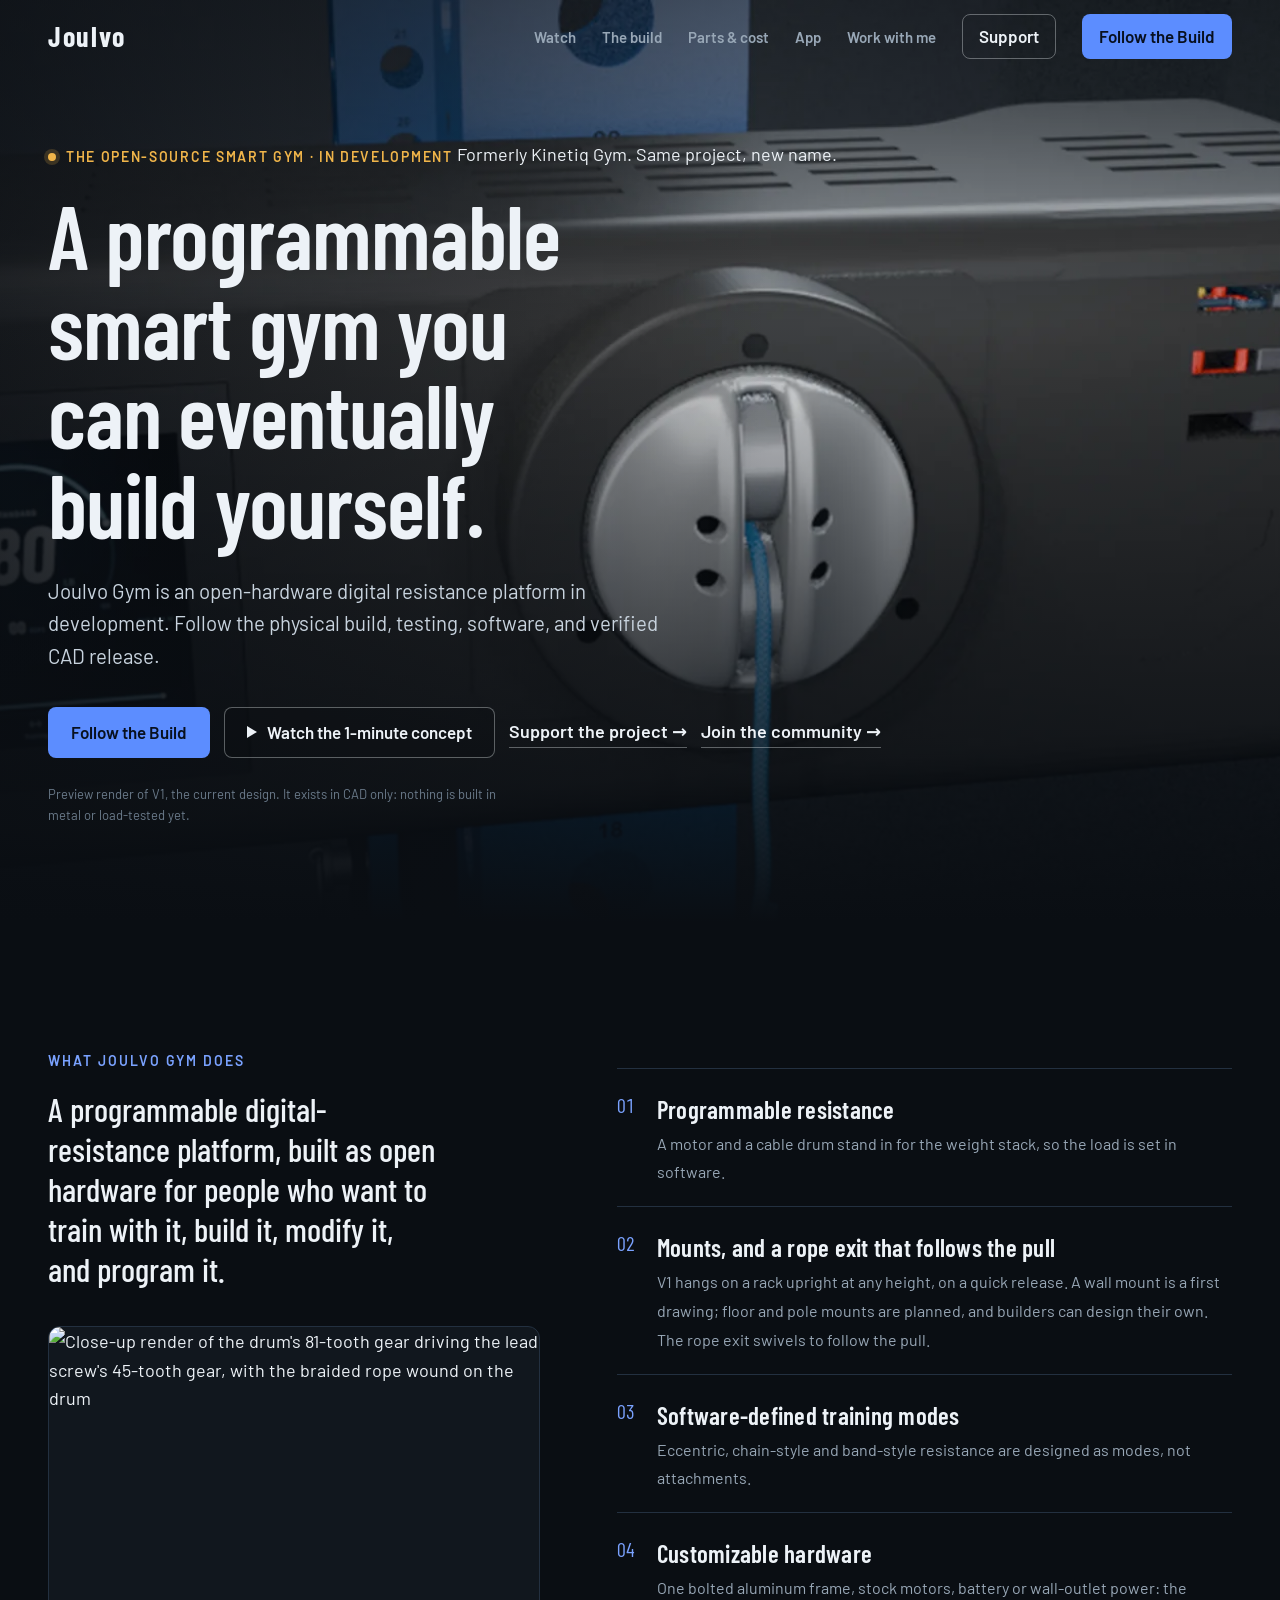
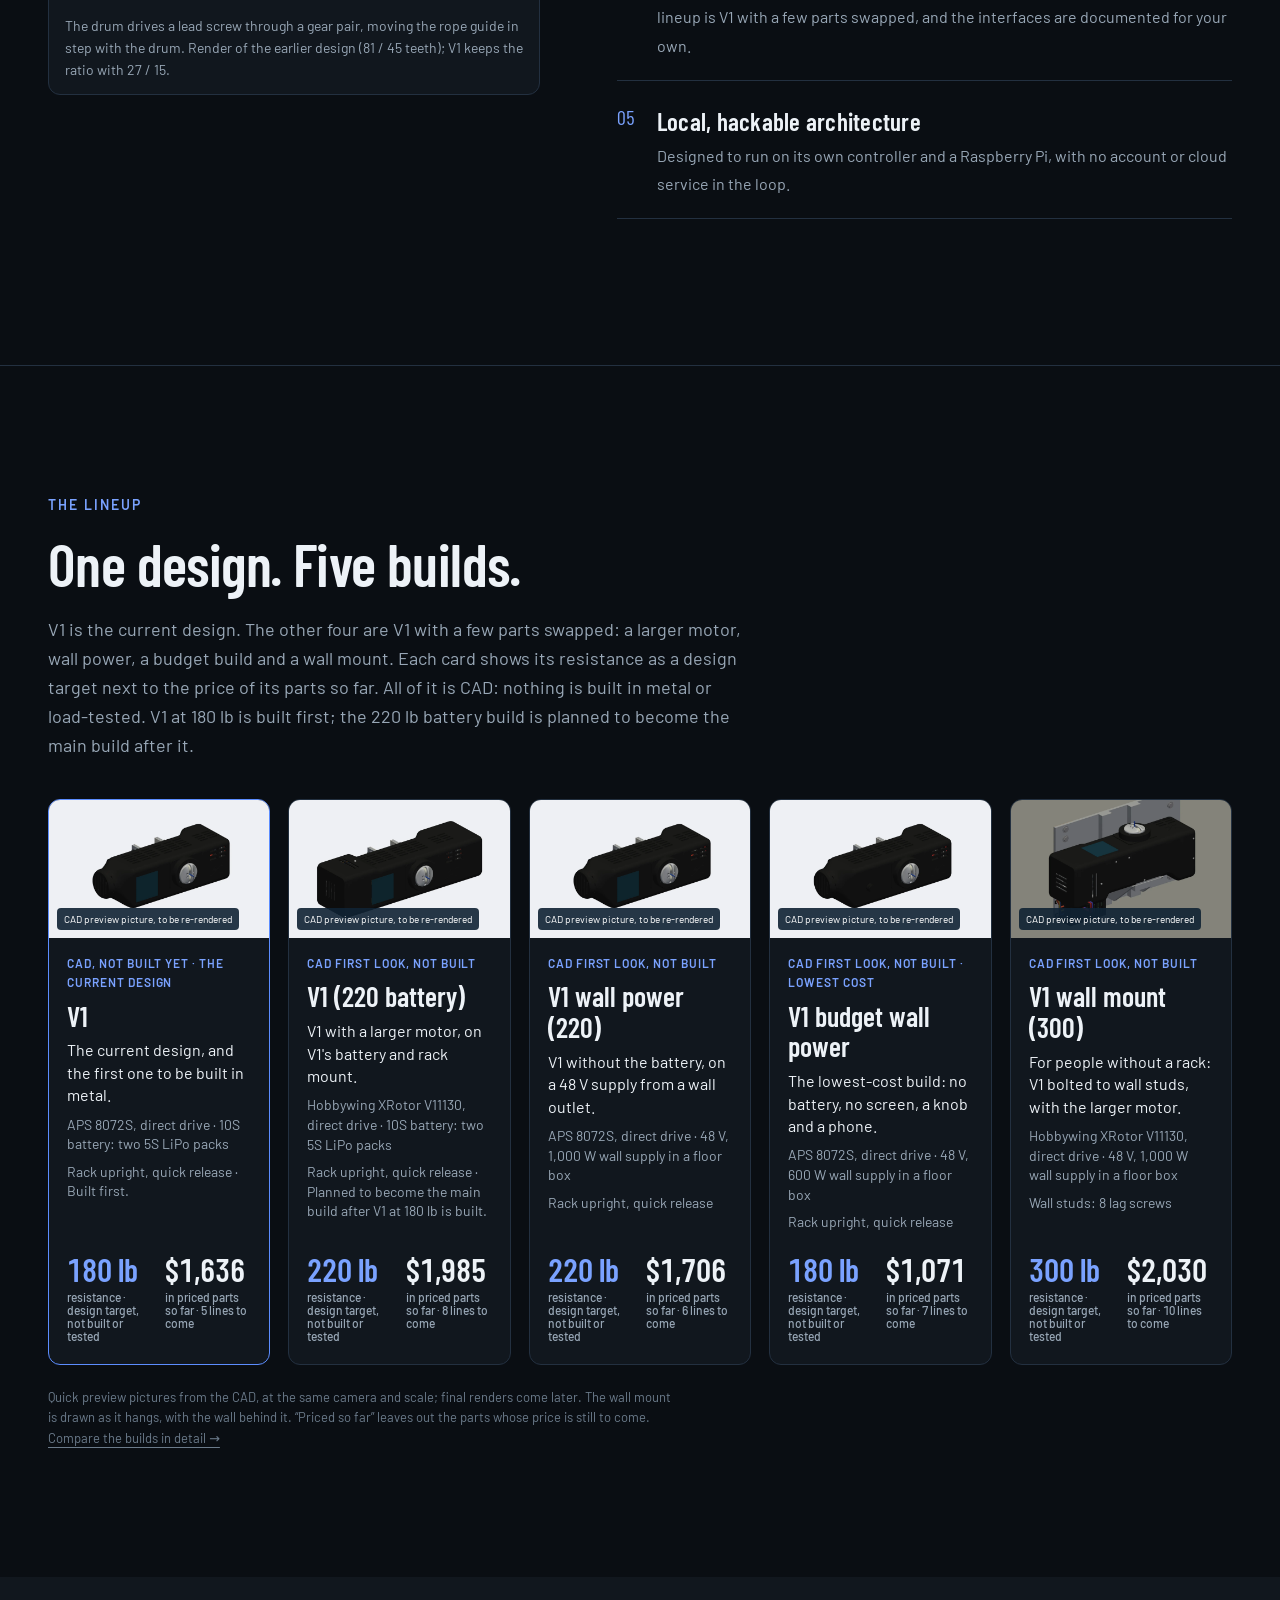
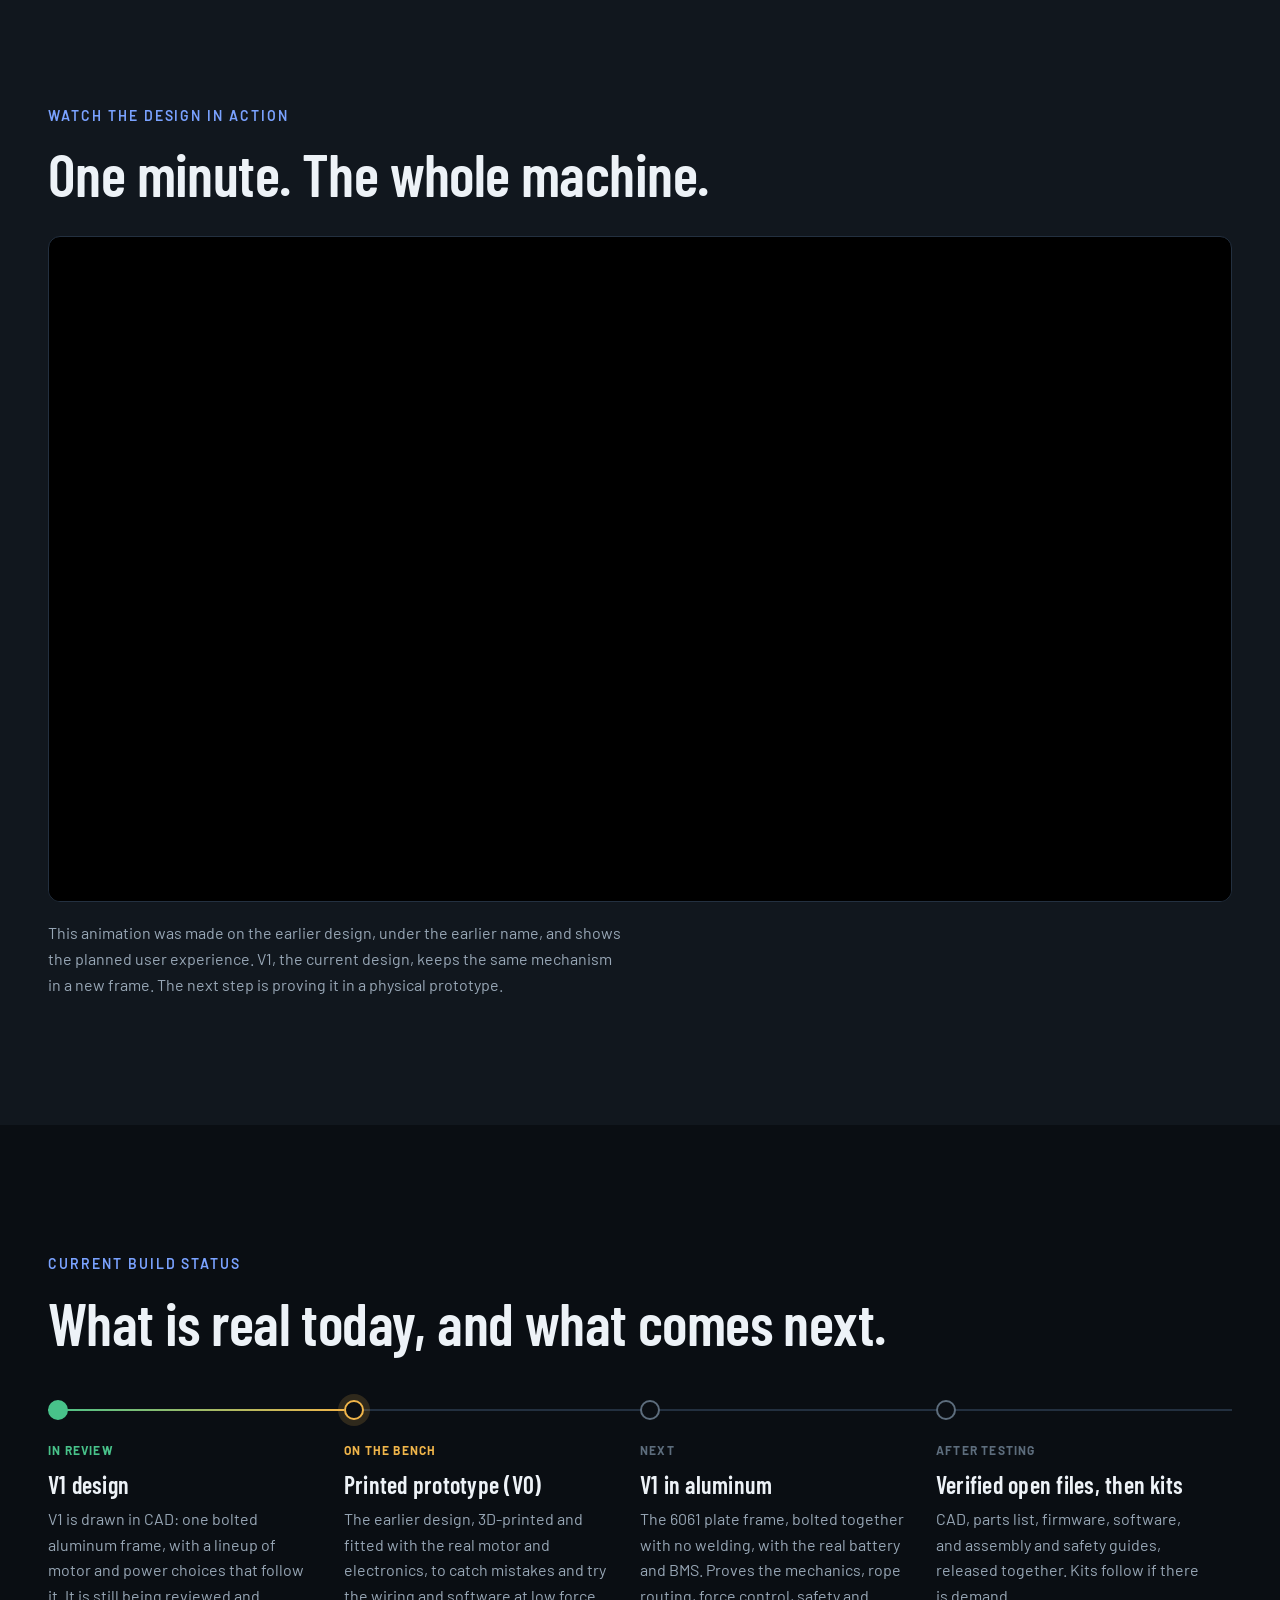
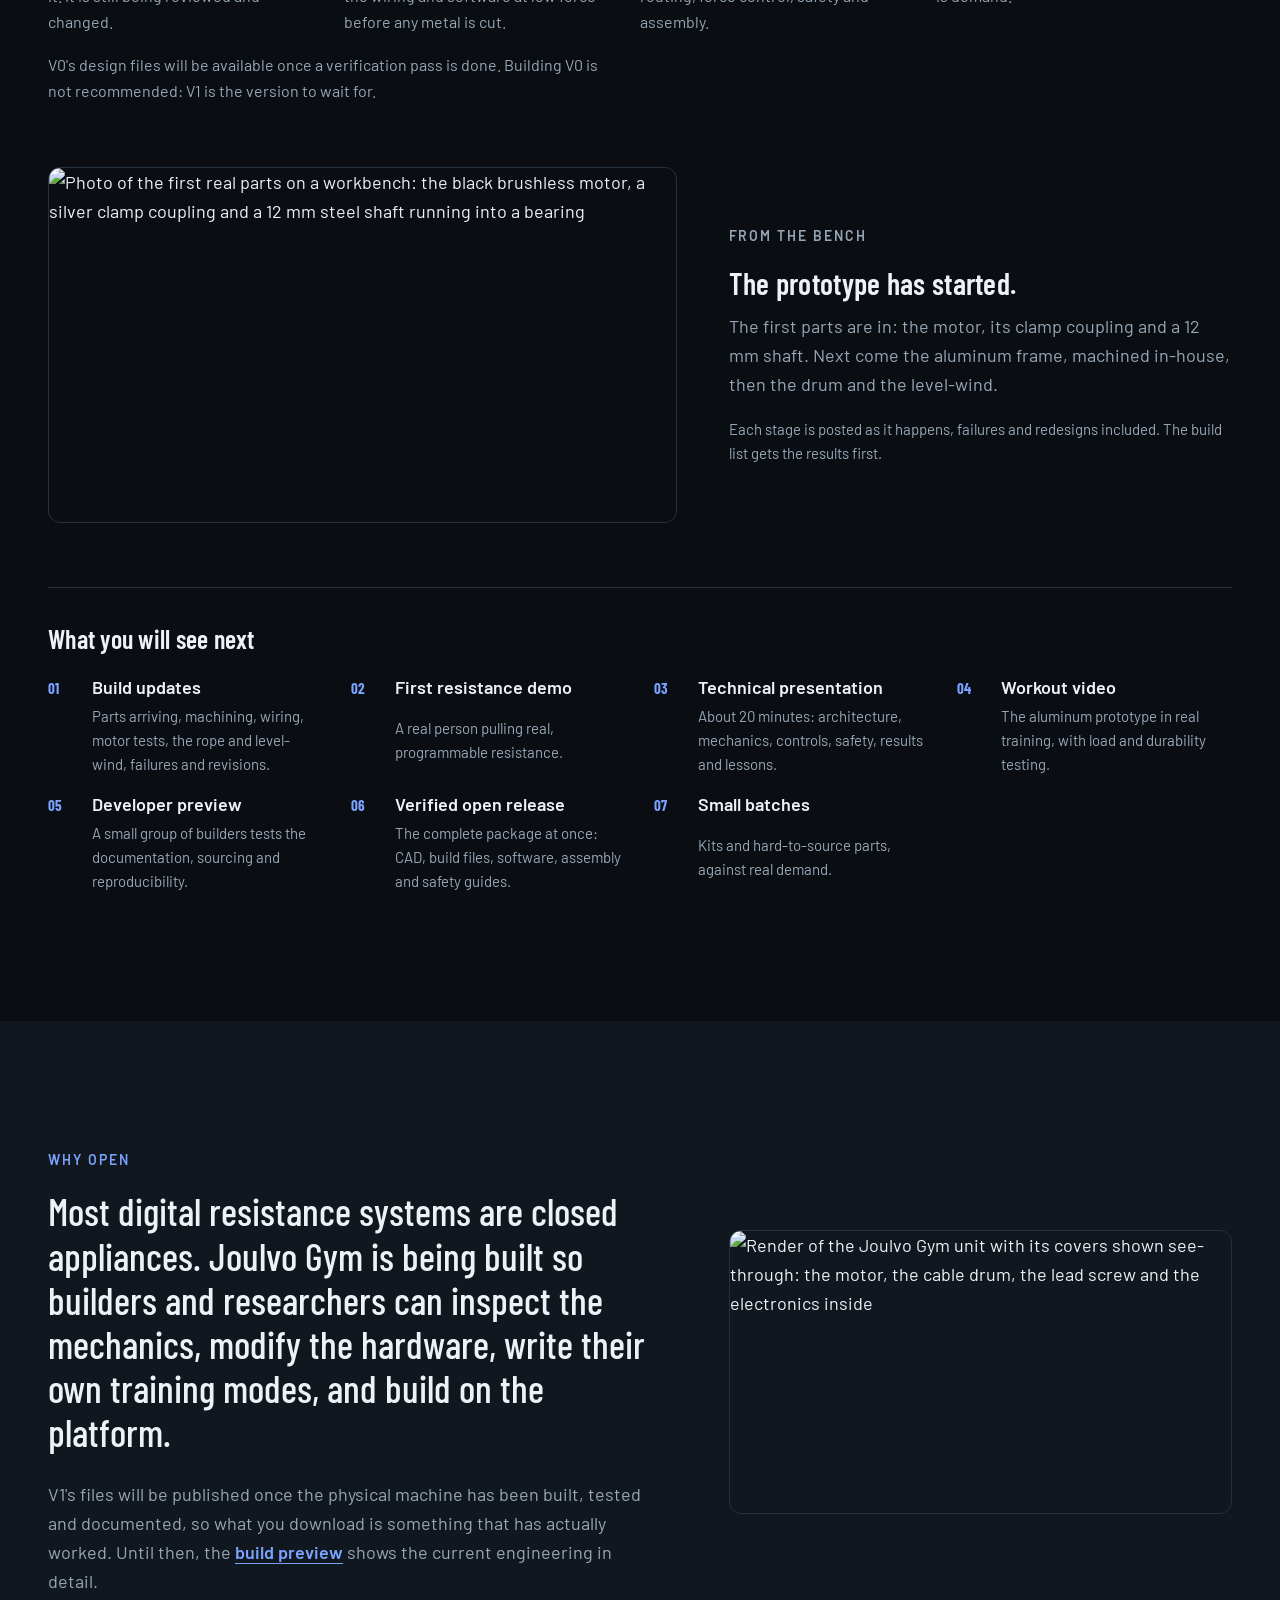
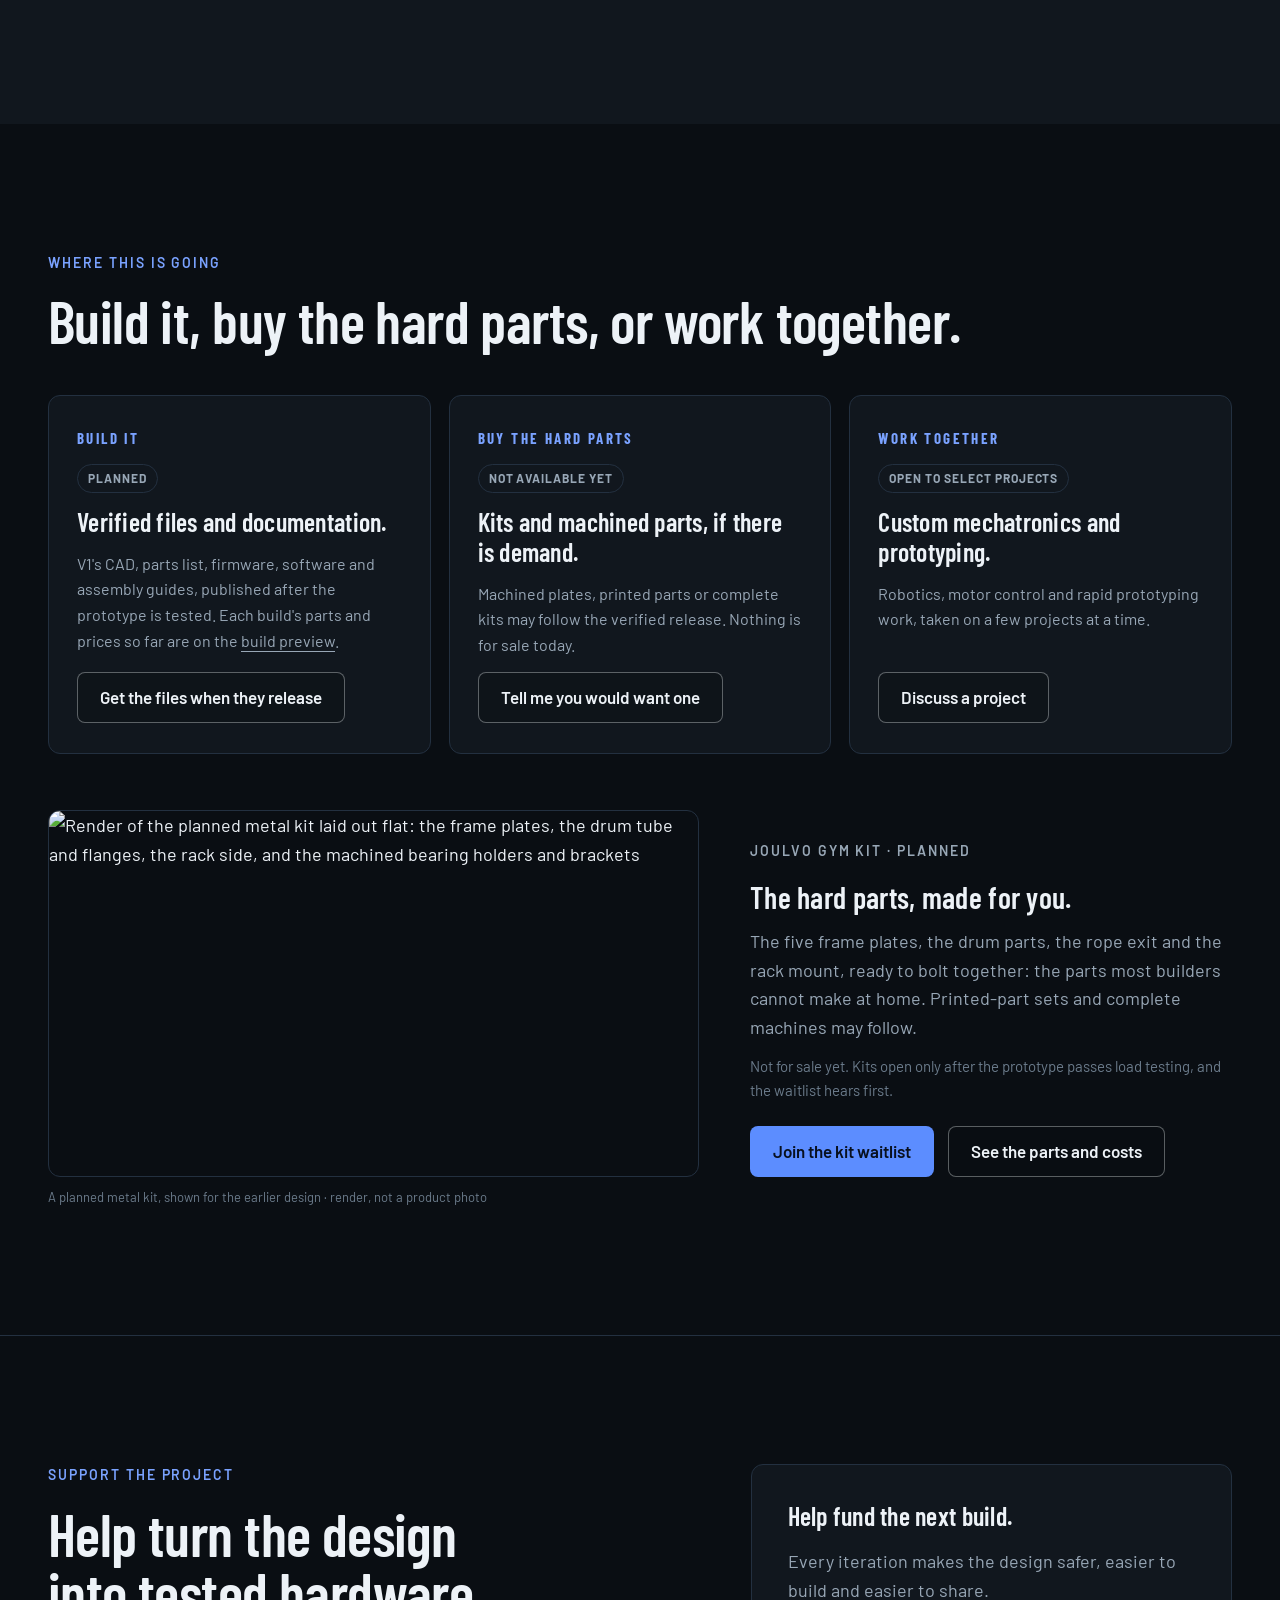
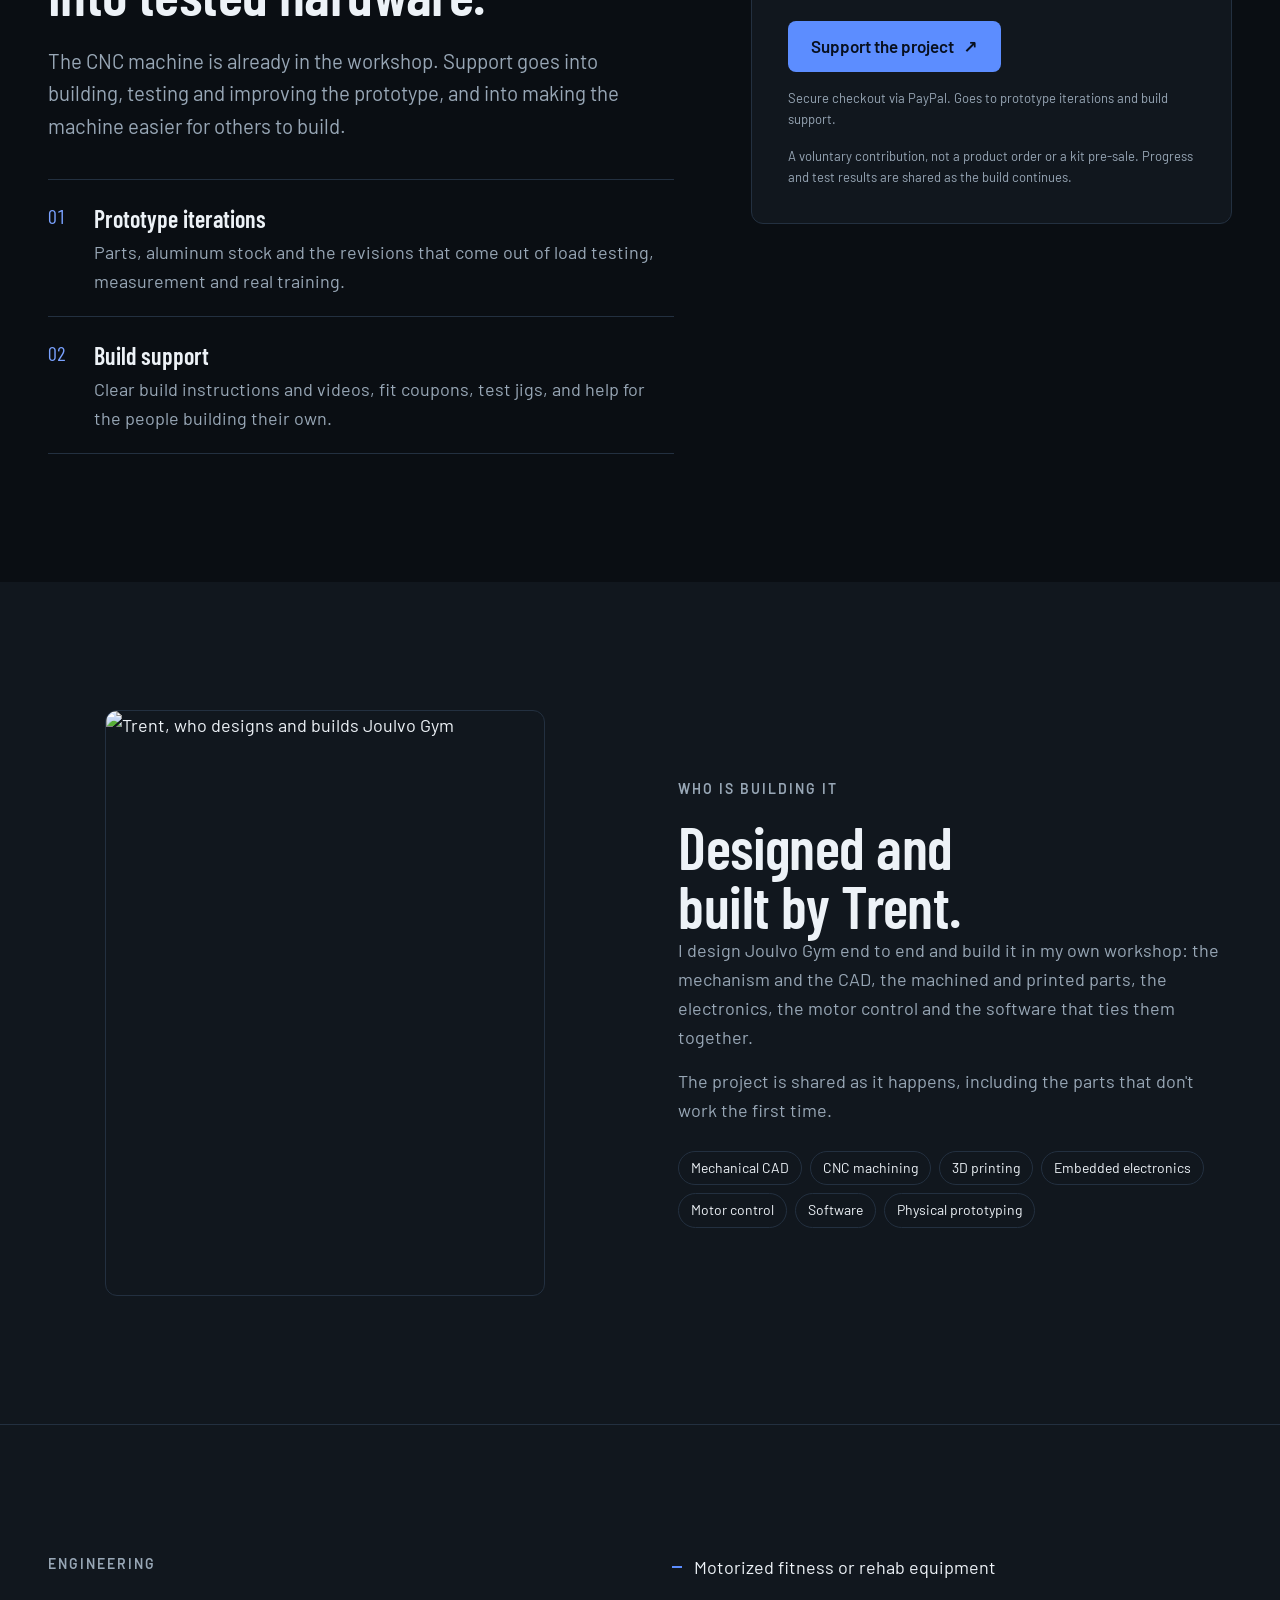
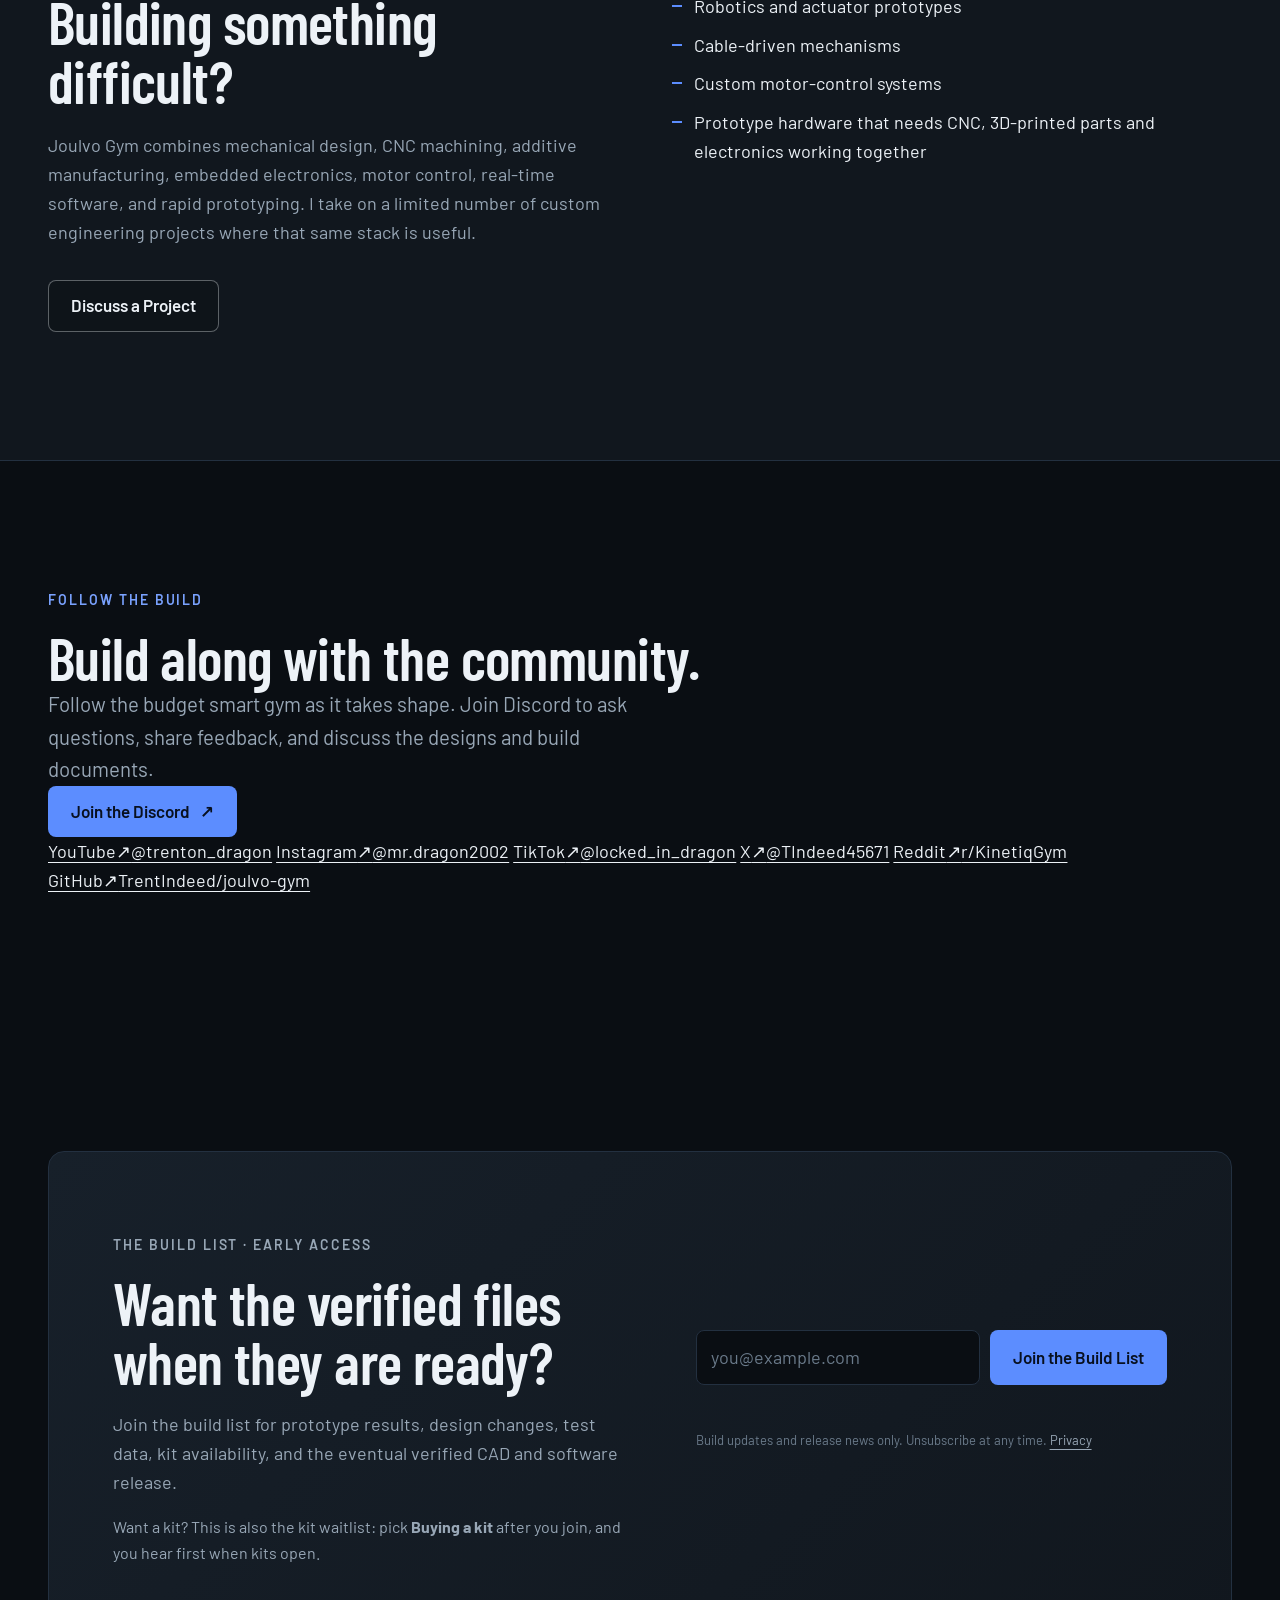
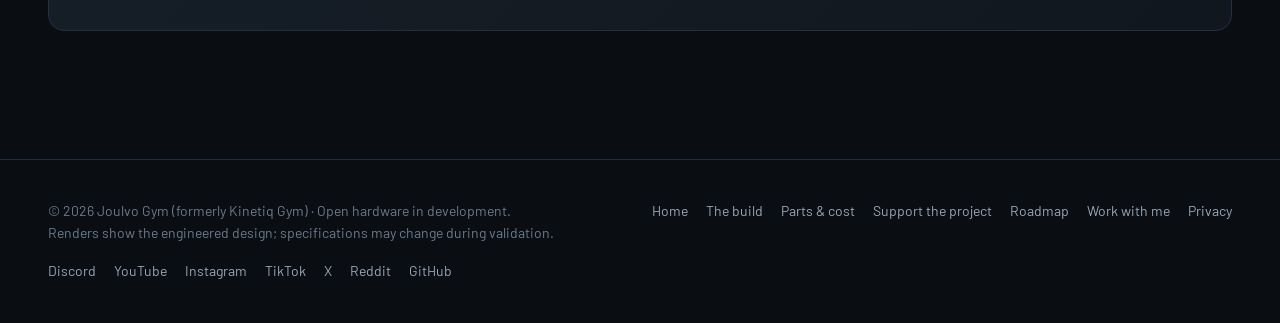
==== commit de9838ed: "Site: new repository address, and http://joulvo.com goes to https - The repository is TrentIndeed/jo" ====
--- a/site/index.html
+++ b/site/index.html
@@ -235,7 +235,7 @@
         <a class="community-card" href="https://www.tiktok.com/@locked_in_dragon" target="_blank" rel="noopener noreferrer"><span class="community-platform">TikTok<span aria-hidden="true">↗</span></span><span class="community-handle">@locked_in_dragon</span></a>
         <a class="community-card" href="https://x.com/TIndeed45671" target="_blank" rel="noopener noreferrer"><span class="community-platform">X<span aria-hidden="true">↗</span></span><span class="community-handle">@TIndeed45671</span></a>
         <a class="community-card" href="https://www.reddit.com/r/KinetiqGym/" target="_blank" rel="noopener noreferrer"><span class="community-platform">Reddit<span aria-hidden="true">↗</span></span><span class="community-handle">r/KinetiqGym</span></a>
-        <a class="community-card" href="https://github.com/TrentIndeed/kinetiqgym" target="_blank" rel="noopener noreferrer"><span class="community-platform">GitHub<span aria-hidden="true">↗</span></span><span class="community-handle">TrentIndeed/kinetiqgym</span></a>
+        <a class="community-card" href="https://github.com/TrentIndeed/joulvo-gym" target="_blank" rel="noopener noreferrer"><span class="community-platform">GitHub<span aria-hidden="true">↗</span></span><span class="community-handle">TrentIndeed/joulvo-gym</span></a>
       </div>
     </div>
   </section>
@@ -283,7 +283,7 @@
   <div class="wrap">
     <p>© 2026 Joulvo Gym <span class="formerly-note">(formerly Kinetiq Gym)</span> · Open hardware in development. Renders show the engineered design; specifications may change during validation.</p>
     <nav aria-label="Footer"><a href="/">Home</a><a href="/build">The build</a><a href="/build#parts">Parts &amp; cost</a><a href="/#support">Support the project</a><a href="/docs/roadmap">Roadmap</a><a href="/work">Work with me</a><a href="/privacy">Privacy</a></nav>
-    <nav class="community-links" aria-label="Social links"><a href="https://discord.gg/ZMmpJqFHbB" target="_blank" rel="noopener noreferrer">Discord</a><a href="https://www.youtube.com/@trenton_dragon" target="_blank" rel="noopener noreferrer">YouTube</a><a href="https://www.instagram.com/mr.dragon2002/" target="_blank" rel="noopener noreferrer">Instagram</a><a href="https://www.tiktok.com/@locked_in_dragon" target="_blank" rel="noopener noreferrer">TikTok</a><a href="https://x.com/TIndeed45671" target="_blank" rel="noopener noreferrer">X</a><a href="https://www.reddit.com/r/KinetiqGym/" target="_blank" rel="noopener noreferrer">Reddit</a><a href="https://github.com/TrentIndeed/kinetiqgym" target="_blank" rel="noopener noreferrer">GitHub</a></nav>
+    <nav class="community-links" aria-label="Social links"><a href="https://discord.gg/ZMmpJqFHbB" target="_blank" rel="noopener noreferrer">Discord</a><a href="https://www.youtube.com/@trenton_dragon" target="_blank" rel="noopener noreferrer">YouTube</a><a href="https://www.instagram.com/mr.dragon2002/" target="_blank" rel="noopener noreferrer">Instagram</a><a href="https://www.tiktok.com/@locked_in_dragon" target="_blank" rel="noopener noreferrer">TikTok</a><a href="https://x.com/TIndeed45671" target="_blank" rel="noopener noreferrer">X</a><a href="https://www.reddit.com/r/KinetiqGym/" target="_blank" rel="noopener noreferrer">Reddit</a><a href="https://github.com/TrentIndeed/joulvo-gym" target="_blank" rel="noopener noreferrer">GitHub</a></nav>
   </div>
 </footer>
 
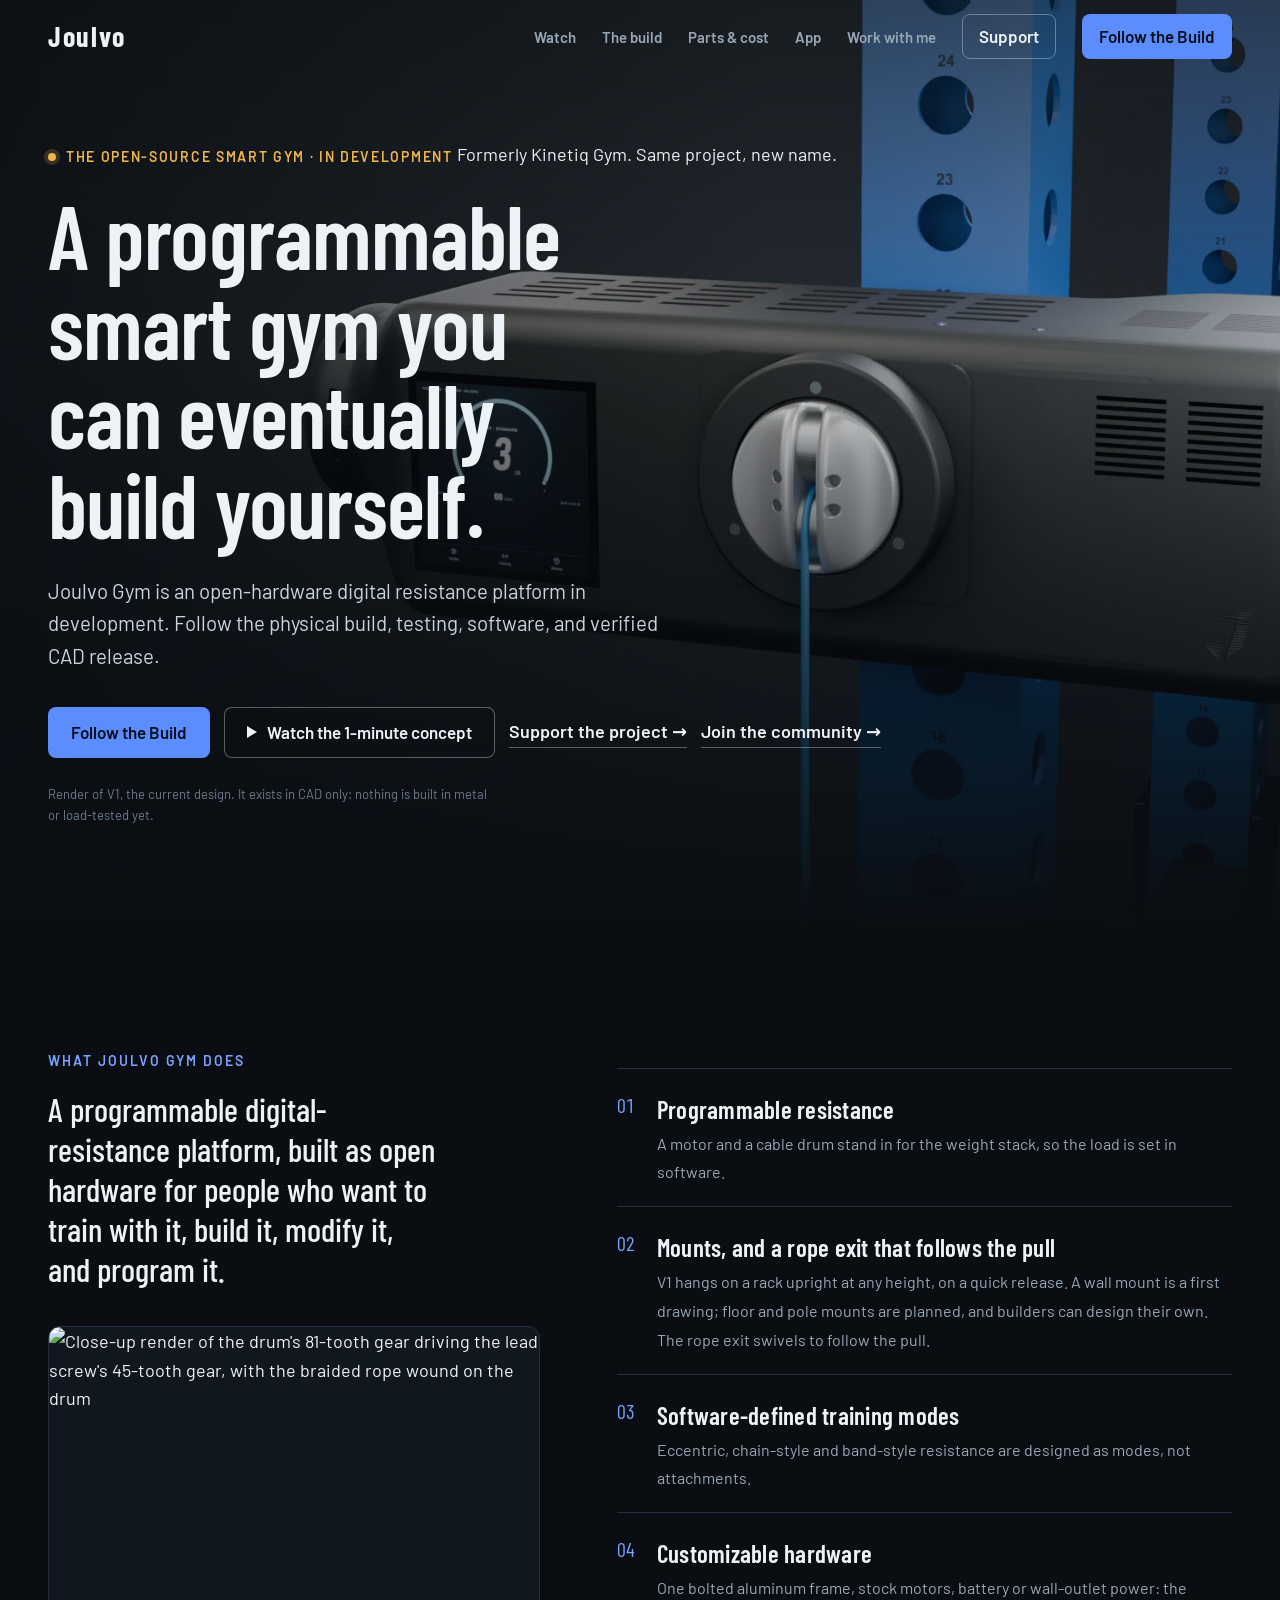
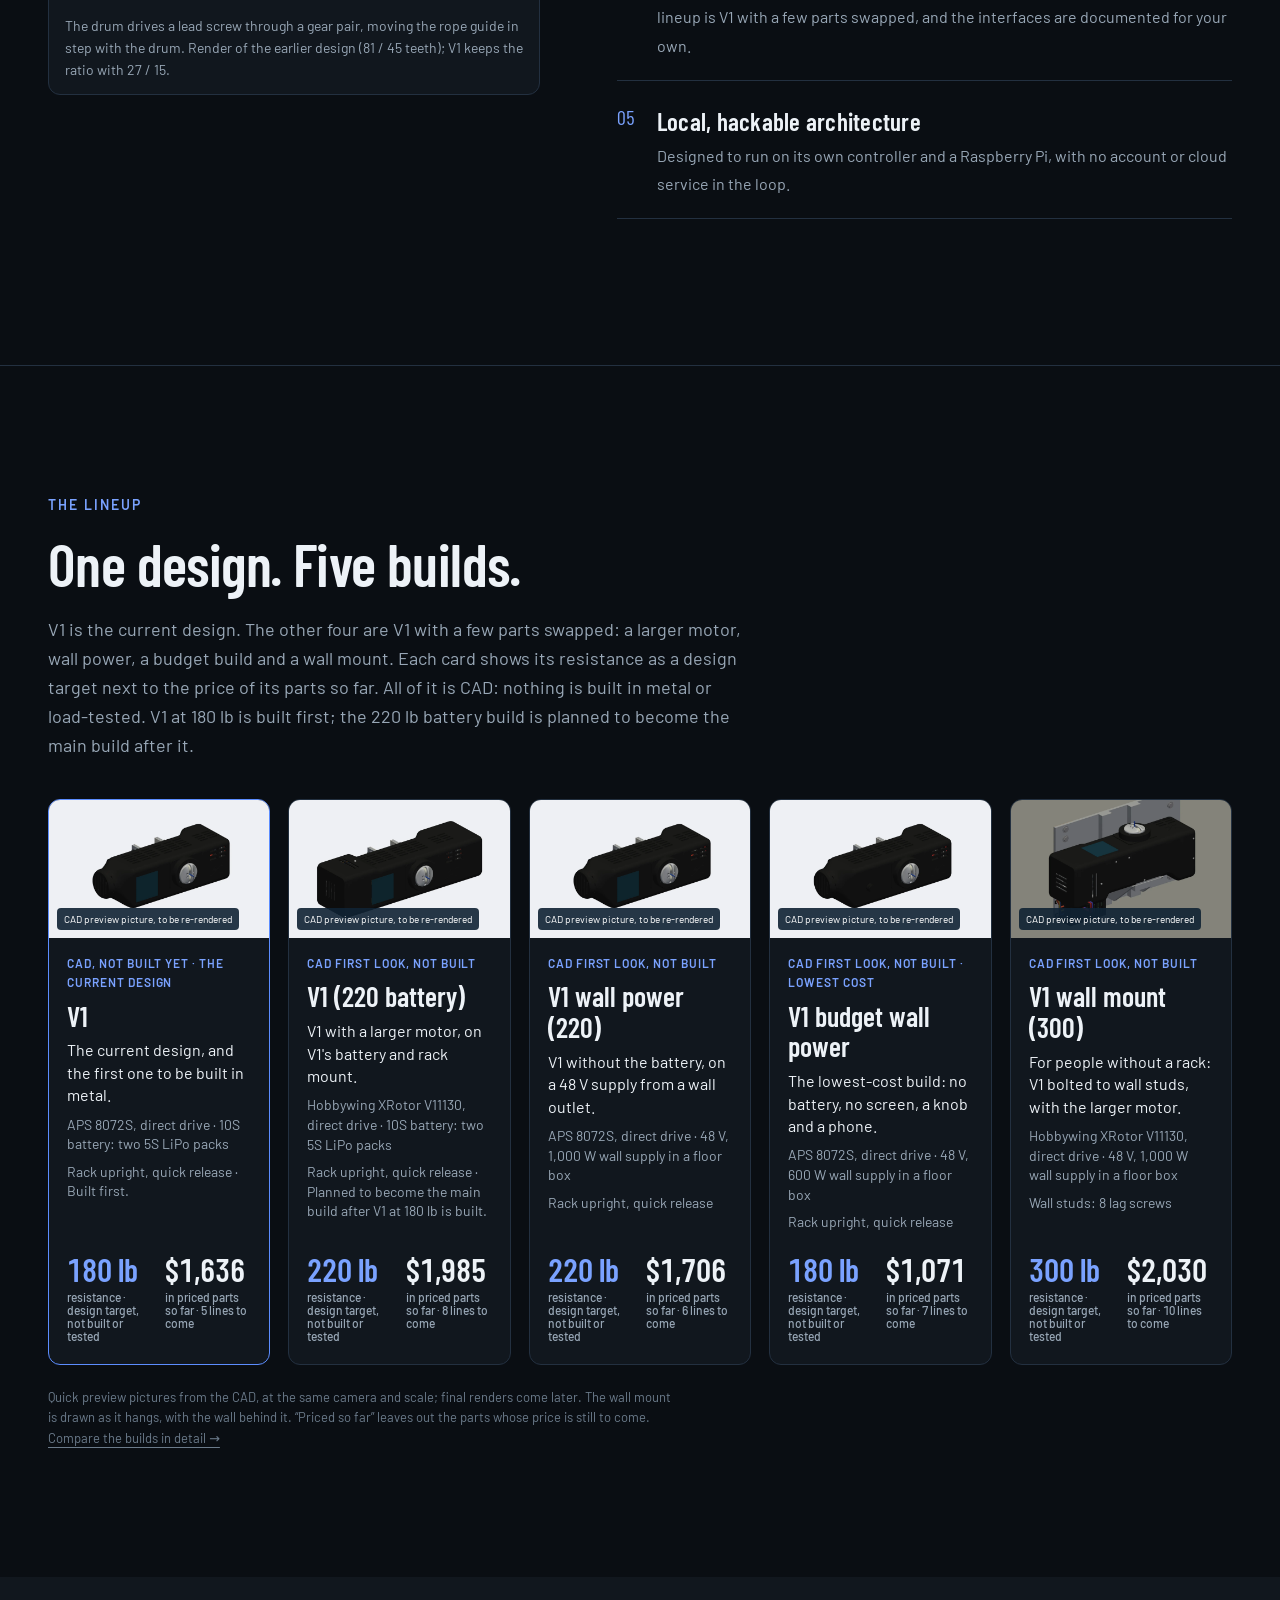
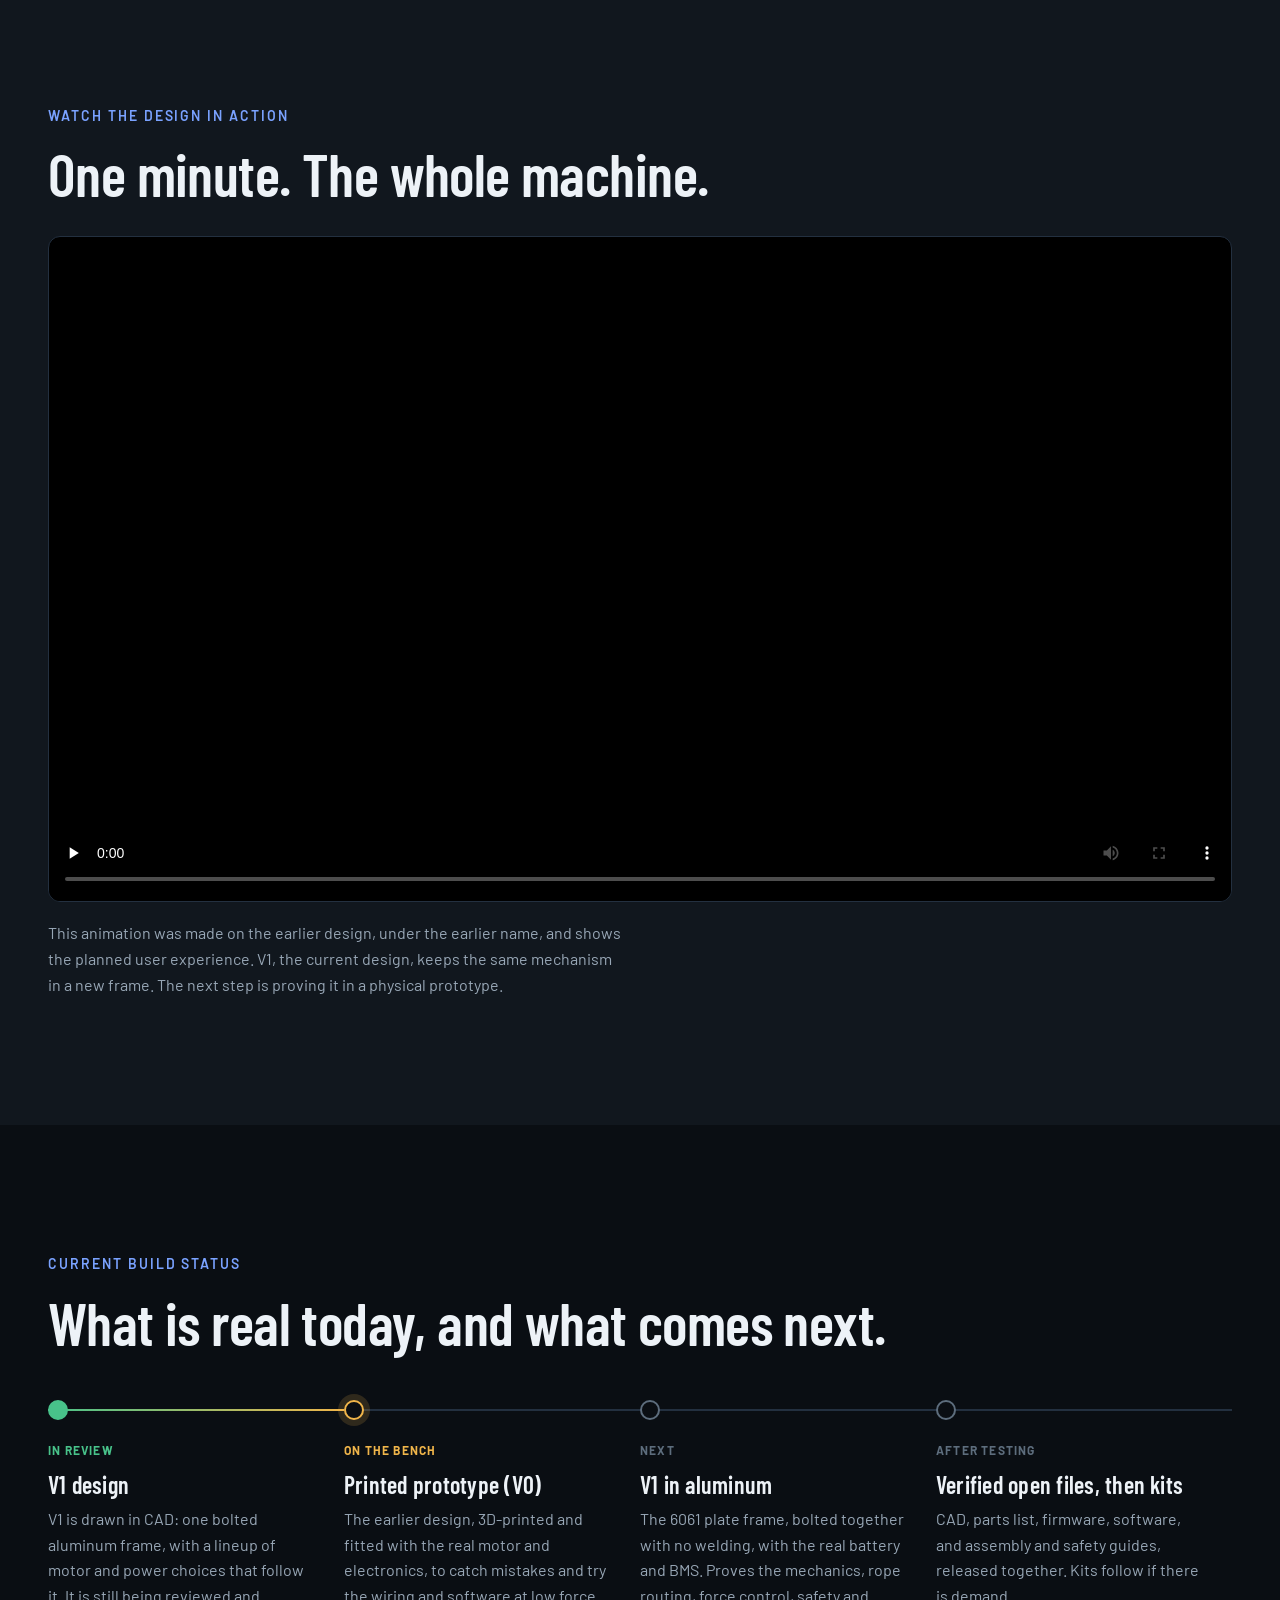
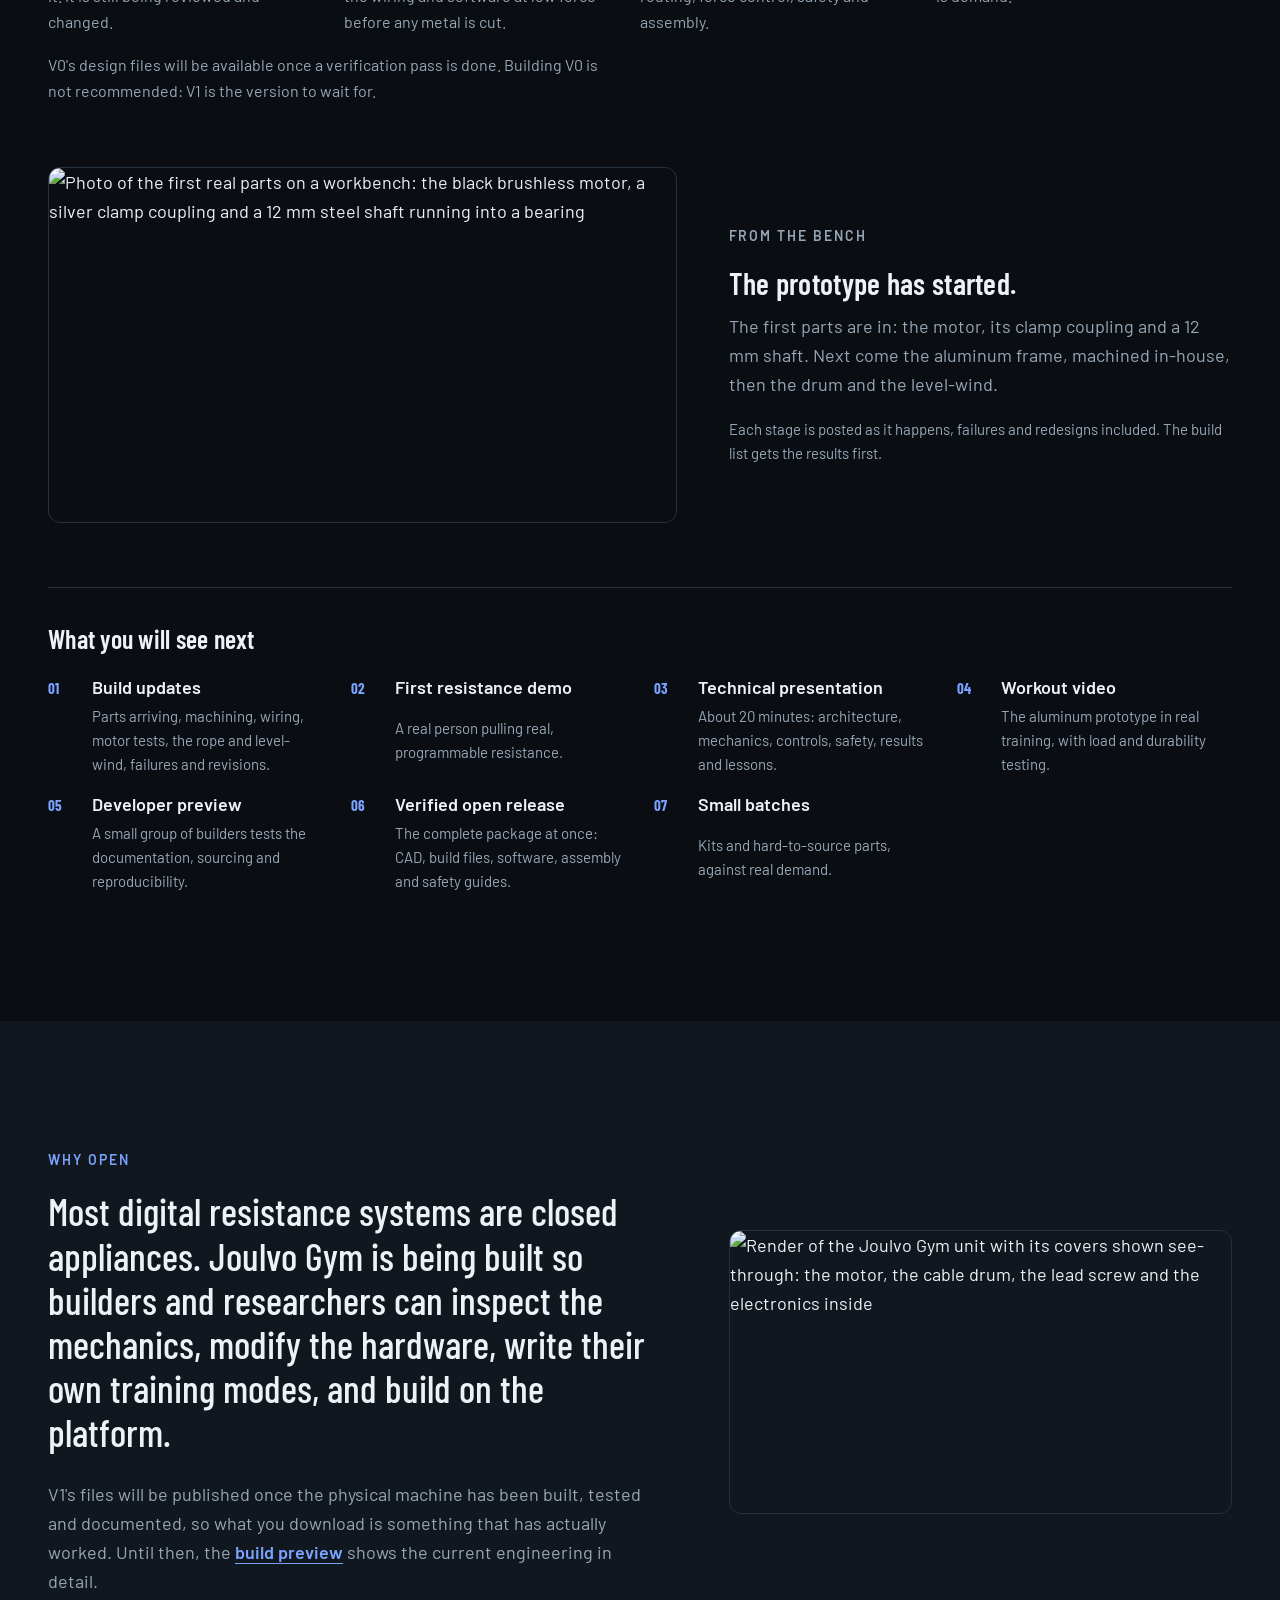
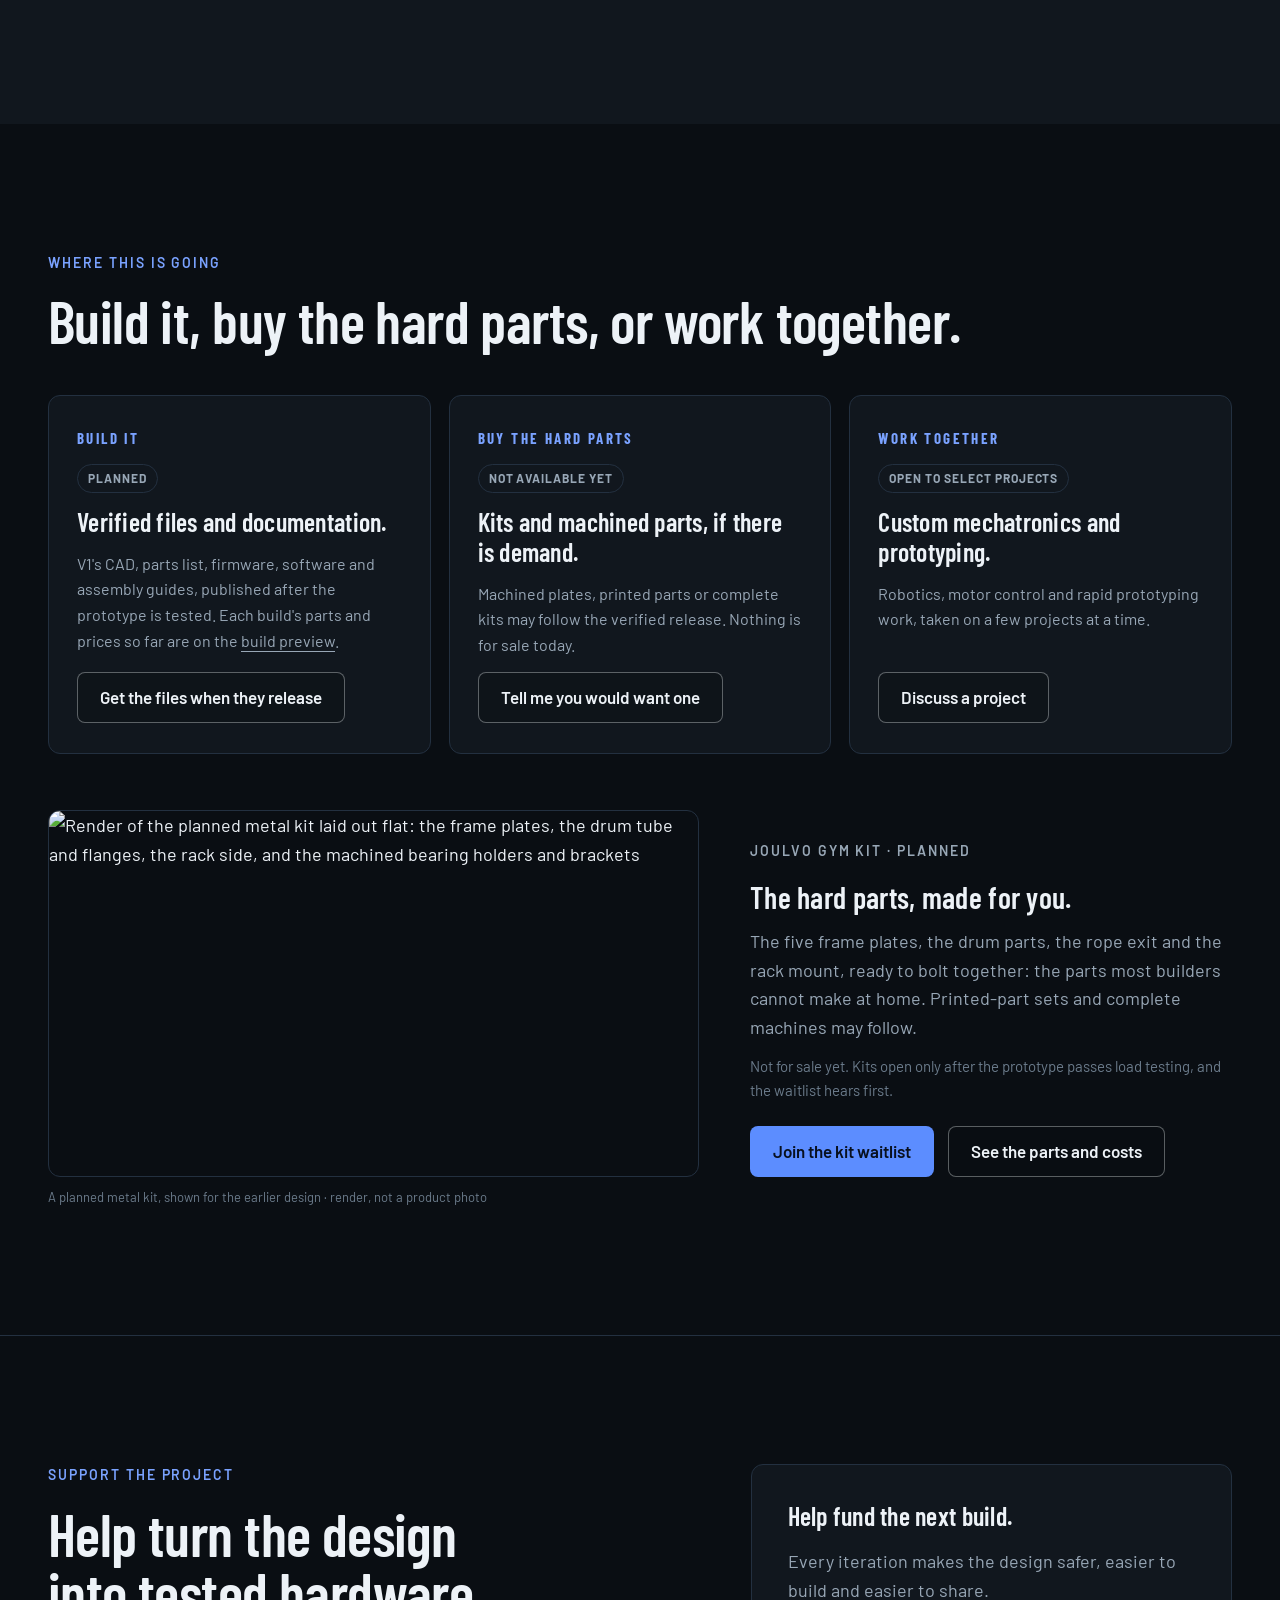
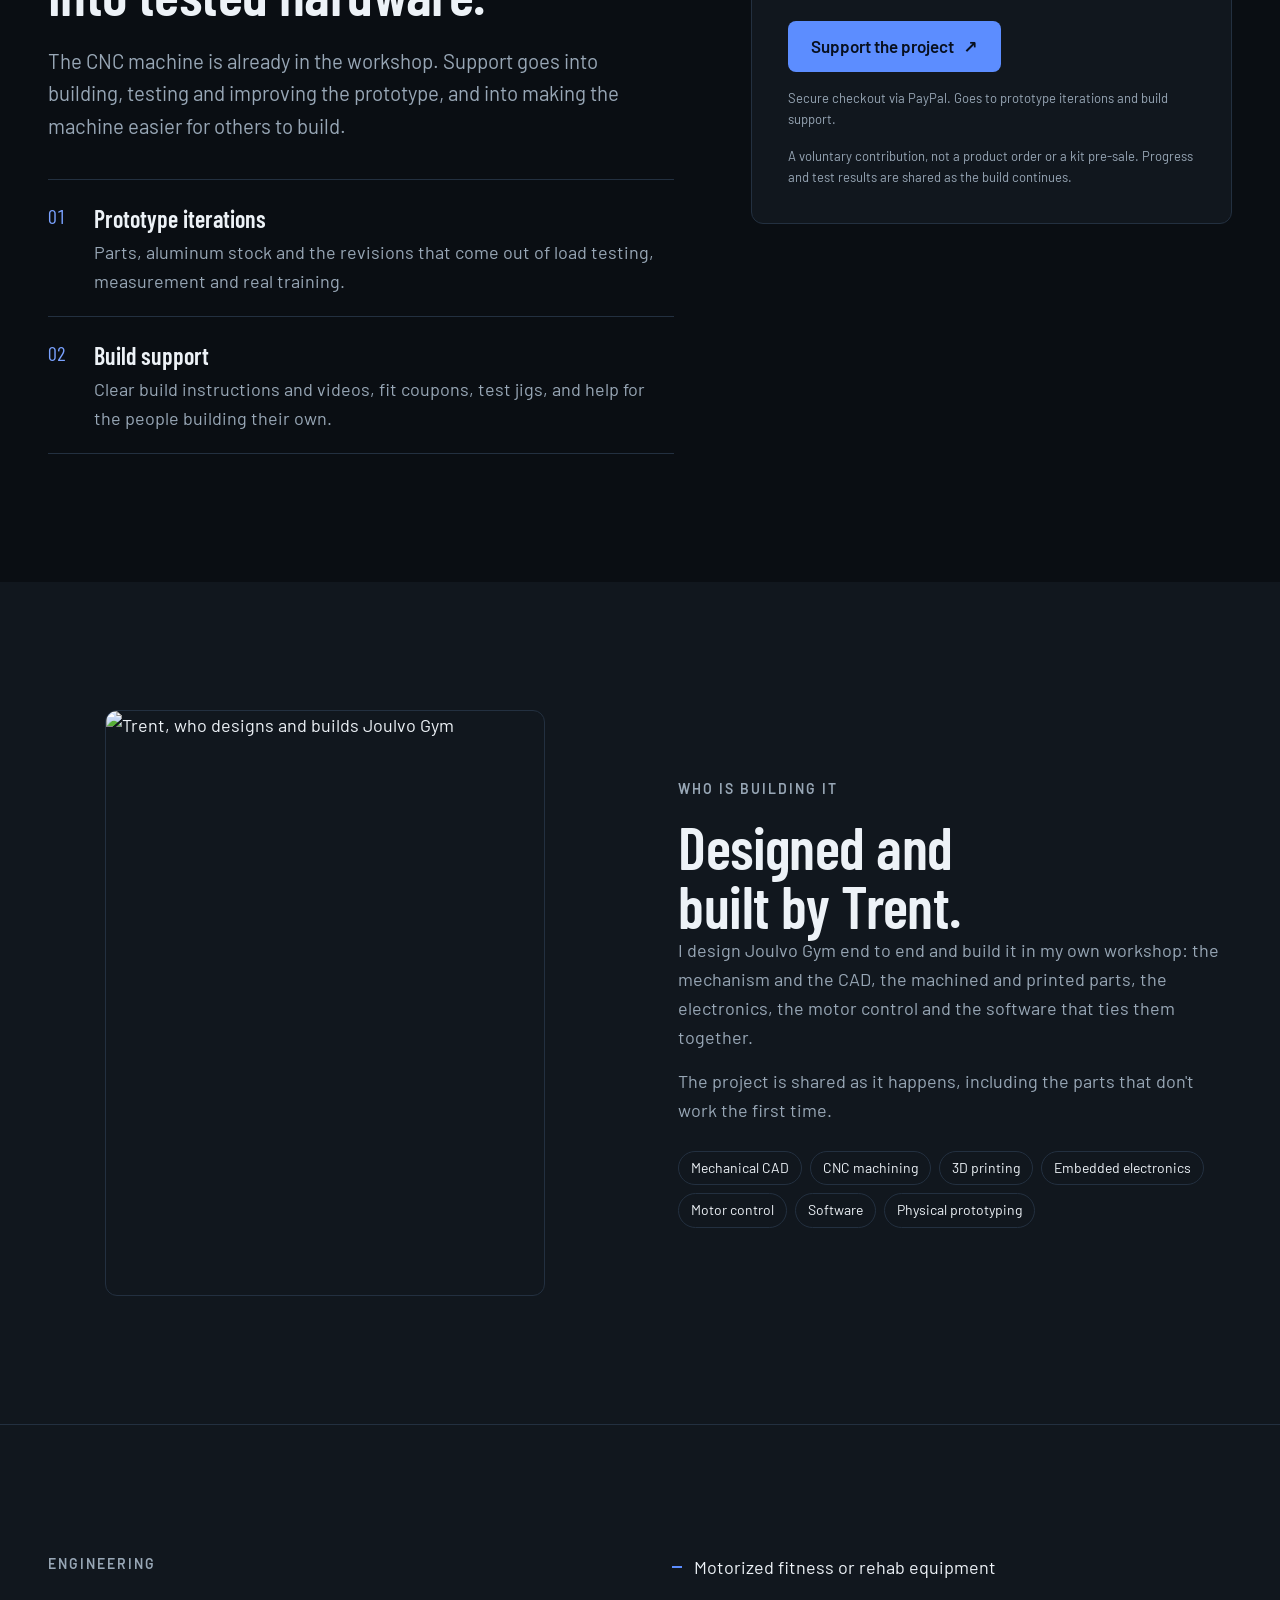
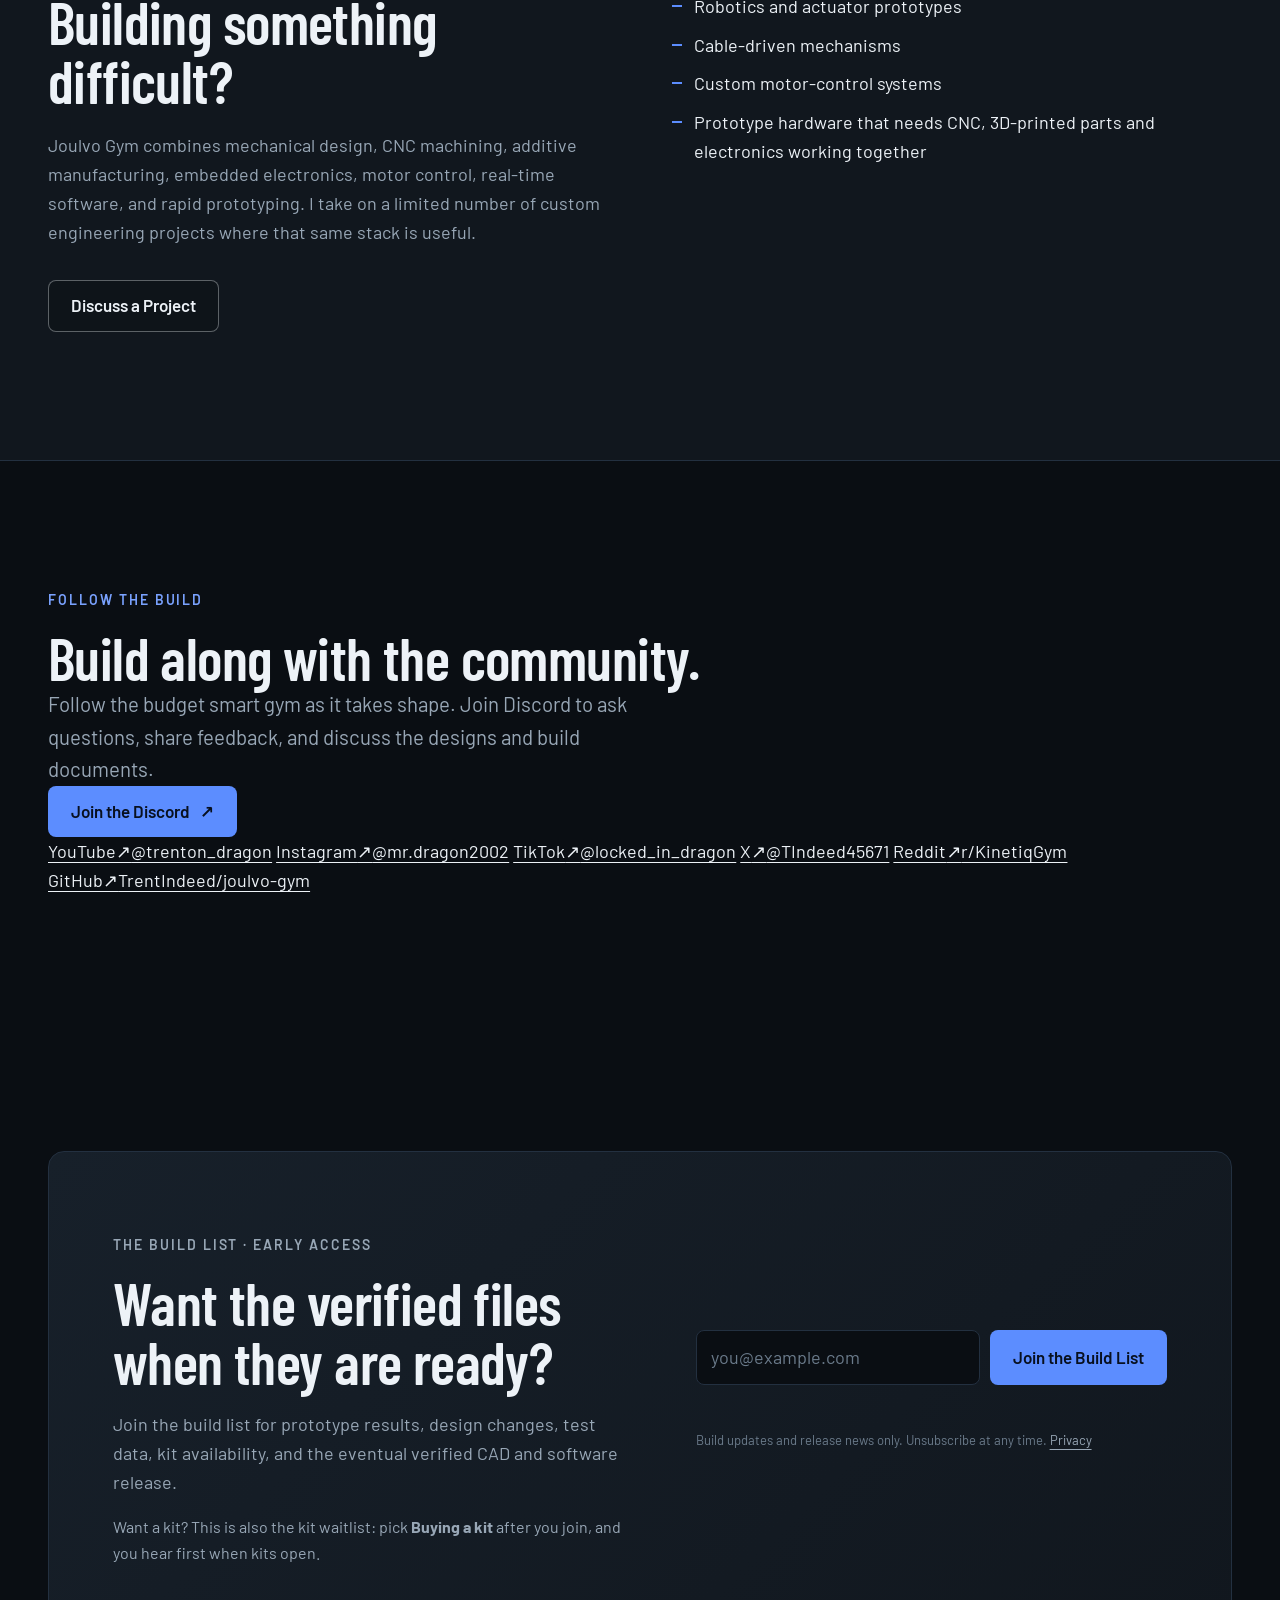
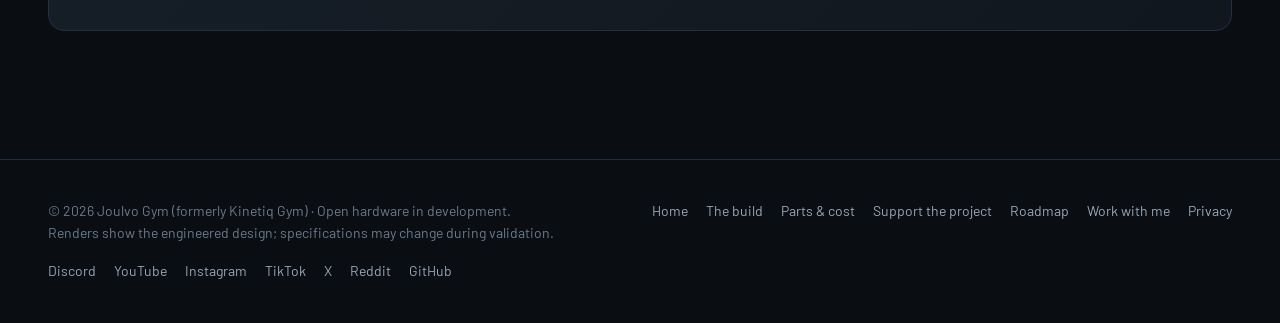
==== commit 56ccecf9: "Site: the final hero loop of V1, readable on phones" ====
--- a/site/index.html
+++ b/site/index.html
@@ -32,9 +32,9 @@
 <main id="main">
   <!-- A. hero: the film is the image -->
   <section class="hero" aria-labelledby="hero-title">
-    <!-- November 20: the hero shows V1. This loop is a low-quality preview (an upscale), to be replaced by the final render. -->
-    <video class="hero-video" autoplay muted loop playsinline preload="metadata" poster="media/launch/hero-v1-preview-poster.webp" aria-hidden="true">
-      <source src="media/launch/hero-v1-preview.mp4" type="video/mp4">
+    <!-- The hero shows V1, rendered from the CAD (November 23). -->
+    <video class="hero-video" autoplay muted loop playsinline preload="metadata" poster="media/launch/joulvo-hero-v1-poster.webp" aria-hidden="true">
+      <source src="media/launch/joulvo-hero-v1.mp4" type="video/mp4">
     </video>
     <div class="wrap">
       <p class="status-tag">The open-source smart gym · in development</p>
@@ -47,7 +47,7 @@
         <a class="text-link" href="#support">Support the project <span aria-hidden="true">→</span></a>
           <a class="text-link" href="#community">Join the community <span aria-hidden="true">→</span></a>
       </div>
-      <p class="render-note">Preview render of V1, the current design. It exists in CAD only: nothing is built in metal or load-tested yet.</p>
+      <p class="render-note">Render of V1, the current design. It exists in CAD only: nothing is built in metal or load-tested yet.</p>
     </div>
   </section>
 
--- a/site/home.css
+++ b/site/home.css
@@ -95,6 +95,10 @@
 .hero::after { content: ""; position: absolute; inset: 0; z-index: -1;
   background: linear-gradient(180deg, rgb(10 14 19 / .55) 0%, rgb(10 14 19 / .1) 35%, rgb(10 14 19 / .55) 65%, var(--bg) 100%),
               linear-gradient(90deg, rgb(10 14 19 / .75) 0%, rgb(10 14 19 / 0) 60%) }
+@media (max-aspect-ratio: 1/1) {
+  .hero video, .hero .poster { object-position: 68% 50% }
+  .hero::after { background: linear-gradient(180deg, rgb(10 14 19 / .6) 0%, rgb(10 14 19 / .45) 18%, rgb(10 14 19 / .66) 45%, rgb(10 14 19 / .74) 70%, var(--bg) 100%) }
+}
 .hero .wrap { width: 100%; padding-block: 140px clamp(56px, 8vw, 96px) }
 .hero h1 { max-width: 17ch }
 .hero .lede { margin-top: 26px; color: #c8d3de }
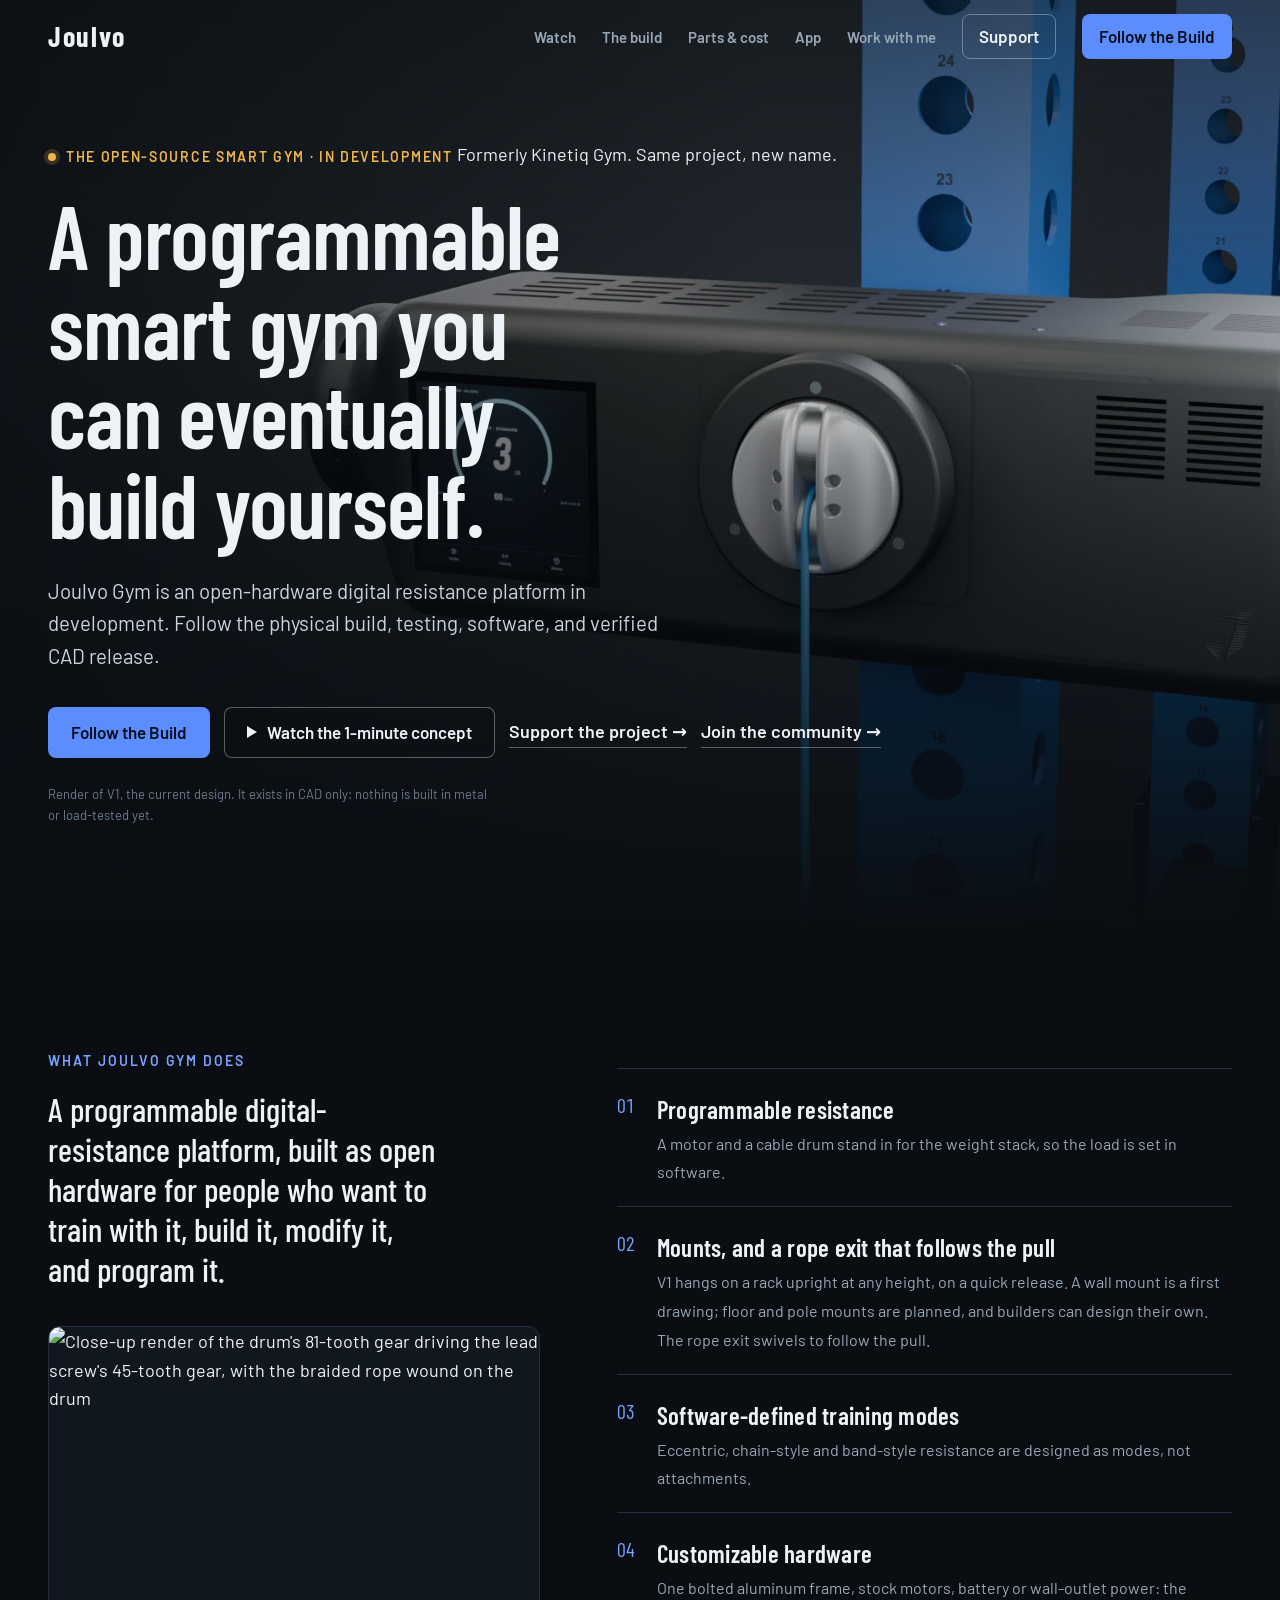
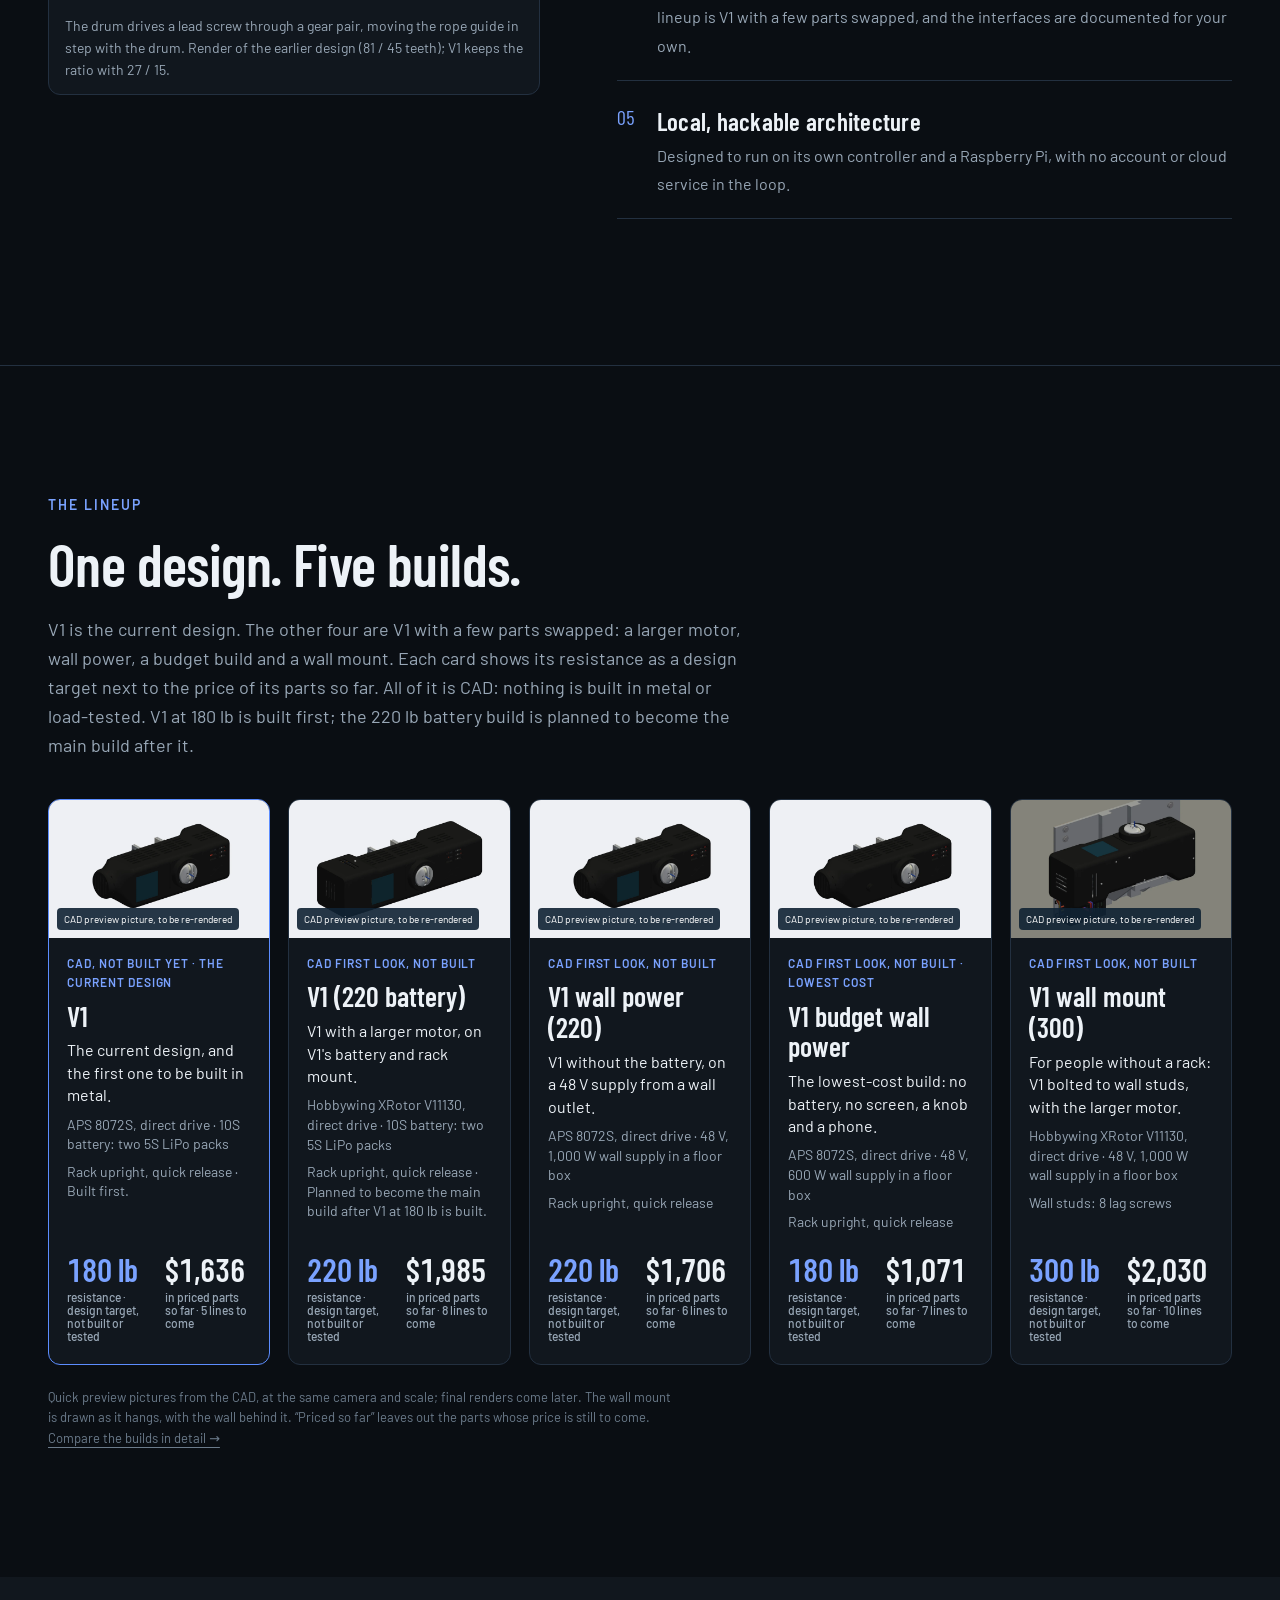
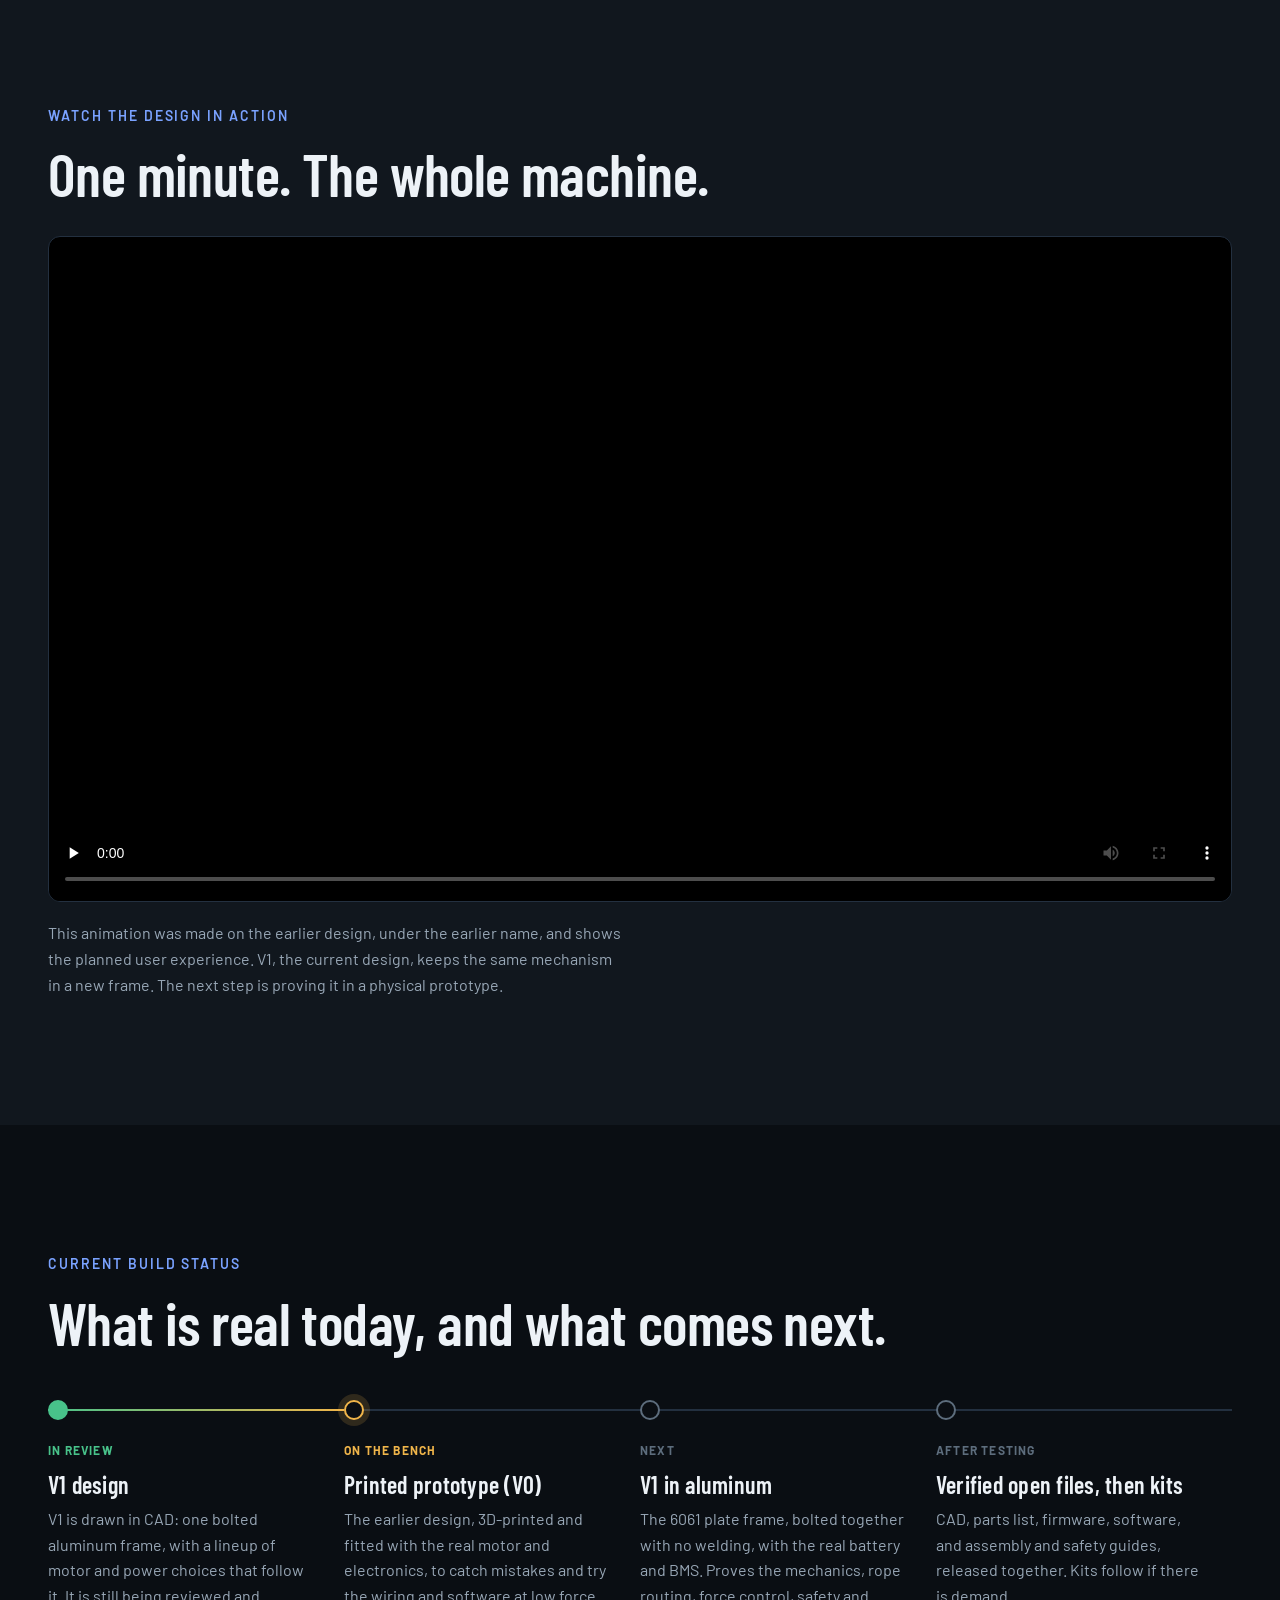
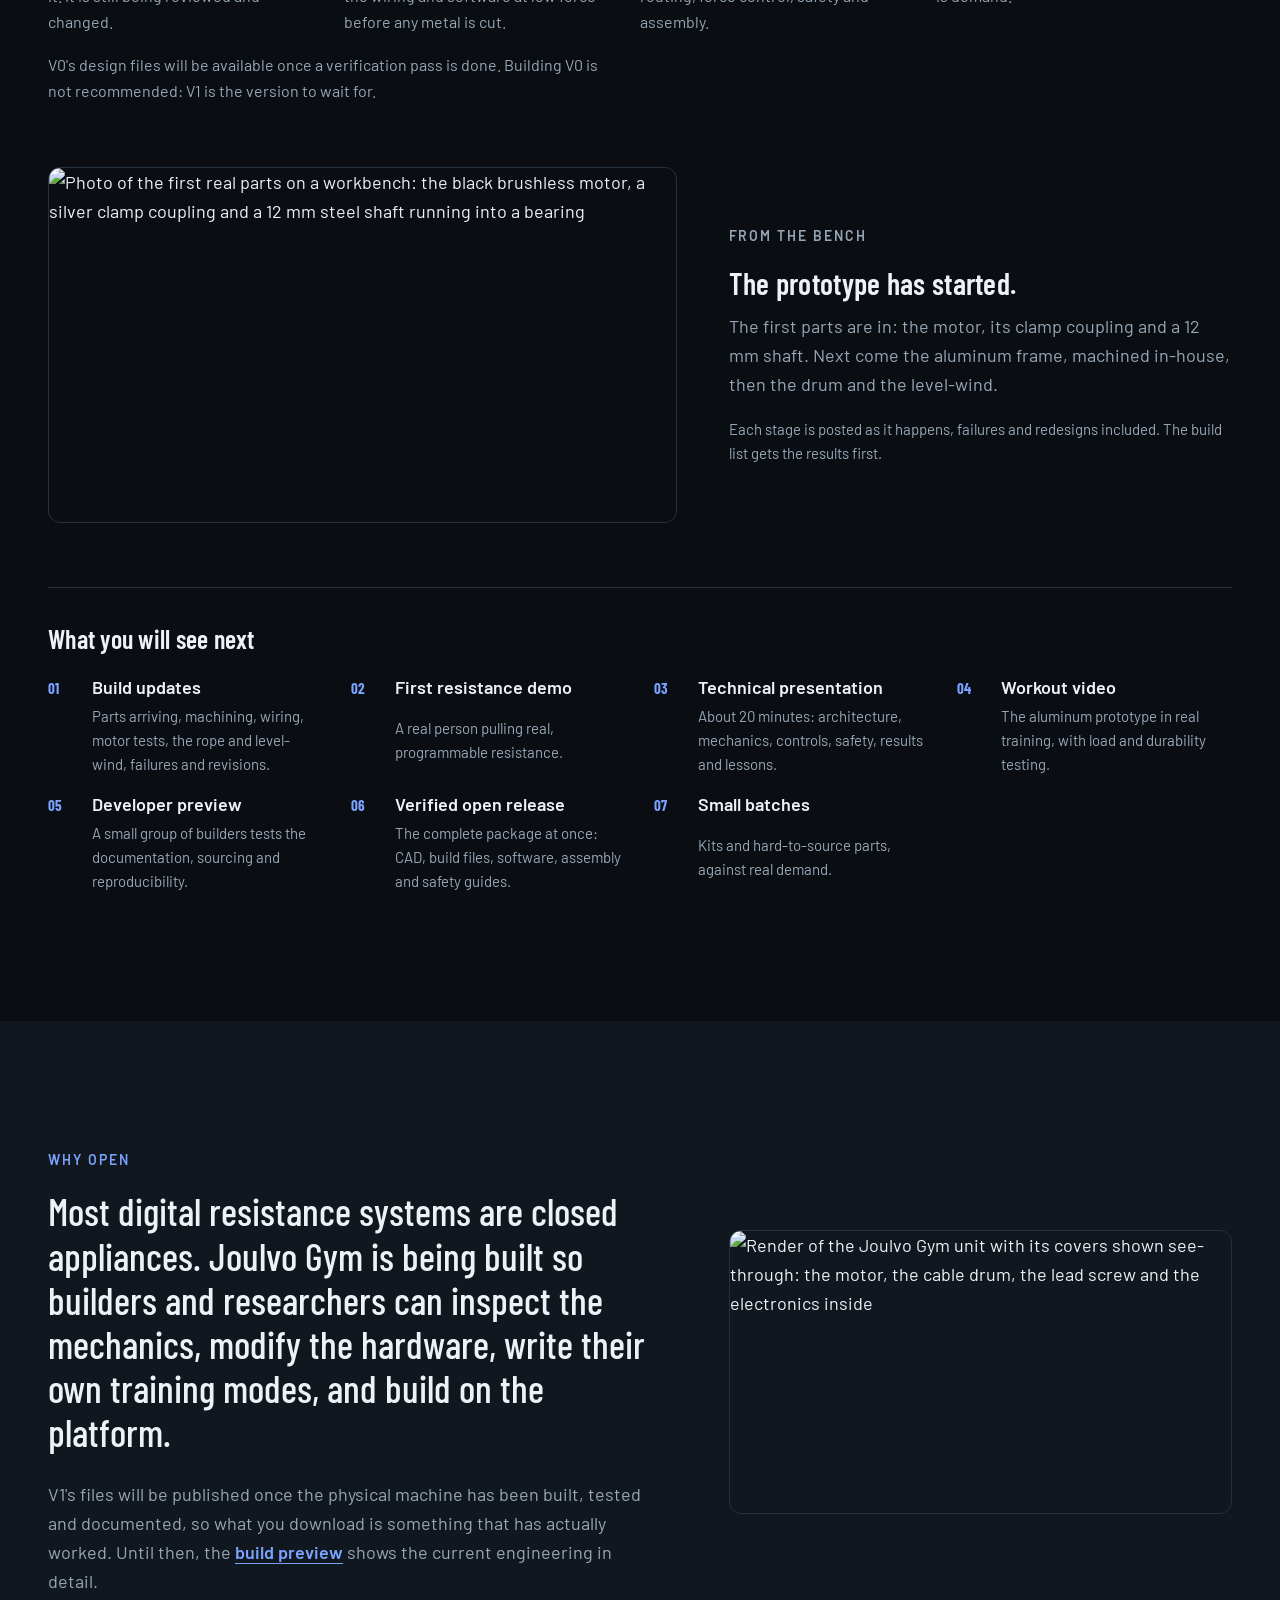
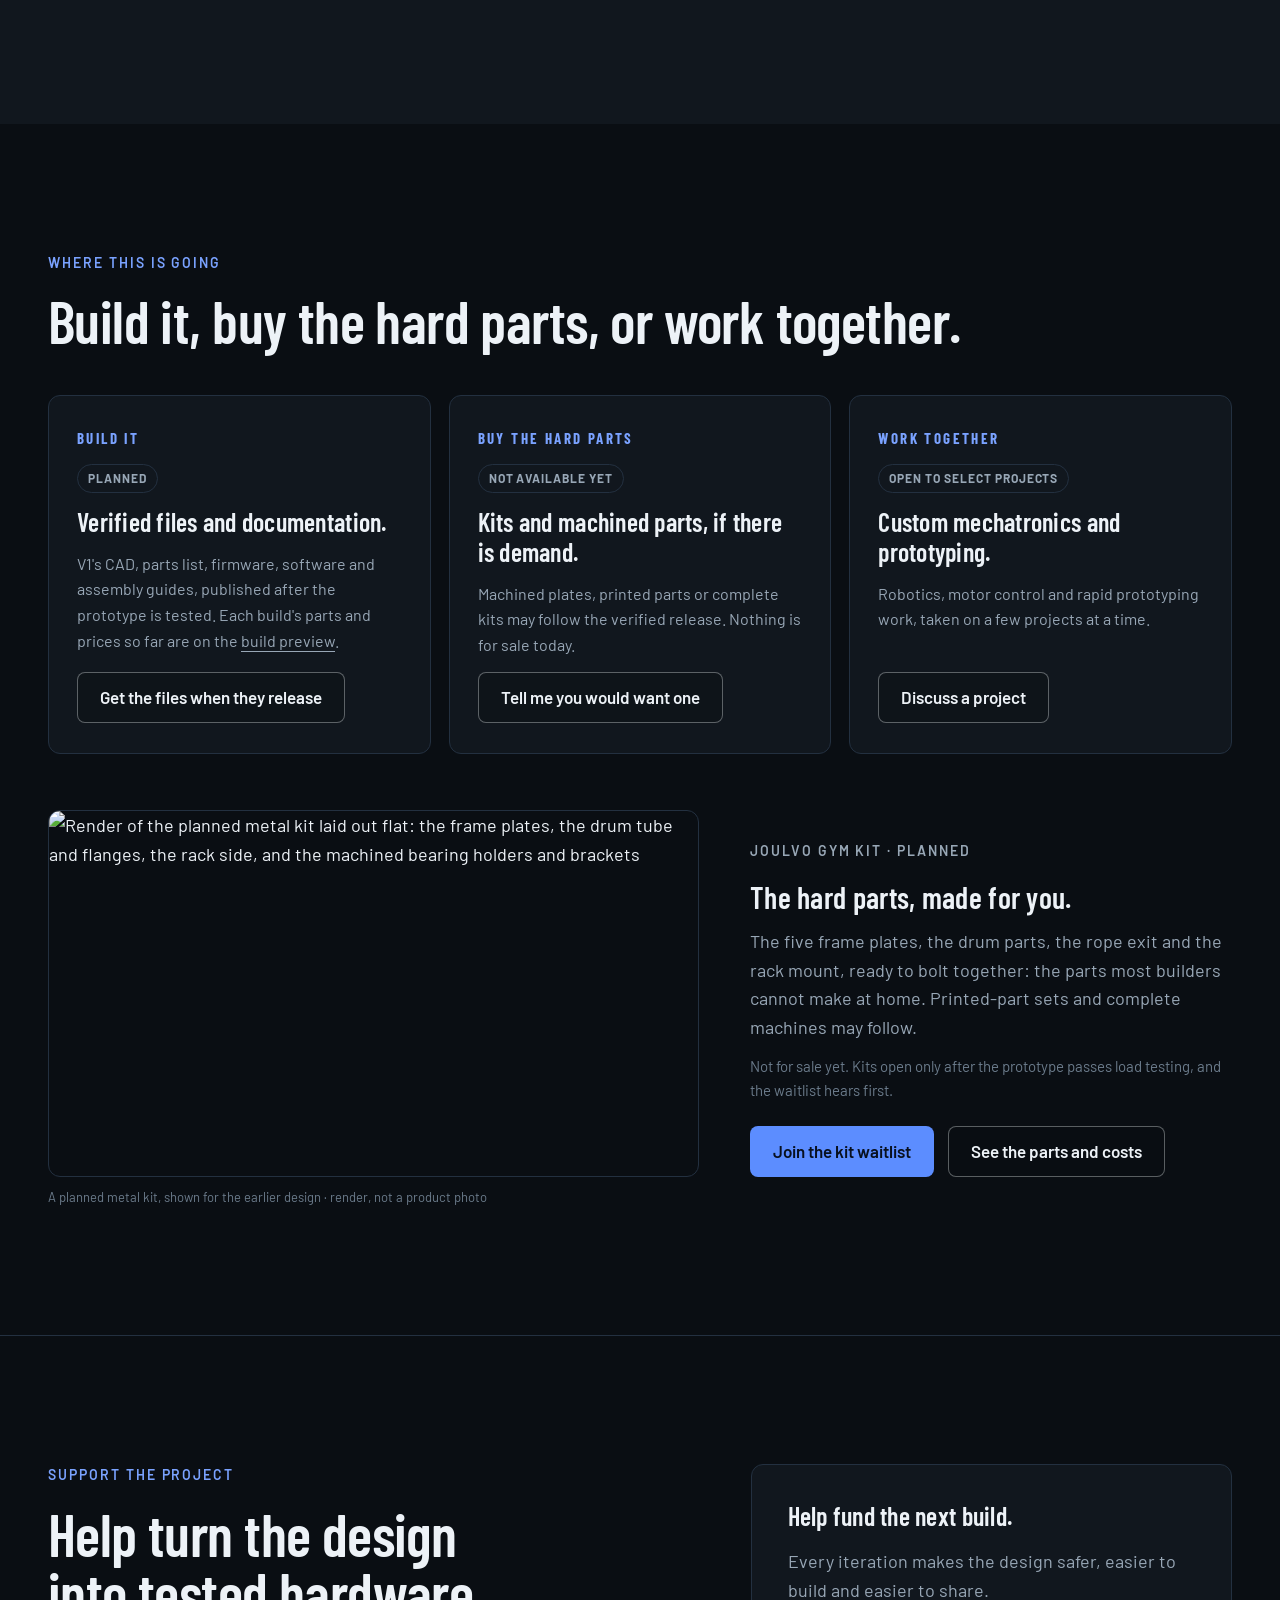
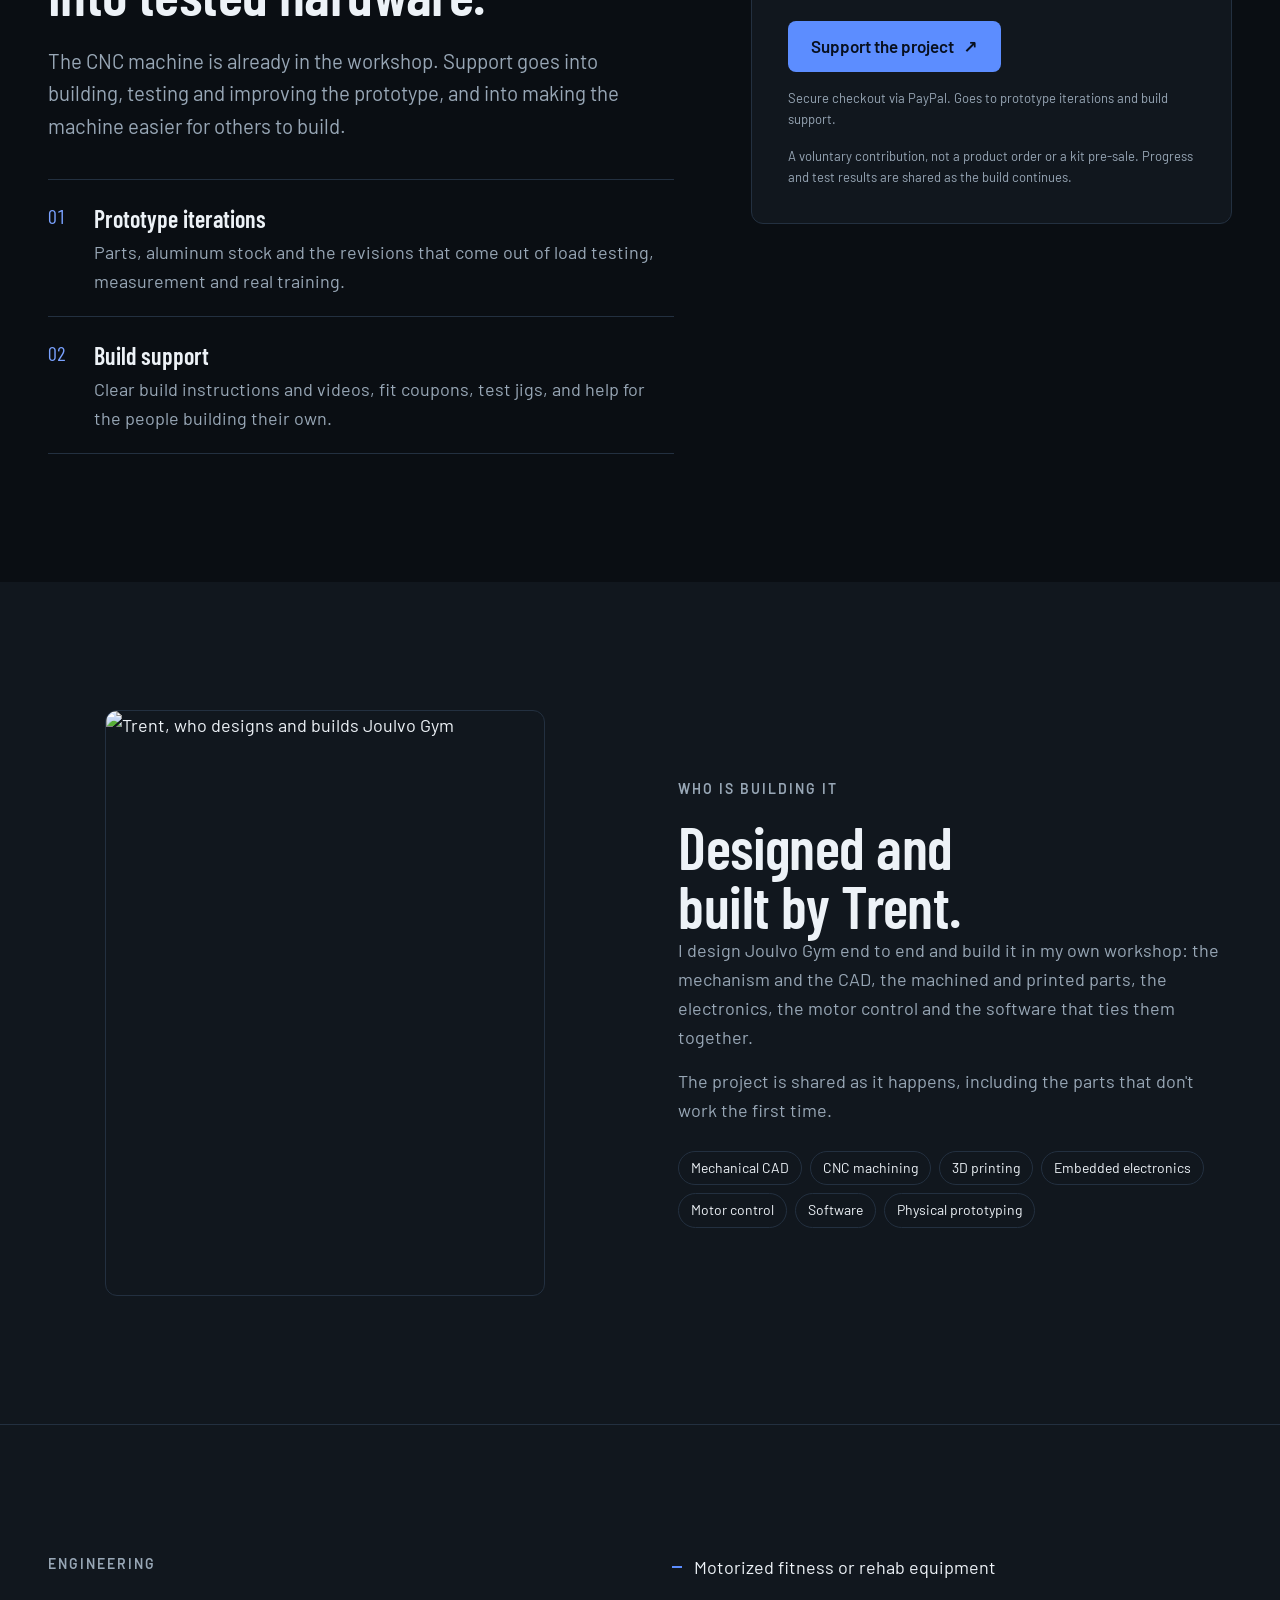
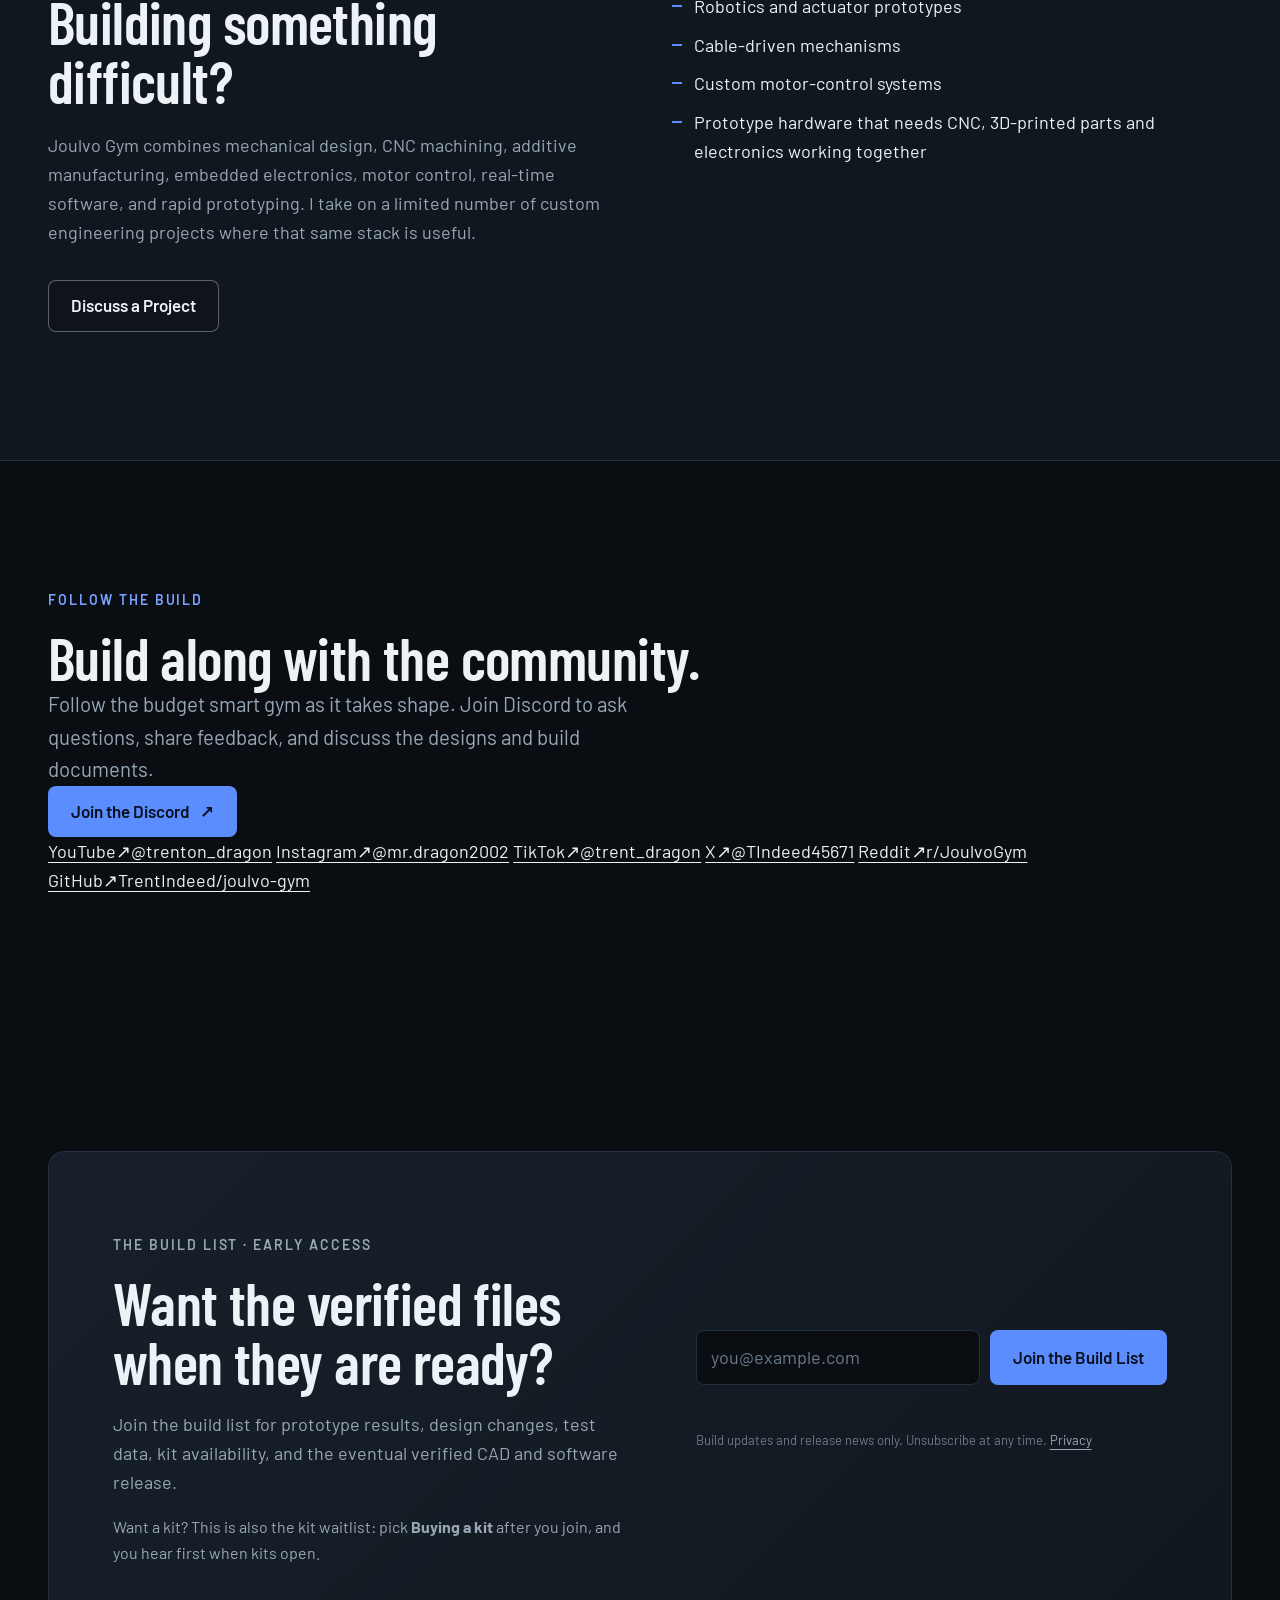
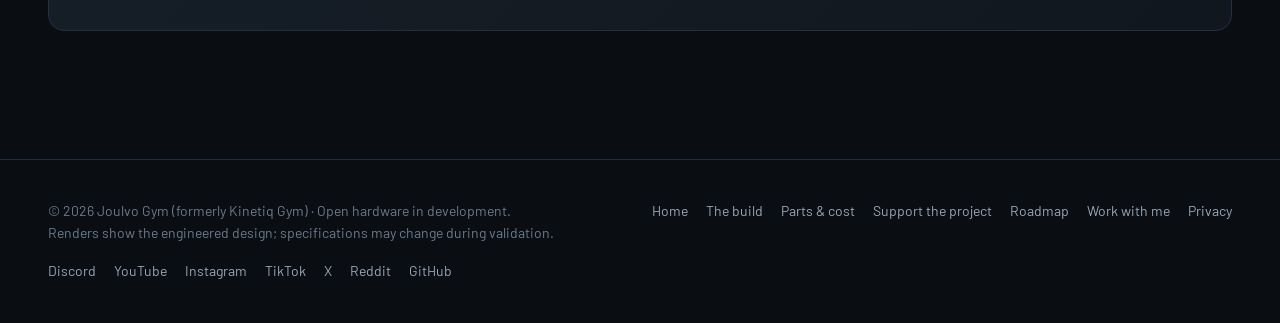
==== commit 224dc0b4: "Site: community links to r/JoulvoGym and the current TikTok" ====
--- a/site/index.html
+++ b/site/index.html
@@ -232,9 +232,9 @@
       <div class="community-grid" aria-label="Follow Joulvo Gym">
         <a class="community-card" href="https://www.youtube.com/@trenton_dragon" target="_blank" rel="noopener noreferrer"><span class="community-platform">YouTube<span aria-hidden="true">↗</span></span><span class="community-handle">@trenton_dragon</span></a>
         <a class="community-card" href="https://www.instagram.com/mr.dragon2002/" target="_blank" rel="noopener noreferrer"><span class="community-platform">Instagram<span aria-hidden="true">↗</span></span><span class="community-handle">@mr.dragon2002</span></a>
-        <a class="community-card" href="https://www.tiktok.com/@locked_in_dragon" target="_blank" rel="noopener noreferrer"><span class="community-platform">TikTok<span aria-hidden="true">↗</span></span><span class="community-handle">@locked_in_dragon</span></a>
+        <a class="community-card" href="https://www.tiktok.com/@trent_dragon" target="_blank" rel="noopener noreferrer"><span class="community-platform">TikTok<span aria-hidden="true">↗</span></span><span class="community-handle">@trent_dragon</span></a>
         <a class="community-card" href="https://x.com/TIndeed45671" target="_blank" rel="noopener noreferrer"><span class="community-platform">X<span aria-hidden="true">↗</span></span><span class="community-handle">@TIndeed45671</span></a>
-        <a class="community-card" href="https://www.reddit.com/r/KinetiqGym/" target="_blank" rel="noopener noreferrer"><span class="community-platform">Reddit<span aria-hidden="true">↗</span></span><span class="community-handle">r/KinetiqGym</span></a>
+        <a class="community-card" href="https://www.reddit.com/r/JoulvoGym/" target="_blank" rel="noopener noreferrer"><span class="community-platform">Reddit<span aria-hidden="true">↗</span></span><span class="community-handle">r/JoulvoGym</span></a>
         <a class="community-card" href="https://github.com/TrentIndeed/joulvo-gym" target="_blank" rel="noopener noreferrer"><span class="community-platform">GitHub<span aria-hidden="true">↗</span></span><span class="community-handle">TrentIndeed/joulvo-gym</span></a>
       </div>
     </div>
@@ -283,7 +283,7 @@
   <div class="wrap">
     <p>© 2026 Joulvo Gym <span class="formerly-note">(formerly Kinetiq Gym)</span> · Open hardware in development. Renders show the engineered design; specifications may change during validation.</p>
     <nav aria-label="Footer"><a href="/">Home</a><a href="/build">The build</a><a href="/build#parts">Parts &amp; cost</a><a href="/#support">Support the project</a><a href="/docs/roadmap">Roadmap</a><a href="/work">Work with me</a><a href="/privacy">Privacy</a></nav>
-    <nav class="community-links" aria-label="Social links"><a href="https://discord.gg/ZMmpJqFHbB" target="_blank" rel="noopener noreferrer">Discord</a><a href="https://www.youtube.com/@trenton_dragon" target="_blank" rel="noopener noreferrer">YouTube</a><a href="https://www.instagram.com/mr.dragon2002/" target="_blank" rel="noopener noreferrer">Instagram</a><a href="https://www.tiktok.com/@locked_in_dragon" target="_blank" rel="noopener noreferrer">TikTok</a><a href="https://x.com/TIndeed45671" target="_blank" rel="noopener noreferrer">X</a><a href="https://www.reddit.com/r/KinetiqGym/" target="_blank" rel="noopener noreferrer">Reddit</a><a href="https://github.com/TrentIndeed/joulvo-gym" target="_blank" rel="noopener noreferrer">GitHub</a></nav>
+    <nav class="community-links" aria-label="Social links"><a href="https://discord.gg/ZMmpJqFHbB" target="_blank" rel="noopener noreferrer">Discord</a><a href="https://www.youtube.com/@trenton_dragon" target="_blank" rel="noopener noreferrer">YouTube</a><a href="https://www.instagram.com/mr.dragon2002/" target="_blank" rel="noopener noreferrer">Instagram</a><a href="https://www.tiktok.com/@trent_dragon" target="_blank" rel="noopener noreferrer">TikTok</a><a href="https://x.com/TIndeed45671" target="_blank" rel="noopener noreferrer">X</a><a href="https://www.reddit.com/r/JoulvoGym/" target="_blank" rel="noopener noreferrer">Reddit</a><a href="https://github.com/TrentIndeed/joulvo-gym" target="_blank" rel="noopener noreferrer">GitHub</a></nav>
   </div>
 </footer>
 
